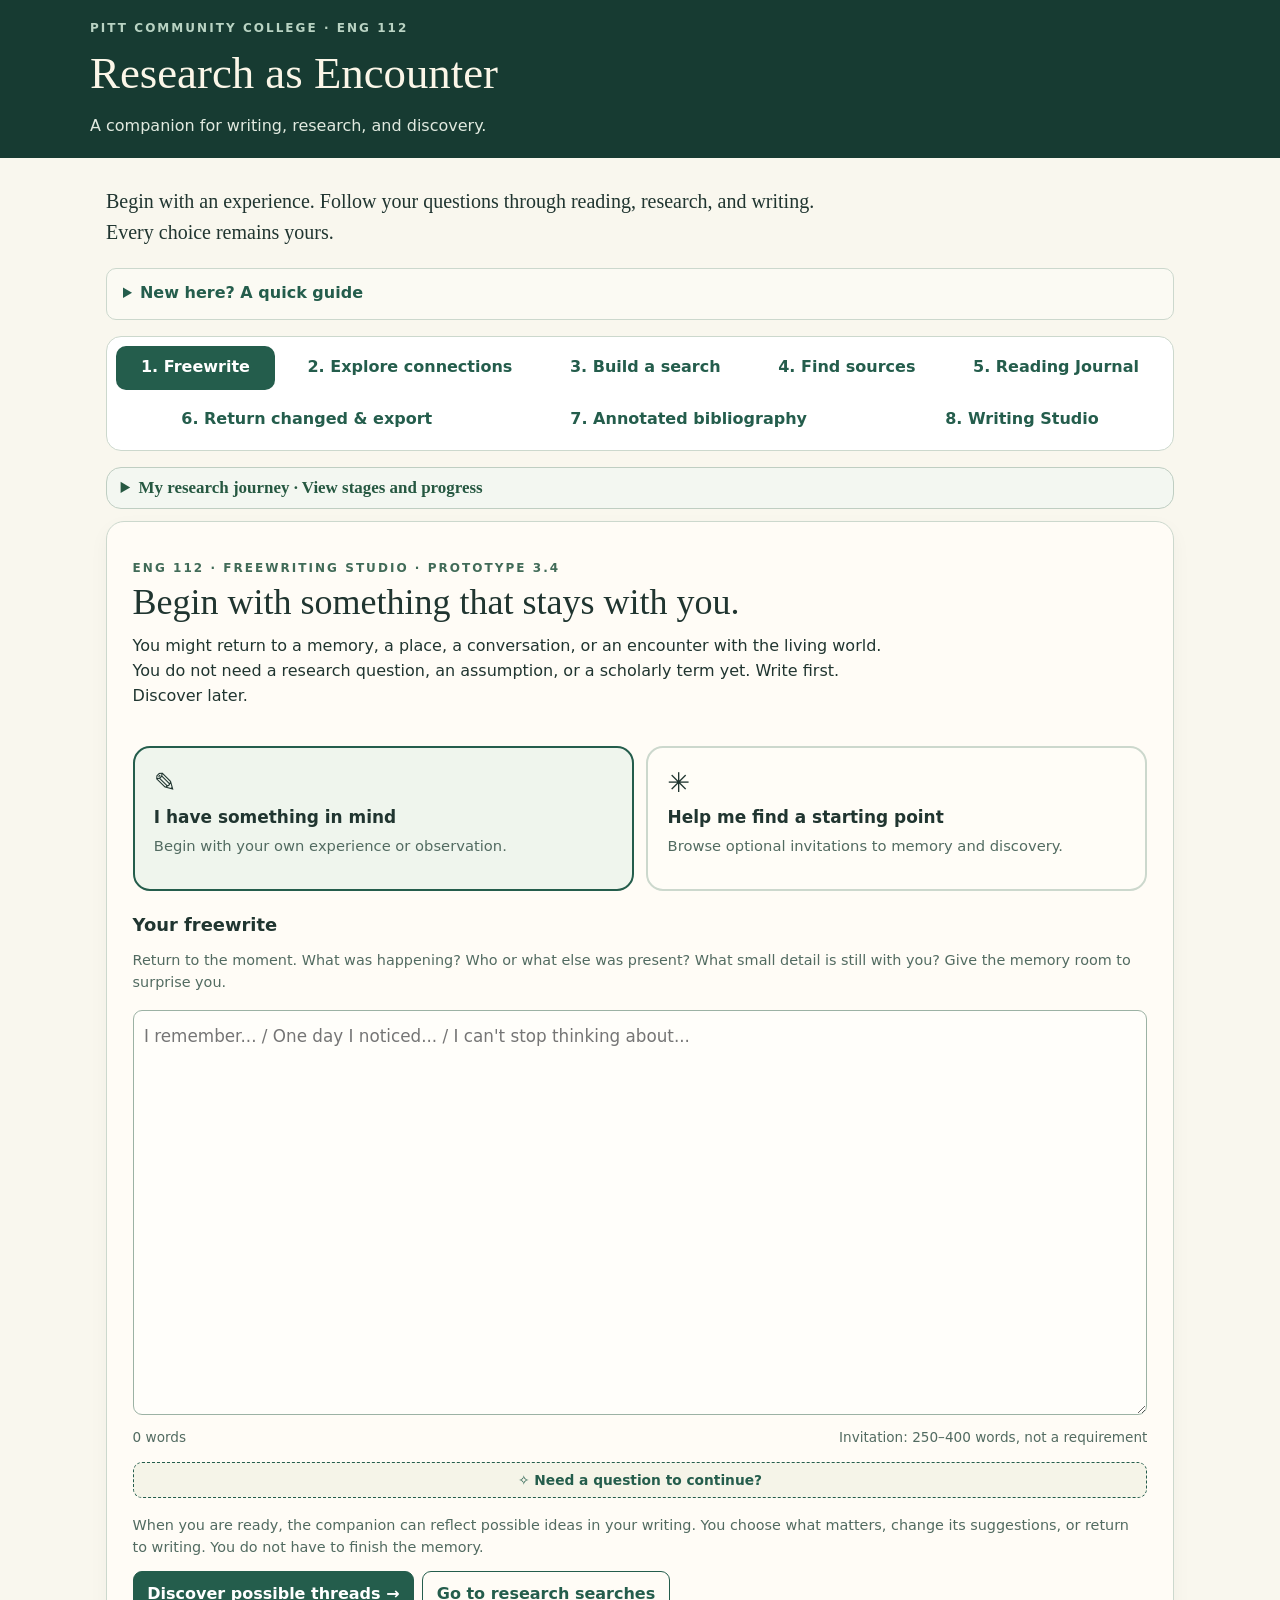
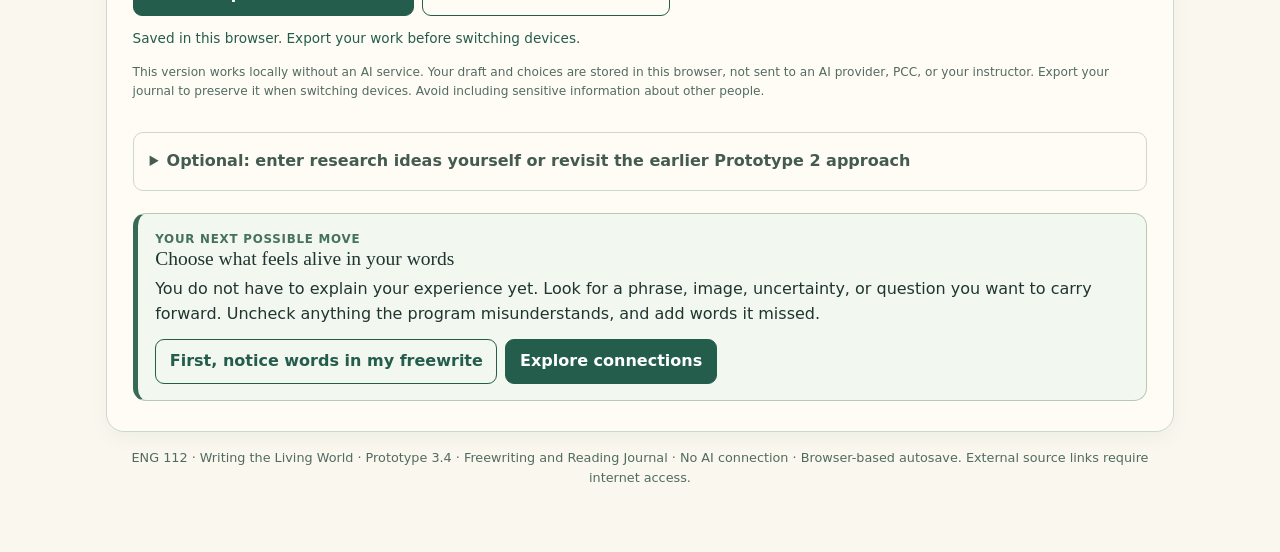
==== index.html @ 6494440d "Repair bold italic formatting, add visible rich-text essay editor, preserve paragraph export and sav" ====
<!doctype html>
<html lang="en"><head><meta charset="utf-8"><meta name="viewport" content="width=device-width, initial-scale=1"><meta name="theme-color" content="#193a34"><title>Research as Encounter | ENG 112</title>
<style>
:root{--ink:#203530;--muted:#526b61;--green:#245d4c;--leaf:#dbeadd;--paper:#f9f7ee;--cream:#fffcf6;--line:#ccd8cd;--gold:#bd8e42;--faint:#eef3eb}*{box-sizing:border-box}body{margin:0;background:var(--paper);color:var(--ink);font:16px/1.55 system-ui,-apple-system,BlinkMacSystemFont,"Segoe UI",sans-serif}button,input,textarea,select{font:inherit}button{cursor:pointer}a{color:#145f54}a:focus-visible,button:focus-visible,input:focus-visible,textarea:focus-visible,select:focus-visible{outline:3px solid #bd8e42;outline-offset:3px}.top{background:#173b32;color:#fbf6e8;padding:1.2rem max(1rem,calc((100vw - 1100px)/2))}.eyebrow{font-size:.75rem;letter-spacing:.17em;text-transform:uppercase;color:#b9d3c3;font-weight:700}.top h1{font-family:Georgia,serif;font-size:clamp(1.8rem,4vw,2.8rem);font-weight:500;margin:.1rem 0}.top p{margin:.3rem 0 0;max-width:780px;color:#e1eae0}.shell{max-width:1100px;margin:auto;padding:1.3rem 1rem 4rem}.intro{font-family:Georgia,serif;font-size:1.25rem;max-width:760px;margin:.5rem 0 1.2rem}.nav{display:flex;flex-wrap:wrap;gap:.45rem;padding:.55rem;border:1px solid var(--line);border-radius:15px;background:white;margin-bottom:1rem}.nav button{padding:.6rem .85rem;border:0;border-radius:10px;background:transparent;color:var(--green);font-weight:700}.nav button[aria-selected="true"]{background:var(--green);color:white}.panel{background:var(--cream);border:1px solid var(--line);border-radius:18px;padding:clamp(1rem,2.8vw,1.6rem);box-shadow:0 7px 20px #1e3d2c0a;margin-bottom:1rem}h2{font-family:Georgia,serif;font-size:1.5rem;font-weight:500;margin:0 0 .5rem}h3{font-size:1.03rem;margin:1.2rem 0 .25rem}p{margin:.4rem 0 .8rem}.hint,.small{color:var(--muted);font-size:.9rem}.tiny{font-size:.76rem;color:var(--muted)}.grid{display:grid;grid-template-columns:repeat(3,minmax(0,1fr));gap:.75rem}.two{display:grid;grid-template-columns:repeat(2,minmax(0,1fr));gap:.8rem}.field{display:flex;flex-direction:column;gap:.25rem}.field label{font-weight:700;font-size:.88rem}.field input,.field textarea,.field select,textarea.query{border:1px solid #9cb2a4;border-radius:9px;background:white;width:100%;padding:.65rem;color:var(--ink);min-width:0}.field textarea{min-height:80px;resize:vertical}.actions{display:flex;gap:.5rem;flex-wrap:wrap;margin-top:.8rem}.primary,.secondary,.chip,.textbutton{border-radius:9px;padding:.57rem .85rem;border:1px solid var(--green);background:var(--green);color:white;font-weight:650}.secondary{color:var(--green);background:transparent}.chip{border-color:#b7c9b9;background:#edf4e9;color:#225847;font-weight:500;padding:.4rem .65rem;text-align:left}.chip:hover,.secondary:hover{background:#dceadf}.textbutton{border:none;background:transparent;color:var(--green);text-decoration:underline;padding:.2rem}.stack{display:grid;gap:.7rem;margin-top:.8rem}.result{padding:.8rem 1rem;background:white;border:1px solid #d3ddd4;border-radius:12px}.result strong{display:block}.result .actions{margin-top:.5rem}.sug{background:var(--faint);padding:1rem;border-radius:13px;border-left:4px solid var(--gold)}.topic{font-size:.77rem;font-weight:800;text-transform:uppercase;color:#4b745c;letter-spacing:.07em}.info{background:#eef4f4;padding:.85rem 1rem;border-radius:10px}.notice{background:#fff5d8;padding:.85rem 1rem;border-radius:10px;color:#5c492a}.nav-bottom{display:flex;gap:.8rem;flex-wrap:wrap;margin-top:1rem}.saved{display:inline-flex;align-items:center;background:#dfeddd;color:#235437;padding:.2rem .5rem;border-radius:7px;font-size:.76rem}.source{border:1px solid var(--line);border-radius:12px;padding:.9rem;background:white}.source .badge{font-size:.7rem;color:#225747;background:#e4eee4;padding:.14rem .4rem;border-radius:6px;font-weight:700}.source h3{margin:.3rem 0 0;font-size:1rem}.source .meta{color:var(--muted);font-size:.83rem}.source p{font-size:.88rem}.controls{display:flex;gap:.5rem;flex-wrap:wrap;align-items:center}.controls select{padding:.45rem;border:1px solid var(--line);border-radius:8px}.querycard{padding:.8rem;background:#f3f5ee;border-radius:12px;margin:.6rem 0}.querycard textarea{min-height:64px;resize:vertical}details{border:1px solid var(--line);padding:.6rem .8rem;border-radius:10px;margin-top:.6rem}summary{cursor:pointer;font-weight:700}.footer{text-align:center;font-size:.8rem;color:var(--muted);margin-top:1rem}.hidden{display:none!important}.status{min-height:1.4rem;color:var(--green);font-size:.85rem;margin-top:.3rem}.librarylink{display:inline-block;margin:.4rem 0 0}.mode-chooser{display:flex;gap:1rem;flex-wrap:wrap;margin:1rem 0}.mode-chooser button{flex:1;min-width:200px;min-height:85px;text-align:left}.mode-chooser button small{display:block;font-weight:400;margin-top:.2rem}@media(max-width:680px){.grid,.two{grid-template-columns:1fr}.nav{display:grid;grid-template-columns:repeat(2,minmax(0,1fr))}.nav button{font-size:.84rem}.top{padding:1rem}.panel{border-radius:13px}.shell{padding:.8rem .7rem 2rem}}@media print{.top{background:white;color:black;padding:0}.top p,.eyebrow{color:#444}.nav,.actions,.mode-chooser,.no-print,button{display:none!important}.panel{border:0;box-shadow:none;break-inside:avoid}.hidden{display:block!important}body{background:white}}

/* Prototype 3.4 Freewriting Studio: visible pause and student-owned language */
.studio-head{padding:.7rem 0 1.1rem}.studio-head h2{font-family:Georgia,serif;font-size:clamp(1.65rem,4vw,2.25rem);line-height:1.22;font-weight:500;margin:.2rem 0 .6rem}.studio-head p{max-width:760px;margin:.2rem 0}.studio-eyebrow{color:#416b58}.studio-choice{display:grid;grid-template-columns:repeat(2,minmax(0,1fr));gap:.8rem;margin:1rem 0 1.25rem}.choice-card{display:flex;flex-direction:column;text-align:left;gap:.3rem;background:#fffdf7;border:2px solid #ccd8cd;border-radius:17px;padding:1.2rem;color:#203530;min-height:145px}.choice-card strong{font-size:1.06rem}.choice-card span:last-child{font-size:.92rem;color:#526b61}.choice-card[aria-pressed="true"]{border-color:#245d4c;background:#eff5ed}.choice-card:hover{border-color:#245d4c}.choice-icon{font-size:1.7rem;line-height:1.2}.studio-write{margin-top:1rem}.studio-write label{font-size:1.12rem;font-weight:700}.studio-write textarea{min-height:260px;line-height:1.75;font-size:1.05rem;background:#fffefa;resize:vertical}.studio-meter{display:flex;justify-content:space-between;gap:1rem;flex-wrap:wrap;font-size:.85rem;color:var(--muted);margin-top:.5rem}.starter-area,.chosen-invitation,.pause-invitation,.nudge-question,.thread-clearing{border:1px solid #b8cec0;background:#f0f5eb;border-radius:15px;padding:1rem;margin:1rem 0}.starter-area{background:#f8f6eb}.starter-heading{display:flex;justify-content:space-between;gap:1rem;flex-wrap:wrap}.starter-note{font-family:Georgia,serif;font-size:1.16rem;margin:.8rem 0;line-height:1.55}.starter-note small{display:block;font-family:system-ui,sans-serif;font-size:.83rem;color:var(--muted);margin-bottom:.35rem}.chosen-invitation{background:#fcf6e8}.chosen-invitation p,.nudge-question p,.pause-invitation p{margin:.35rem 0}.text-button{background:none;border:0;text-decoration:underline;color:var(--green);padding:0;cursor:pointer}.toggle-row{display:inline-flex;align-items:center;gap:.35rem;font-size:.88rem}.thread-clearing{background:#fffefa;border-color:var(--line);margin:2rem 0}.thread-clearing h3{font-family:Georgia,serif;font-weight:500;font-size:1.5rem;margin:.3rem 0}.thread-results{display:grid;grid-template-columns:repeat(2,minmax(0,1fr));gap:.7rem}.thread-option{border:1px solid var(--line);border-radius:12px;padding:.8rem;background:#f8faf6;display:flex;gap:.65rem;align-items:flex-start;cursor:pointer}.thread-option:has(input:checked){border-color:#245d4c;background:#e9f2e8}.thread-option input{margin-top:.35rem;flex-shrink:0}.thread-option strong{display:block}.thread-option small{color:var(--muted);display:block;margin-top:.25rem}.legacy-bridge{margin-top:2rem;padding:1rem;border-top:1px solid var(--line);color:#435b50}.legacy-bridge summary{cursor:pointer}.studio-bottom{margin-top:1rem}.studio-bottom .actions{margin:.7rem 0}.hidden{display:none!important}@media(max-width:600px){.studio-choice,.thread-results{grid-template-columns:1fr}.choice-card{min-height:0}.studio-write textarea{min-height:230px}}

.ws-format-actions{display:flex;gap:.5rem;flex-wrap:wrap;margin:.5rem 0}.ws-essay-preview{background:#fffefa;border:1px solid #b9cbbf;border-radius:9px;padding:1.2rem;font:1rem/2 Georgia,serif;white-space:pre-wrap}.ws-essay-preview p{margin:0;text-indent:.5in}.ws-essay-preview[hidden]{display:none}

/* A true WYSIWYG drafting surface; hidden textarea remains the stable autosave/export store. */
.ws-rich-editor{min-height:360px;max-height:70vh;overflow-y:auto;padding:1rem 1.15rem;background:#fffefa;border:1px solid #9cb2a4;border-radius:9px;font:1rem/2 "Times New Roman",Georgia,serif;white-space:pre-wrap;overflow-wrap:anywhere;outline-offset:2px}
.ws-rich-editor:focus-visible{outline:3px solid #bd8e42}
.ws-rich-editor p,.ws-rich-editor div{margin:0;text-indent:.5in;min-height:1.5em}
.ws-rich-editor:empty:before{content:attr(data-placeholder);color:#6a7c72;font-family:system-ui,sans-serif;font-size:.95rem}
@media(max-width:700px){.ws-rich-editor{min-height:380px;max-height:65vh}}

/* v3.2: distinguish a visible invitation from a demand for attention */
.studio-ask{margin-top:.65rem;font-size:.86rem;padding:.38rem .65rem;border-style:dashed;background:#f5f4e8}
.pause-invitation,.nudge-question{position:fixed;right:clamp(.7rem,2vw,2rem);bottom:calc(.75rem + env(safe-area-inset-bottom));z-index:60;max-height:min(78dvh,580px);overflow:auto;width:min(420px,calc(100vw - 1.4rem));border:2px solid #ba9147;border-left:7px solid #ba9147;box-shadow:0 12px 38px #122b2480;background:#fffaf0;margin:0;padding:1.1rem 1.2rem;animation:invitation-in .3s ease-out}
.pause-invitation strong,.nudge-question strong{font-family:Georgia,serif;font-size:1.2rem;font-weight:600}
.pause-invitation p,.nudge-question p{margin:.25rem 0 .6rem}.pause-invitation .toggle-row{margin-top:.55rem}
.pause-eyebrow{color:#654c27;font-size:.73rem;font-weight:800;letter-spacing:.07em;text-transform:uppercase;margin-bottom:.4rem}
@keyframes invitation-in{from{opacity:0;transform:translateY(15px)}to{opacity:1;transform:translateY(0)}}
.language-clearing{background:#f2f7f0;border:1px solid #b5ccbb;border-radius:12px;padding:1rem;margin:1.3rem 0}
.language-clearing h4,.thread-clearing h4{margin:0 0 .25rem;font-size:1rem}
.phrase-results{display:flex;gap:.5rem;flex-wrap:wrap;margin:.8rem 0}
.phrase-option{display:inline-flex;align-items:center;gap:.4rem;border:1px solid #acbfae;border-radius:99px;background:#fffefa;color:#254a3e;padding:.45rem .75rem;font-size:.87rem;line-height:1.35;cursor:pointer;max-width:100%;overflow-wrap:anywhere}
.phrase-option:has(input:checked){background:#e0eee0;border-color:#40745b;font-weight:650}
.phrase-option input{accent-color:#245d4c;flex-shrink:0}
.highlight-details{margin-top:1rem;background:#fffdf8}
.highlighted-preview{white-space:pre-wrap;overflow-wrap:anywhere;max-height:240px;overflow:auto;line-height:1.8;font-size:.92rem;padding:.9rem .2rem .3rem}
.highlighted-preview mark{background:#ffdf93;color:#21342c;border-radius:.2em;padding:0 .1em;box-decoration-break:clone}
@media (max-width:600px){.pause-invitation,.nudge-question{left:.55rem;right:.55rem;width:auto;bottom:calc(.55rem + env(safe-area-inset-bottom));padding:.9rem}.phrase-results{gap:.4rem}.phrase-option{font-size:.82rem}}
@media (prefers-reduced-motion:reduce){.pause-invitation,.nudge-question{animation:none}}
@media print{.pause-invitation,.nudge-question,.studio-ask{display:none!important}}

/* 3.2 Reading Journal and connected discovery */
.source-new{margin:1rem 0;padding:.85rem 1rem;border:1px solid var(--line);border-radius:12px;background:#fffef9}.source-new summary{cursor:pointer;font-weight:650;color:var(--green)}
.shelf-item{display:flex;gap:.7rem;justify-content:space-between;align-items:center;flex-wrap:wrap;background:#f4f7f0;border:1px solid var(--line);padding:.65rem .9rem;border-radius:10px}
.shelf-item button{flex-shrink:0}.source-meta{font-size:.82rem;color:var(--muted)}
.evidence-card{border:1px solid var(--line);padding:1rem;border-radius:14px;background:#fffef9;overflow-wrap:anywhere}
.evidence-card blockquote{margin:.55rem 0;padding:.5rem .8rem;border-left:3px solid var(--gold);font-family:Georgia,serif;background:#f9f7ef;white-space:pre-wrap}
.evidence-card p{margin:.4rem 0}.evidence-card .actions{margin-top:.65rem}
.evidence-caption{display:block;font-size:.83rem;color:var(--muted)}
.pathway-scroll{border:1px solid var(--line);border-radius:14px;overflow-x:auto;background:#fffdf8;padding:.8rem}
.pathway-svg{display:block;width:100%;min-width:920px;height:auto}
.pathway-svg .node{cursor:pointer}.pathway-svg .node:focus-visible rect{stroke:#b18a35;stroke-width:4}
.pathway-svg text{font-family:system-ui,-apple-system,sans-serif;pointer-events:none}
.pathway-empty{font-size:.95rem;padding:.7rem;color:var(--muted)}
@media(max-width:600px){.shelf-item{display:block}.shelf-item button{margin-top:.6rem}.evidence-card{padding:.85rem}}
</style>
<style>
/* Research as Encounter 3.3: guidance without compulsory steps */
.journey-overview{background:#f3f7f1;border:1px solid #bfcec2;border-radius:15px;padding:1rem;margin:0 0 1.25rem}
.journey-overview h2{font:500 1.25rem Georgia,serif;margin:0 0 .3rem}
.journey-intro{color:var(--muted);font-size:.91rem;margin:.25rem 0 .7rem}
.journey-steps{display:grid;grid-template-columns:repeat(6,minmax(0,1fr));gap:.45rem}
.journey-step{background:#fffefa;color:#244b3d;border:1px solid #b9cabc;border-radius:10px;padding:.65rem .3rem;display:flex;flex-direction:column;gap:.3rem;align-items:center;text-align:center;line-height:1.24;font-size:.78rem}
.journey-step[aria-current="step"]{border:2px solid #3d765d;background:#e5f2e7;font-weight:700}
.journey-step .step-status{color:#53695d;font-size:.7rem;font-weight:400}
.journey-footer{display:flex;justify-content:space-between;flex-wrap:wrap;align-items:center;gap:.5rem;margin-top:.8rem;font-size:.84rem}
.journey-footer button{padding:.42rem .7rem}
.transition-guide{margin:1.35rem 0 .3rem;padding:1rem 1.1rem;border:1px solid #b6c9b9;border-left:5px solid #376b55;border-radius:13px;background:#f2f7f0}
.transition-guide h3{font:500 1.22rem Georgia,serif;margin:0 0 .45rem}
.transition-guide p{margin:.32rem 0 .7rem}
.transition-guide .actions{margin:.75rem 0 0}
.transition-step{color:#46715d;font-size:.74rem;letter-spacing:.065em;text-transform:uppercase;font-weight:750}
.lens-garden{margin:1.1rem 0;padding:1rem;border:1px solid #d0d8ca;background:#fffef9;border-radius:14px}
.lens-garden h3{margin:.2rem 0 .5rem;font:500 1.35rem Georgia,serif}
.lens-grid{display:grid;grid-template-columns:repeat(2,minmax(0,1fr));gap:.65rem;margin:.8rem 0}
.lens-choice{display:block;cursor:pointer;border:1px solid #cbd7cc;border-radius:11px;padding:.75rem;background:#fefdf7}
.lens-choice:has(input:checked){border-color:#447e62;background:#eaf4e8}
.lens-choice input{accent-color:#245d4c;margin-right:.35rem}
.lens-choice strong{font-size:.9rem}
.lens-choice p{color:var(--muted);font-size:.81rem;margin:.4rem 0 0}
.lens-recommended{display:block;font-size:.72rem;color:#30664c;font-weight:700;margin-bottom:.15rem}
.lens-summary{font-size:.87rem;color:#30533e;margin:.55rem 0}
.source-progress{display:inline-block;font-size:.75rem;color:#27523f;background:#e1eee1;border:1px solid #b7cbb7;border-radius:99px;padding:.19rem .55rem;margin-top:.35rem}
.source-progress.pending{background:#fbf1db;border-color:#dbcba2;color:#675022}
.source-progress.connected{background:#e9e5f2;border-color:#c4b5d1;color:#51396b}
.synthesis-studio{border:1px solid #c4d4c6;border-radius:15px;background:#fffefa;padding:1rem;margin:1.25rem 0}
.synthesis-studio h3{font:500 1.35rem Georgia,serif;margin:0 0 .4rem}
.synthesis-columns{display:grid;grid-template-columns:repeat(2,minmax(0,1fr));gap:.8rem;margin:.8rem 0}
.synthesis-column{padding:.8rem;background:#f4f7f0;border-radius:10px;max-height:290px;overflow:auto}
.synthesis-column h4{margin:0 0 .5rem;color:#275743}
.synthesis-column .original{white-space:pre-wrap;overflow-wrap:anywhere;font-size:.9rem}
.synthesis-evidence{border-bottom:1px solid #cfdbd2;padding:.5rem 0;font-size:.88rem;overflow-wrap:anywhere}
.synthesis-evidence:last-child{border:0}
.synthesis-evidence q{display:block;font-family:Georgia,serif;margin:.3rem 0}
.synthesis-invitation{background:#f9f5e9;padding:.7rem .85rem;border-radius:10px;font-size:.91rem}
.synthesis-invitation p{margin:.2rem 0}
.journey-alert{background:#fcf5e4;border:1px solid #dac899;border-radius:9px;padding:.65rem .85rem;font-size:.88rem;margin:.65rem 0}
@media(max-width:700px){.journey-steps{grid-template-columns:repeat(3,minmax(0,1fr))}.lens-grid,.synthesis-columns{grid-template-columns:1fr}.journey-step{font-size:.73rem}}
@media print{.journey-overview,.transition-guide .actions{display:none!important}.synthesis-column{max-height:none}}

.journey-overview summary{cursor:pointer;color:#265841;font:600 1.06rem Georgia,serif;list-style-position:inside}
.journey-overview:not([open]){padding:.62rem .85rem;margin-bottom:.8rem}
.journey-overview[open] summary{margin-bottom:.5rem}
/* Small-screen focus: keep the actual writing invitation close to the first viewport. */
@media(max-width:600px){
 .top{padding:.85rem 1rem}
 .top h1{font-size:1.72rem}
 .top p{font-size:.87rem;line-height:1.42}
 .shell{padding-top:.75rem}
 .intro{font-size:1.08rem;line-height:1.42;margin:0 0 .65rem}
 .nav{padding:.34rem;gap:.3rem;margin-bottom:.55rem}
 .nav button{padding:.48rem .48rem;font-size:.84rem;line-height:1.24}
 .journey-overview:not([open]){padding:.48rem .65rem;margin-bottom:.6rem}
 .studio-head{padding:.3rem 0 .65rem}
 .studio-head h2{font-size:1.56rem}
 .studio-head p{font-size:.93rem;line-height:1.42}
}

<style>
/* Version 3.4: writing spaces and mobile-first document-building guidance */
.writing-space{max-width:100%;overflow-wrap:anywhere}.writing-head{margin:0 0 1rem}.writing-head h2{font-family:Georgia,serif;font-size:clamp(1.65rem,3vw,2.15rem);margin:.3rem 0 .4rem}.writing-head p{margin:.2rem 0 .6rem;color:var(--muted)}
.ws-banner{border:1px solid #bed2bd;border-radius:13px;background:#f0f6ee;padding:1rem;margin:.75rem 0 1rem;color:#25483c}.ws-small{display:block;font-size:.89rem;color:#51685e;margin-top:.4rem}
.ws-toolbar{display:flex;align-items:center;justify-content:space-between;gap:.8rem;flex-wrap:wrap;border:1px solid var(--line);background:#fffdf6;padding:.75rem;border-radius:12px;margin:1rem 0}.ws-toolbar-actions{display:flex;gap:.5rem;flex-wrap:wrap}.ws-save-indicator{font-size:.87rem;color:#375e49}.ws-save-indicator.ws-error{color:#aa3434;font-weight:700}
.ws-tips{border:1px solid var(--line);background:#fbfaf3;padding:.8rem 1rem;border-radius:10px;margin-bottom:1rem}.ws-tips summary{font-weight:650;cursor:pointer;color:var(--green)}.ws-tips p{margin:.5rem 0}
.ws-card{background:#fffefa;border:1px solid #d6ded3;border-radius:14px;padding:clamp(.8rem,2.3vw,1.25rem);margin:1rem 0}.ws-card h3{font-size:1.23rem;margin:.25rem 0 .35rem;font-family:Georgia,serif}.ws-card-top{display:flex;justify-content:space-between;gap:.6rem;flex-wrap:wrap}.ws-kicker{font-size:.75rem;letter-spacing:.06em;text-transform:uppercase;font-weight:750;color:#3d6956}.ws-muted{font-size:.89rem;line-height:1.5;color:#4f685c;margin:.4rem 0 .8rem}.ws-form-grid{display:grid;grid-template-columns:repeat(2,minmax(0,1fr));gap:.85rem}.ws-form-grid>div{min-width:0}.ws-form-note{align-self:end;color:var(--muted);font-size:.86rem}.ws-card label{display:block;font-weight:650;margin:.75rem 0 .25rem}.ws-card input:not([type="checkbox"]):not([type="file"]),.ws-card select,.ws-card textarea{width:100%;max-width:100%;border:1px solid #b9cbbf;border-radius:9px;background:white;color:var(--ink);padding:.65rem .7rem}.ws-card textarea{resize:vertical;line-height:1.62}.ws-card :is(input,select,textarea):focus{outline:2px solid #62937a;outline-offset:1px}.ws-card textarea#ws-essay-body{min-height:330px;font:1rem/1.75 Georgia,serif}.ws-wordline{display:flex;justify-content:space-between;gap:.5rem;flex-wrap:wrap;color:#536c5e;font-size:.82rem;margin:.25rem 0 .75rem}.ws-count-line strong{font-size:1rem;color:#204d3d}.ws-count-line .ws-ready{color:#1d7547}.ws-inline-actions{display:flex;gap:.55rem;flex-wrap:wrap;align-items:center;margin:.8rem 0}.ws-inline-actions button{padding:.55rem .8rem}.ws-inline-actions select{max-width:240px}.ws-lens-callout{border-left:4px solid #8baf94;background:#eff5ed;padding:1rem;border-radius:0 12px 12px 0;margin-top:1rem}.ws-lens-callout p{font-size:.9rem;margin:.35rem 0}.ws-prompt{font:1rem/1.6 Georgia,serif;margin-top:.7rem;background:#fffefa;border:1px solid #c5d7c4;border-radius:8px;padding:.85rem}.ws-annotation-cards{display:grid;gap:1rem}.ws-source-card{border:1px solid #cddacf;padding:1rem;border-radius:12px;background:#fbfcf9}.ws-source-card h4{margin:0 0 .35rem;font:1.15rem Georgia,serif}.ws-source-card .ws-form-grid{margin-top:.35rem}.ws-source-card p{margin:.45rem 0}.ws-roles{display:flex;align-items:center;gap:.6rem;flex-wrap:wrap}.ws-roles label{margin:0}.ws-roles select{width:auto;max-width:100%;flex:1}.ws-source-progress{font-size:.86rem;color:#3d6956;margin:.45rem 0 1rem}.ws-review-list{display:grid;gap:.55rem;margin-top:.9rem}.ws-review-item{background:#f0f6ee;padding:.8rem .9rem;border-radius:10px;border-left:3px solid #74a28b;font-size:.92rem}.ws-review-item.ws-attention{background:#fff8e9;border-left-color:#bc985b}.ws-review-item strong{display:block;margin-bottom:.15rem}.ws-visual-card{border:1px solid #d3dccd;border-radius:10px;padding:.85rem;margin:1rem 0;background:#fcfcf7}.ws-visual-card h4{font:1.13rem Georgia,serif;margin:.1rem 0 .55rem}.ws-image-preview{max-width:min(300px,100%);max-height:190px;object-fit:contain;display:block;margin:.7rem auto;border:1px solid #ccd5ca;border-radius:8px}.ws-image-status{font-size:.83rem;color:#4d655b;margin-top:.5rem}.ws-file-help{font-size:.83rem;color:var(--muted);margin:.4rem 0}.ws-link{border:0;background:none;color:var(--green);text-decoration:underline;padding:0;font-weight:600}.ws-link:focus-visible{outline:2px solid #397557}.ws-annotation-count{font-size:.83rem;color:#596d5c}.ws-card p code{padding:.1rem .25rem;background:#f1f2eb;border-radius:4px}.sr-only{position:absolute!important;width:1px!important;height:1px!important;overflow:hidden!important;clip:rect(0,0,0,0)!important;white-space:nowrap!important}
.nav{display:flex;flex-wrap:wrap}.nav button{flex:1 1 auto}.journey-steps{grid-template-columns:repeat(4,minmax(0,1fr))}
@media(max-width:700px){.ws-form-grid{grid-template-columns:1fr}.ws-toolbar{display:block}.ws-toolbar-actions{margin-top:.6rem}.ws-toolbar-actions button{flex:1 1 45%}.ws-card{margin:.65rem 0;padding:.8rem}.journey-steps{grid-template-columns:repeat(2,minmax(0,1fr))}.ws-card textarea#ws-essay-body{min-height:360px}}
@media print{.ws-toolbar,.ws-tips,.ws-inline-actions,.ws-lens-callout,.ws-review-card,.transition-guide{display:none!important}}

/* Small screens: one swipeable navigation row and two obvious writing shortcuts. */
.ws-mobile-jumps{display:none}
@media(max-width:700px){
 .top p{font-size:.88rem}
 .intro{font-size:1.04rem;line-height:1.42}
 .nav{display:flex;flex-wrap:nowrap;overflow-x:auto;overscroll-behavior-x:contain;scroll-snap-type:x proximity;-webkit-overflow-scrolling:touch;gap:.35rem;padding:.4rem;margin-bottom:.45rem}
 .nav button{flex:0 0 auto;white-space:nowrap;min-width:max-content;padding:.5rem .7rem;scroll-snap-align:start}
 .ws-mobile-jumps{display:flex;gap:.45rem;align-items:center;flex-wrap:wrap;margin:.15rem 0 .55rem}
 .ws-mobile-jumps .ws-jump-label{color:var(--muted);font-size:.78rem;width:100%}
 .ws-mobile-jumps button{flex:1 1 auto;font-size:.79rem;padding:.42rem .5rem}
 .ws-intro-more{margin-bottom:.55rem}
}

</style>
</style></head><body>
<header class="top"><div class="eyebrow">Pitt Community College · ENG 112</div><h1>Research as Encounter</h1><p>A companion for writing, research, and discovery.</p></header>
<main class="shell">
<p class="intro">Begin with an experience. Follow your questions through reading, research, and writing. Every choice remains yours.</p>
<details class="ws-tips ws-intro-more"><summary>New here? A quick guide</summary><p>Start in Freewrite or go directly to the stage you need. The Reading Journal holds passages and your responses; the Annotated Bibliography and Writing Studio help shape them into editable Word documents. Nothing is submitted automatically. Your work saves in this browser, so <strong>download project backups regularly</strong>, especially before changing devices.</p></details>
<div class="nav" role="tablist" aria-label="Research companion sections">
<button id="tab-begin" role="tab" aria-controls="page-begin" aria-selected="true" data-tab="begin">1. Freewrite</button><button id="tab-explore" role="tab" aria-controls="page-explore" aria-selected="false" data-tab="explore">2. Explore connections</button><button id="tab-search" role="tab" aria-controls="page-search" aria-selected="false" data-tab="search">3. Build a search</button><button id="tab-read" role="tab" aria-controls="page-read" aria-selected="false" data-tab="read">4. Find sources</button><button id="tab-journal" role="tab" aria-controls="page-journal" aria-selected="false" data-tab="journal">5. Reading Journal</button><button id="tab-return" role="tab" aria-controls="page-return" aria-selected="false" data-tab="return">6. Return changed &amp; export</button><button id="tab-biblio" role="tab" aria-controls="page-biblio" aria-selected="false" data-tab="biblio">7. Annotated bibliography</button><button id="tab-writing" role="tab" aria-controls="page-writing" aria-selected="false" data-tab="writing">8. Writing Studio</button>
</div>
<div class="ws-mobile-jumps no-print"><span class="ws-jump-label">Jump ahead when you are ready:</span><button type="button" class="secondary" data-go="biblio">Annotated bibliography</button><button type="button" class="secondary" data-go="writing">Final essay</button></div>
<section class="panel" id="page-begin" role="tabpanel" aria-labelledby="tab-begin">
<div class="studio-head"><div class="eyebrow studio-eyebrow">ENG 112 · Freewriting Studio · Prototype 3.4</div><h2>Begin with something that stays with you.</h2><p>You might return to a memory, a place, a conversation, or an encounter with the living world. You do not need a research question, an assumption, or a scholarly term yet. Write first. Discover later.</p></div>
<div class="studio-choice" role="group" aria-label="Choose how to begin writing"><button type="button" id="start-own" class="choice-card" aria-pressed="true"><span class="choice-icon" aria-hidden="true">✎</span><strong>I have something in mind</strong><span>Begin with your own experience or observation.</span></button><button type="button" id="start-help" class="choice-card" aria-pressed="false"><span class="choice-icon" aria-hidden="true">✳</span><strong>Help me find a starting point</strong><span>Browse optional invitations to memory and discovery.</span></button></div>
<div id="starter-area" class="starter-area hidden"><div class="starter-heading"><strong>Choose an invitation, or keep looking.</strong><span class="hint">No obligation to follow any of these.</span></div><div class="starter-note" id="starter-card" aria-live="polite"></div><div class="actions"><button type="button" class="secondary" id="starter-next">Another invitation ↻</button><button type="button" class="secondary" id="starter-use">Keep this nearby as I write</button><button type="button" class="secondary" id="starter-close">I'll follow my own idea</button></div></div>
<div class="field studio-write"><label for="encounter">Your freewrite</label><p class="hint">Return to the moment. What was happening? Who or what else was present? What small detail is still with you? Give the memory room to surprise you.</p><textarea id="encounter" rows="13" placeholder="I remember... / One day I noticed... / I can't stop thinking about..." aria-describedby="studio-meter studio-privacy"></textarea><div class="studio-meter" id="studio-meter" aria-live="polite"><span id="word-counter">0 words</span><span id="writing-goal">Invitation: 250–400 words, not a requirement</span></div><button type="button" id="ask-question-now" class="secondary studio-ask">✧ Need a question to continue?</button></div>
<div id="chosen-invitation" class="chosen-invitation hidden"><strong>Optional writing invitation</strong><p id="chosen-invitation-text"></p><button type="button" id="clear-invitation" class="text-button">Dismiss this invitation</button></div>
<aside id="pause-invitation" class="pause-invitation hidden" role="note" aria-live="polite"><div><div class="pause-eyebrow">✧ A quiet writing invitation</div><strong>Want a question to keep going?</strong><p>You can keep thinking. Nothing is sent anywhere unless you choose.</p></div><div class="actions"><button type="button" id="offer-nudge" class="primary">Give me a question</button><button type="button" id="snooze-nudge" class="secondary">Not now</button></div><label class="toggle-row"><input type="checkbox" id="disable-nudges"> Turn off pause invitations</label></aside>
<aside id="nudge-question" class="nudge-question hidden" role="note" aria-live="polite"><div class="pause-eyebrow">✧ One way to go deeper</div><strong>One possible next question</strong><p id="nudge-copy"></p><div class="actions"><button type="button" id="different-nudge" class="secondary">Another question</button><button type="button" id="dismiss-nudge" class="primary">Return to writing</button></div></aside>
<div class="studio-bottom"><p class="hint">When you are ready, the companion can reflect possible ideas in your writing. You choose what matters, change its suggestions, or return to writing. You do not have to finish the memory.</p><div class="actions"><button class="primary" id="discover-threads">Discover possible threads →</button><button class="secondary" id="go-search">Go to research searches</button></div><p class="status" id="save-status" aria-live="polite"></p><p class="tiny" id="studio-privacy">This version works locally without an AI service. Your draft and choices are stored in this browser, not sent to an AI provider, PCC, or your instructor. Export your journal to preserve it when switching devices. Avoid including sensitive information about other people.</p></div>
<div id="thread-clearing" class="thread-clearing hidden"><div class="clearing-top"><div><span class="eyebrow studio-eyebrow">Discovery Clearing · First look</span><h3>What might your words be reaching toward?</h3><p>These are <em>possible</em> connections from a small, instructor-curated vocabulary. They are not an AI reading of your experience. Keep, reject, or name your own. Your freewrite is still yours.</p></div></div><div id="language-clearing" class="language-clearing"><h4>Words and images worth noticing</h4><p class="hint">These are phrases the program noticed in your own writing, not an interpretation of what they mean. Choose what matters, uncheck what doesn't, or add what we missed.</p><div id="phrase-results" class="phrase-results" role="group" aria-label="Choose significant phrases from your writing"></div><div class="field"><label for="custom-phrase">A word or phrase we missed</label><input id="custom-phrase" placeholder="A phrase, image, question, or word that matters to you"></div><div class="actions"><button type="button" id="add-custom-phrase" class="secondary">Add my words</button></div><details class="highlight-details" open><summary>See those words highlighted in my freewrite</summary><div id="highlighted-preview" class="highlighted-preview" aria-label="Reading copy with your selected phrases marked"></div><p class="tiny">This is a reading copy. The original writing above is unchanged.</p></details></div><h4>Possible research directions</h4><p class="hint">Now choose or rename the ideas you might want to follow. Your words can remain ordinary words; they don't need to sound academic.</p><div id="thread-results" class="thread-results" aria-live="polite"></div><div class="field"><label for="custom-thread">A thread we missed</label><input id="custom-thread" placeholder="Use your own words, such as 'being watched' or 'belonging'"></div><div class="actions"><button type="button" id="add-custom-thread" class="secondary">Add my idea</button><button type="button" id="follow-selected" class="primary">Follow my chosen ideas →</button><button type="button" id="return-freewrite" class="secondary">Return to my writing</button></div><p class="hint" id="thread-status" aria-live="polite"></p></div>
<details class="legacy-bridge"><summary>Optional: enter research ideas yourself or revisit the earlier Prototype 2 approach</summary><p class="hint">You can still name three concepts manually or write about an assumption. This is optional and never required before you freewrite.</p><div class="field"><label for="assumption">An assumption or uncertainty, if one emerges</label><textarea id="assumption" rows="2" placeholder="At first I thought... / Now I wonder..."></textarea></div><div class="grid"><div class="field"><label for="idea1">Idea 1</label><input id="idea1" placeholder="An idea in your own language"></div><div class="field"><label for="idea2">Idea 2</label><input id="idea2" placeholder="A second idea"></div><div class="field"><label for="idea3">Idea 3</label><input id="idea3" placeholder="A third idea"></div></div><div class="actions"><button class="secondary" id="go-explore">Explore these ideas →</button><button class="secondary" id="example">Load grandmother's garden example</button></div></details>
</section>
<section class="panel hidden" id="page-explore" role="tabpanel" aria-labelledby="tab-explore">
<h2>Explore connections</h2><p>These are <strong>possible directions</strong>, not claims proven by sources. Click <em>Follow this connection</em> to pursue a new thread. You can save anything that interests you.</p>
<div id="explore-summary" class="info"></div><div class="notice" style="margin-top:.6rem">These suggestions are inquiry prompts, not research findings. Check them against your own experience and scholarly evidence.</div><details><summary>How does this program find connections?</summary><p>It does not read entire books or search PCC library databases. The program uses an instructor-curated concept index, the book descriptions supplied by the instructor, and your current encounter, uncertainty, and idea words. It does not read the full books, use live AI, or search the PCC databases. A question is a proposal for investigation, not a factual finding. Book tags are suggested research vocabulary, not official catalog subject headings. A new inquiry resets the current concept trail without deleting your saved journal.</p></details><h3>Connected concepts</h3><p class="small">Each suggestion shows why it surfaced. Follow a connection to develop it without losing your original encounter.</p><div id="connection-list" class="stack" aria-live="polite"></div><h3>Questions shaped by your encounter</h3><p class="small">Three lenses: investigate the encounter, explore a possible connection, and reconsider an assumption. Each question includes a reason.</p><div id="question-list" class="stack"></div>
<div class="actions"><button class="secondary" data-tab="search">Turn ideas into searches →</button><button class="secondary" data-tab="read">Find relevant books →</button></div>
</section>
<section class="panel hidden" id="page-search" role="tabpanel" aria-labelledby="tab-search">
<h2>Build a research search</h2><p>Academic database searching is a conversation with uncertainty. Try a search, look at the results, and revise your vocabulary. The three original ideas are separate concepts joined with AND; use OR only for alternatives or synonyms.</p>
<div class="two"><div class="field"><label for="termA">Main concept</label><input id="termA"></div><div class="field"><label for="termB">Second concept</label><input id="termB"></div><div class="field"><label for="altA">Alternative for main concept (OR, a synonym)</label><input id="altA" placeholder="optional synonym"></div><div class="field"><label for="altB">Alternative for second concept (OR, a synonym)</label><input id="altB" placeholder="optional synonym"></div></div>
<div class="field" style="margin-top:.65rem"><label for="termC">Third concept (optional, connected with AND)</label><input id="termC" placeholder="A distinct idea, not a synonym"></div><div class="two"><div class="field"><label for="joinOp">Relationship between groups</label><select id="joinOp"><option>AND</option><option>OR</option><option>NOT</option></select></div><div class="field"><label for="exclude">Exclude this term (optional, use carefully)</label><input id="exclude" placeholder="optional"></div></div>
<div class="actions"><button class="primary" id="generate-search">Generate editable searches</button><button class="secondary" id="load-followed">Use my followed connection</button><button class="secondary" id="load-original">Use my original ideas</button></div>
<div id="search-list" aria-live="polite"></div><p class="hint"><a href="https://libguides.pittcc.edu/nature/eng112/writing" target="_blank" rel="noopener noreferrer">Open the ENG 112 PCC Library guide ↗</a> (internet and PCC login may be required).</p>
<details><summary>Search operators: AND, OR, NOT, quotes, parentheses</summary><p><strong>AND</strong> narrows by requiring both concepts. <strong>OR</strong> broadens by allowing alternatives. <strong>NOT</strong> excludes but can hide important results. Quotes search an exact phrase where the database supports it, and parentheses keep alternatives grouped. Database behavior varies.</p><p>Example: <code>("grandmothers" OR "intergenerational knowledge") AND gardening</code></p></details>
<details><summary>Too many or too few results?</summary><p><strong>Too many:</strong> add one specific concept using AND, or use a phrase in quotation marks. <strong>Too few:</strong> remove one concept, add synonyms with OR, or try broader terms. Check article abstracts for better vocabulary. The program does not query PCC databases or verify subject headings.</p></details>
</section>
<section class="panel hidden" id="page-read" role="tabpanel" aria-labelledby="tab-read">
<h2>Find sources: the Reading Grove</h2><p>Books, essays, films, and recorded conversations can all enter your inquiry. Read or watch the source itself, then bring one specific passage or moment to your Reading Journal. These are starting points, not evidence that a source agrees with you.</p><div class="info"><strong>Access matters:</strong> Course Reserve books are requested at the circulation desk, General Collection books are on the library shelves, and PCC e-books require library access. A recommendation is not a live availability check.</div>
<div class="info"><strong>Start with our primary course text:</strong> <em>Diary of a Young Naturalist</em> by Dara McAnulty. It is part of ENG 112 coursework, not an additional PCC catalog holding. Every inquiry can return to McAnulty's attention to lived encounters, sensory difference, and the more-than-human world.</div>
<div class="field" style="margin-top:.8rem"><label for="book-filter">Explore a topic or title</label><input id="book-filter" placeholder="Try ecofeminism, crows, trees, perception..."></div><div class="actions"><button id="refresh-books" class="primary">Find matching readings</button><button id="show-all" class="secondary">Browse all 24 PCC books</button></div><div class="stack" id="book-list" aria-live="polite"></div>
<h3>Films, talks, and essays</h3><p class="hint">Explore assigned and suggested conversations. Links go to official or publisher pages when possible; some films require course or streaming access. The application does not embed copyrighted footage.</p><div class="stack" id="media-list" aria-live="polite"></div><div class="actions"><button id="go-journal" class="primary">Open my Reading Journal →</button></div>
</section>
<section class="panel hidden" id="page-journal" role="tabpanel" aria-labelledby="tab-journal">
<h2>The Reading Journal</h2><p>Finding a source begins the conversation. Now <strong>read, watch, or listen</strong> and return with specific evidence. Save a passage, scene, or idea, then ask how it meets, challenges, or changes your own experience.</p>
<div class="info"><strong>A note about citations:</strong> For books, record page numbers and edition where relevant. For films and videos, record a timestamp such as <code>00:24:30</code>. For web essays, record a section or paragraph if there are no pages. Quote only words you have verified in the source. A scene description is not a quotation.</div>
<h3>My saved source shelf</h3><div id="source-shelf" class="stack" aria-live="polite"></div>
<div class="field"><label for="journal-source">Choose the source you're actually reading or watching</label><select id="journal-source"><option value="">Select a saved source…</option></select></div>
<div id="journal-source-hint" class="hint">Save a suggested source from the Reading Grove, or add your own below.</div>
<details class="source-new" id="custom-source-details"><summary>Add a book, article, interview, video, or other source I found</summary>
<div class="grid"><div class="field"><label for="custom-title">Title</label><input id="custom-title" placeholder="Exact title"></div><div class="field"><label for="custom-creator">Author, director, or speaker</label><input id="custom-creator" placeholder="Who created it?"></div></div>
<div class="grid"><div class="field"><label for="custom-kind">Source type</label><select id="custom-kind"><option value="book">Book / ebook</option><option value="article">Article / online essay</option><option value="film">Film</option><option value="video">Video / talk</option><option value="interview">Interview</option><option value="other">Other</option></select></div><div class="field"><label for="custom-url">Link (optional)</label><input id="custom-url" placeholder="https://…" inputmode="url"></div></div>
<div class="actions"><button class="secondary" id="add-custom-source">Add this source to my shelf</button></div><p class="status" id="custom-source-status" aria-live="polite"></p></details>
<h3>Save a passage or a moment</h3>
<div class="grid"><div class="field"><label for="note-kind">What are you recording?</label><select id="note-kind"><option value="quote">Exact quotation</option><option value="paraphrase">Paraphrase in my own words</option><option value="scene">Film / video scene or observation</option><option value="idea">Reading insight or question</option></select></div><div class="field"><label for="note-locator">Page, timestamp, paragraph, or section</label><input id="note-locator" placeholder="p. 42 / 00:17:30 / para. 6"></div></div>
<div class="field"><label for="note-excerpt">The passage, scene, or idea you noticed</label><textarea id="note-excerpt" rows="3" placeholder="Copy the words accurately, or describe a specific moment in your own language."></textarea></div>
<div class="field"><label for="note-author-idea">What is the source saying or showing? (Your own words)</label><textarea id="note-author-idea" rows="2" placeholder="I understand this author's point as… / In this scene I noticed…"></textarea></div>
<div class="grid"><div class="field"><label for="note-relationship">What kind of conversation does it open?</label><select id="note-relationship"><option value="illuminates">Helps me notice something</option><option value="complicates">Complicates my assumption</option><option value="challenges">Challenges my understanding</option><option value="extends">Extends my question</option><option value="questions">Opens a new question</option></select></div><div class="field"><label for="note-link">Connect this note to your own trail</label><select id="note-link"><option value="">My original encounter</option></select></div></div>
<div class="field"><label for="note-connection">What does this do to <em>your</em> thinking?</label><textarea id="note-connection" rows="3" placeholder="This matters to my encounter because… / This makes me question…"></textarea></div>
<div class="actions"><button id="save-source-note" class="primary">Save this evidence and reflection</button><button id="clear-note" class="secondary">Clear entry</button></div><p id="note-status" class="status" aria-live="polite"></p>
<h3>My collected evidence</h3><p class="hint">A source can offer several passages, even contradictory ones. Return to your notes, revise them, or remove anything that no longer helps.</p><div id="note-list" class="stack" aria-live="polite"></div>
<div class="actions"><button id="journal-to-return" class="primary">See my Discovery Map →</button></div>
</section>
<section class="panel hidden" id="page-return" role="tabpanel" aria-labelledby="tab-return">
<h2>Return changed</h2><p>What is different now that you have spent time with sources? Your memory, research questions, and the passages you chose are voices that can be braided, not placed into isolated paragraphs.</p>
<h3>My Research Discovery Map</h3><p class="hint">This early map shows relationships you are exploring, not established facts. Click any node to revisit that part of your work. Connect quotations and scenes to particular ideas in the Reading Journal.</p><div id="pathway-map" class="pathway-scroll" aria-live="polite"></div><p class="hint">The map changes as you save ideas, searches, quotations, and reflections. You are free to disagree with any apparent connection.</p>
<div class="field"><label for="found">What did a passage, scene, or new question complicate?</label><textarea id="found" rows="3" placeholder="A source introduced... / I now wonder whether..."></textarea></div>
<div class="field"><label for="shift">How has your thinking changed?</label><textarea id="shift" rows="3" placeholder="I thought... / Now I'm considering..."></textarea></div>
<h3>My developing three-story movement</h3><div class="stack"><div class="field"><label for="what">WHAT: What did I encounter or notice?</label><textarea id="what" rows="2"></textarea></div><div class="field"><label for="soWhat">SO WHAT: What new understanding is emerging?</label><textarea id="soWhat" rows="2"></textarea></div><div class="field"><label for="nowWhat">NOW WHAT: Why might this matter to me, others, or the living world?</label><textarea id="nowWhat" rows="2"></textarea></div></div>
<div class="sug"><strong>Keep the questions alive.</strong> A living thesis can acknowledge what research cannot yet establish. Label personal experience, interpretation, and documented evidence honestly.</div>
<h3>Your saved inquiry trail</h3><div id="journal-view"></div><div class="actions no-print"><button class="primary" id="download-txt">Download research journal (.txt)</button><button class="secondary" id="download-json">Backup / transfer (.json)</button><button class="secondary" id="import-json">Restore a .json backup</button><input type="file" id="import-file" accept="application/json,.json" class="hidden"><button class="secondary" id="print">Print or save as PDF</button><button class="secondary" id="reset">Clear my work</button></div>
<p class="notice">Nothing here is submitted to your instructor. Download or print your notes before leaving this device. Do not enter private information about other people.</p>
</section>
<section class="panel hidden writing-space" id="page-biblio" role="tabpanel" aria-labelledby="tab-biblio">
  <div class="writing-head"><div class="eyebrow">Writing Studio · Part One</div><h2>Annotated Bibliography: Mapping the Research Conversation</h2>
  <p>Imagine you are teaching your classmates what each source contributes. Explain it in your own words, evaluate it, and show how it joins your research question. Write one part at a time.</p></div>
  <div class="ws-banner" role="note"><strong>What this project asks:</strong> Five <em>outside</em> sources, at least three from PCC Library databases, with 150–200 words for each annotation. Course texts such as McAnulty, Abram, and Grandin do not count toward the five. <span class="ws-small">AI may assist with search terms and concept clarification, not write annotations or submitted prose.</span></div>
  <div class="ws-toolbar no-print"><span class="ws-save-indicator" id="ws-bib-save" role="status" aria-live="polite">Changes save in this browser.</span><div class="ws-toolbar-actions"><button type="button" class="secondary" data-ws-backup>Back up all work (.json)</button><button type="button" class="primary" id="ws-bib-export">Download editable Word (.docx)</button></div></div>
  <details class="ws-tips"><summary>What goes in this document?</summary><p>Page 1: title page. Page 2: Research Path Overview (200–300 words), working three-story thesis, and 5–8 search keywords. Page 3 onward: five alphabetized annotated sources. Finish with the State of the Research Path (150–200 words), revised question, and AI Use Disclosure. <strong>No separate abstract or References page</strong> for this assignment.</p></details>
  <div class="ws-card"><div class="ws-card-top"><span class="ws-kicker">01 · Title page</span><span class="ws-muted">Shared with your final essay</span></div><h3>Who is writing?</h3><p class="ws-muted">These details appear on both documents. You may change them at any time.</p>
   <div class="ws-form-grid"><div><label for="ws-name">Your name</label><input id="ws-name" data-ws-field placeholder="First and last name"></div><div><label for="ws-section">Course section</label><select id="ws-section" data-ws-field><option value="ENG 112-02FX">ENG 112-02FX</option><option value="ENG 112-01FX">ENG 112-01FX</option><option value="ENG 112-10SY">ENG 112-10SY</option><option value="ENG 112">ENG 112 (other section)</option></select></div><div><label for="ws-date">Submission date</label><input id="ws-date" data-ws-field placeholder="December 8, 2026"></div><div class="ws-form-note">Word export includes Department of English, Pitt Community College and Professor Temple. Please check your Moodle assignment before submitting.</div></div>
  </div>
  <div class="ws-card"><span class="ws-kicker">02 · Page two</span><h3>Research Path Overview</h3><p class="ws-muted">200–300 words. Introduce your lived experience, question, primary lens, what research needs to test, and an assumption you are willing to reconsider. Include your developing three-story thesis within the overview.</p><textarea id="ws-overview" data-ws-field rows="9" placeholder="My inquiry begins with..."></textarea><div class="ws-wordline"><span id="ws-overview-count">0 words</span><span>Your working thesis may change as you read.</span></div>
  <label for="ws-keywords">Five to eight research keywords or phrases</label><textarea id="ws-keywords" data-ws-field rows="2" placeholder="place attachment, memory, reciprocity, ..."></textarea></div>
  <div class="ws-card"><span class="ws-kicker">03 · Page three onward</span><h3>Teach your reader about five sources</h3><p class="ws-muted">Write complete APA references and your own 150–200-word annotations. Sources should play different roles, not simply agree. At least three annotations should connect directly with another source.</p>
   <div class="ws-source-progress" id="ws-bib-progress" aria-live="polite"></div><div id="ws-annotation-cards" class="ws-annotation-cards"></div>
  </div>
  <div class="ws-card"><span class="ws-kicker">04 · After the five sources</span><h3>State of the Research Path</h3><p class="ws-muted">150–200 words. What changed your question? Where do sources agree or disagree? Which three outside sources might enter your final essay? What still needs investigating?</p><textarea id="ws-path-state" data-ws-field rows="7" placeholder="After exploring these sources, I now understand..."></textarea><div class="ws-wordline"><span id="ws-path-count">0 words</span><span>End with your revised research question.</span></div></div>
  <div class="ws-card"><span class="ws-kicker">05 · Disclosure</span><h3>AI Use Disclosure</h3><p class="ws-muted">Identify any AI tool, its purpose and prompts, how you verified the results, and what you accepted or rejected. If you did not use AI, write: “I did not use generative AI for this assignment.”</p><textarea id="ws-bib-disclosure" data-ws-field rows="3" placeholder="I did not use generative AI for this assignment."></textarea></div>
  <div class="ws-card ws-review-card"><h3>Check my annotated bibliography</h3><p class="ws-muted">A supportive checklist, not a grade or a substitute for your own source verification.</p><button type="button" class="secondary" id="ws-bib-review-btn">Show a few things to check</button><div id="ws-bib-review" class="ws-review-list" aria-live="polite"></div></div>
  <aside class="transition-guide"><div class="transition-step">Your next possible move</div><h3>Carry your strongest sources into the essay</h3><p>Keep all five annotations in your research record. Select the three outside sources most useful to your developing question, then start drafting where your experience feels alive. You do not need to begin with the first paragraph.</p><div class="actions"><button class="primary" type="button" data-go="writing">Open the final essay studio →</button><button class="secondary" type="button" data-go="journal">Return to my Reading Journal</button></div></aside>
</section>

<section class="panel hidden writing-space" id="page-writing" role="tabpanel" aria-labelledby="tab-writing">
 <div class="writing-head"><div class="eyebrow">Writing Studio · Part Two</div><h2>Draft an essay that follows your discoveries</h2><p>Start wherever the writing feels alive. Draft a scene, a question, or a conversation between voices. You are the writer; the program only offers questions and practical checks.</p></div>
 <div class="ws-banner"><strong>Final essay:</strong> 1,200–1,500 words in the essay body, with a required abstract, Dara McAnulty, an additional course voice, three outside sources, two community interviews, three original visuals, References, and an AI Use Disclosure. <span class="ws-small">Your own writing is never rewritten automatically. This version offers local, non-AI guidance.</span></div>
 <div class="ws-toolbar no-print"><span class="ws-save-indicator" id="ws-draft-save" role="status" aria-live="polite">Changes save in this browser.</span><div class="ws-toolbar-actions"><button type="button" class="secondary" data-ws-backup>Back up all work (.json)</button><button type="button" class="primary" id="ws-essay-export">Download editable Word (.docx)</button></div></div>
 <details class="ws-tips"><summary>See the final document structure and drafting advice</summary><p><strong>Page one:</strong> APA title page. <strong>Page two:</strong> your required abstract. <strong>Page three:</strong> repeat your essay title, centered and bold, then the main essay. Start References on a new page, followed by your AI Use Disclosure. Automatic page numbers run from the title page.</p><p>Draft the main essay first, perhaps beginning with your strongest scene or thematic section. Write the abstract and settle the title afterward. You may use markers such as [VERIFY PAGE] during drafting, but remove them before submission.</p></details>
 <div class="ws-card"><span class="ws-kicker">01 · Title page</span><h3>Give your essay a working title</h3><label for="ws-essay-title">Essay title</label><input id="ws-essay-title" data-ws-field placeholder="What the Creek Carries: Memory, Water, and Responsibility"><p class="ws-muted">This document uses the name, section, and date from your annotated-bibliography title-page box. <button type="button" class="ws-link" data-go="biblio">Edit those details</button>.</p></div>
 <div class="ws-card"><span class="ws-kicker">02 · Required for this course</span><h3>Abstract</h3><p class="ws-muted">Write this after the essay develops. Briefly identify the central encounter, question, research voices, and emerging discovery. Aim for approximately 100–150 words, following your Moodle directions. This paragraph is not indented.</p><textarea id="ws-abstract" data-ws-field rows="6" placeholder="Return here after drafting the essay..."></textarea><div class="ws-wordline"><span id="ws-abstract-count">0 words</span><span>The abstract is required in ENG 112, even though APA does not normally require it in student papers.</span></div></div>
 <div class="ws-card ws-body-card"><span class="ws-kicker">03 · Main essay</span><h3>Your braided creative nonfiction essay</h3><p class="ws-muted">Write or paste your complete essay here. Press Return once for each new paragraph. Do not use spaces or Tab to indent: the preview and Word export apply a half-inch first-line indent automatically. Select text and use Bold or Italic to see the result immediately while drafting. The word count includes only the essay body.</p>
 <div class="ws-format-actions no-print" role="toolbar" aria-label="Draft text formatting"><button type="button" id="ws-bold" class="secondary" aria-label="Bold selected text"><strong>Bold</strong></button><button type="button" id="ws-italic" class="secondary" aria-label="Italicize selected text"><em>Italic</em></button><button type="button" id="ws-preview-toggle" class="secondary" aria-pressed="false">Show formatted preview</button></div><textarea id="ws-essay-body" data-ws-field rows="19" spellcheck="true" class="hidden" aria-hidden="true" tabindex="-1"></textarea><div id="ws-essay-rich" class="ws-rich-editor" contenteditable="true" role="textbox" aria-multiline="true" aria-label="Main essay draft, with formatted paragraphs" spellcheck="true" data-placeholder="Begin in the place, moment, relationship, or question that still stays with you..."></div>
 <div id="ws-essay-preview" class="ws-essay-preview" aria-label="Formatted essay preview" hidden></div><div class="ws-wordline ws-count-line"><strong id="ws-essay-count">0 of 1,200–1,500 words</strong><span id="ws-word-notice">A beginning is enough for now.</span></div>
 <div class="ws-inline-actions no-print"><button type="button" class="secondary" id="ws-snapshot">Save a version of this draft</button><label for="ws-version-select" class="sr-only">Saved draft versions</label><select id="ws-version-select"><option value="">Saved versions…</option></select><button type="button" class="secondary" id="ws-restore-version">Restore chosen version</button></div>
 <p class="ws-muted">Autosave protects the latest version on this device. Save named versions at milestones and download your project backup before switching devices.</p>
 <div class="ws-lens-callout"><strong>One paragraph, several possibilities</strong><p>Select a passage in the essay above, then ask for a question. The software offers prompts, not rewritten sentences or made-up research.</p><div class="ws-inline-actions no-print"><button type="button" class="secondary" data-ws-question="experience">Return to the scene</button><button type="button" class="secondary" data-ws-question="sources">Braid a source</button><button type="button" class="secondary" data-ws-question="tension">Explore uncertainty</button><button type="button" class="secondary" data-ws-question="meaning">Ask why it matters</button></div><div id="ws-prompt" class="ws-prompt" role="status" aria-live="polite">Choose the kind of question that might help your next revision.</div></div>
 </div>
 <div class="ws-card"><span class="ws-kicker">04 · Original visual evidence</span><h3>Three original visuals</h3><p class="ws-muted">Upload your own photograph, drawing, diagram, or map. Give each a figure title, a note, and the paragraph it should follow. Smaller copies are stored in this browser for backup and embedded in your Word export. Keep your full-quality original files too.</p><div id="ws-visual-cards"></div><p class="ws-muted">Do not use stock or AI-generated images as original field documentation. If a visual is not ready, your exported draft will show a clearly marked insertion reminder.</p></div>
 <div class="ws-card"><span class="ws-kicker">05 · Sources to cite</span><h3>References</h3><p class="ws-muted">Paste one complete APA 7 reference per paragraph, with a <strong>blank line between entries</strong>. The export will alphabetize them and apply hanging indents and double spacing. Surround words that need italic type with single asterisks, for example <code>*Diary of a Young Naturalist*</code>, and check all metadata against the original.</p><textarea id="ws-references" data-ws-field rows="9" placeholder="McAnulty, D. (2020). *Diary of a young naturalist*. Publisher.\n\nReading, A. (2022). Rewilding memory. *Memory, Mind & Media, 1*, e9. https://doi.org/10.1017/mem.2022.2"></textarea><p class="ws-muted">Personal interviews are cited in the essay as personal communications, not listed in References.</p></div>
 <div class="ws-card"><span class="ws-kicker">06 · Disclosure</span><h3>AI Use Disclosure</h3><textarea id="ws-essay-disclosure" data-ws-field rows="3" placeholder="I did not use generative AI for this assignment."></textarea><p class="ws-muted">If you used an AI tool within your course policy, identify the tool, purpose, representative prompts, verification, and your own decisions.</p></div>
 <div class="ws-card ws-review-card"><h3>Review possibilities, not verdicts</h3><p class="ws-muted">The program checks clear requirements and offers a few questions about your essay. It cannot read your sources, determine originality, or verify every citation. You decide what to revise.</p><div class="ws-inline-actions"><button type="button" class="primary" id="ws-review-btn">Review my draft</button><button type="button" class="secondary" data-go="journal">Return to the Reading Journal</button></div><div class="ws-review-list" id="ws-essay-review" aria-live="polite"></div></div>
 <aside class="transition-guide"><div class="transition-step">When you are ready to leave this space</div><h3>Take ownership of the final document</h3><p>Download your editable Word document, open it in Word or Apple Pages, confirm page breaks, visuals and APA details, then submit through Moodle. Download a full JSON backup separately so you can return to this research trail.</p><div class="actions"><button type="button" class="primary" id="ws-final-export">Download editable essay (.docx) →</button><button type="button" class="secondary" data-ws-backup>Save a full project backup</button></div></aside>
</section>

<div class="footer">ENG 112 · Writing the Living World · Prototype 3.4 · Freewriting and Reading Journal · No AI connection · Browser-based autosave. External source links require internet access.</div>
</main>
<script>
const DATA = {"books":[{"id":"pc1","title":"The Visible and the Invisible: Followed by Working Notes","author":"Maurice Merleau-Ponty","call":"B2430.M379 V513 1968","kind":"reserve","url":"","tags":["perception","phenomenology","embodiment","uncertainty","attention","human perception","limits of knowing","the visible and invisible","embodied knowledge","human animal boundaries"],"about":"An unfinished philosophical exploration of how we perceive and inhabit a world that exceeds what we can plainly see or say. Merleau-Ponty's reflections invite readers to question the boundary between the observer and the living world.","index_note":"Instructor-curated subject suggestions derived from the supplied book description and established subject context; not a full-text index or official PCC catalog heading."},{"id":"pc2","title":"The Environmental Imagination: Thoreau, Nature Writing, and the Formation of American Culture","author":"Lawrence Buell","call":"PS3057.N3 B84 1995","kind":"reserve","url":"","tags":["nature writing","thoreau","ecocriticism","literature","place","environmental ethics","walden","environmental imagination","transcendentalism","literary representation","human nature dualism"],"about":"Buell traces how American writers, especially Thoreau, helped shape cultural ideas of nature, place, and environmental responsibility. This study gives students a critical lens for asking how writing influences what people notice and value.","index_note":"Instructor-curated subject suggestions derived from the supplied book description and established subject context; not a full-text index or official PCC catalog heading."},{"id":"pc3","title":"The Life of Plants: A Metaphysics of Mixture","author":"Emanuele Coccia","call":"B105.P535 C6313 2019","kind":"reserve","url":"","tags":["plants","breath","air","interdependence","plant agency","ecology","shared atmosphere","ecological interdependence","human plant relationships"],"about":"Coccia considers plants as active participants in a shared atmosphere, rather than passive scenery. His philosophical account of breath, growth, and mixture challenges the notion that living beings exist separately from their surroundings.","index_note":"Instructor-curated subject suggestions derived from the supplied book description and established subject context; not a full-text index or official PCC catalog heading."},{"id":"pc4","title":"The Spell of the Sensuous: Perception and Language in a More-than-Human World","author":"David Abram","call":"BD581 .A25 1996","kind":"reserve","url":"","tags":["perception","senses","language","embodiment","more-than-human","place","attention","phenomenology","human animal encounter","sensory perception","animal awareness","language and place","posthumanism"],"about":"Abram explores how the senses and language connect human experience to animals, landscapes, weather, and the wider Earth. Drawing on phenomenology and encounters with place, he invites readers to understand perception as a relationship rather than a detached observation.","index_note":"Instructor-curated subject suggestions derived from the supplied book description and established subject context; not a full-text index or official PCC catalog heading."},{"id":"pc5","title":"The Nature Fix: Why Nature Makes Us Happier, Healthier, and More Creative","author":"Florence Williams","call":"BF353.5.N37 W55 2018","kind":"reserve","url":"","tags":["wellbeing","nature","attention","stress","creativity","sensory perception","nature and wellbeing","stress response","fear","sensory regulation"],"about":"Williams investigates research on how contact with outdoor environments can influence attention, stress, mood, and creativity. The book offers scientific and personal perspectives for students exploring what changes when we spend time outside.","index_note":"Instructor-curated subject suggestions derived from the supplied book description and established subject context; not a full-text index or official PCC catalog heading."},{"id":"pc6","title":"Being Ecological","author":"Timothy Morton","call":"QH541.13 .M67 2025","kind":"reserve","url":"","tags":["ecology","interdependence","environmental ethics","belonging","philosophy","posthumanism","anthropocentrism","ecological belonging","human exceptionalism"],"about":"Morton makes ecological philosophy accessible by questioning the idea that humans stand apart from an environment called 'nature.' The book encourages readers to see ecological belonging as an everyday condition, not merely a personal identity or lifestyle choice.","index_note":"Instructor-curated subject suggestions derived from the supplied book description and established subject context; not a full-text index or official PCC catalog heading."},{"id":"pc7","title":"Becoming Animal: An Earthly Cosmology","author":"David Abram","call":"GN33 .A32 2011","kind":"reserve","url":"","tags":["animals","more-than-human","perception","senses","encounter","reciprocity","attention","posthumanism","human-animal encounters","animal agency","fear","animal perception","turkey","wildlife encounter","anthropocentrism"],"about":"Through vivid encounters and philosophical reflection, Abram considers what it means to experience the Earth as a living, expressive presence. This book encourages nature writers to move beyond description and attend to exchange, sensation, and more-than-human agency.","index_note":"Instructor-curated subject suggestions derived from the supplied book description and established subject context; not a full-text index or official PCC catalog heading."},{"id":"pc8","title":"Finding the Mother Tree: Discovering the Wisdom of the Forest","author":"Suzanne Simard","call":"SD411.52 .S56 A3 2022","kind":"reserve","url":"","tags":["trees","forests","fungi","mycorrhizae","interdependence","science","memory","plant communication","forest relationships","mycorrhizal networks","ecological interdependence","family memory","care"],"about":"Forest ecologist Suzanne Simard intertwines her life story with research on relationships among trees, fungi, and forest ecosystems. Students can explore how scientific discovery, memory, and care for place become part of one narrative.","index_note":"Instructor-curated subject suggestions derived from the supplied book description and established subject context; not a full-text index or official PCC catalog heading."},{"id":"pc9","title":"The Serviceberry: Abundance and Reciprocity in the Natural World","author":"Robin Wall Kimmerer","call":"E98 .B7 K56 2024","kind":"reserve","url":"","tags":["reciprocity","plants","gifts","sharing","indigenous knowledge","care","economics","gift economy","care labor","kinship","land ethics","family traditions"],"about":"Kimmerer begins with the serviceberry's gifts to explore reciprocity, abundance, and economies based on relationship rather than accumulation. This short book asks what humans might learn from the ways living communities give and receive.","index_note":"Instructor-curated subject suggestions derived from the supplied book description and established subject context; not a full-text index or official PCC catalog heading."},{"id":"pc10","title":"Climate Change","author":"Edmond Mathez and Jason Smerdon","call":"QC 981 .8 .C5 M378 2018","kind":"reserve","url":"","tags":["climate","atmosphere","oceans","science","warming","environment","climate systems","global warming","physical climate science","ecological change"],"about":"Mathez and Smerdon explain the science of Earth's climate, including the atmosphere, oceans, energy balance, and evidence of warming. It supplies a foundation for students who want to connect environmental writing with the physical processes behind climate change.","index_note":"Instructor-curated subject suggestions derived from the supplied book description and established subject context; not a full-text index or official PCC catalog heading."},{"id":"pc11","title":"The Climate Book","author":"Greta Thunberg","call":"QC 903 .T59 2023","kind":"reserve","url":"https://pitt.ncccevergreen.org/eg/opac/record/628302","tags":["climate","activism","science","environmental justice","ethics","young people","climate activism","youth voice","climate justice","scientific communication","public argument"],"about":"Edited by Greta Thunberg, this collaborative volume brings together scientific explanations and perspectives on climate disruption and possible responses. Students can examine how evidence, testimony, and ethical appeals work together in environmental communication.","index_note":"Instructor-curated subject suggestions derived from the supplied book description and established subject context; not a full-text index or official PCC catalog heading."},{"id":"pc12","title":"Visual Thinking: The Hidden Gifts of People Who Think in Pictures, Patterns, and Abstractions","author":"Temple Grandin","call":"BF 241 .G683 2022","kind":"reserve","url":"https://pitt.ncccevergreen.org/eg/opac/record/623260","tags":["neurodivergence","autism","visual thinking","pattern","perception","creativity","pattern thinking","visual cognition","alternative ways of knowing","autistic perception"],"about":"Grandin explores different forms of thinking, especially visual and pattern-based cognition, and the contributions of people whose minds work differently. The book invites students to consider how perception shapes discovery, creativity, and our interpretations of other living beings.","index_note":"Instructor-curated subject suggestions derived from the supplied book description and established subject context; not a full-text index or official PCC catalog heading."},{"id":"pc13","title":"Representative American Speeches, 2018–2019","author":"Various contributors","call":"PS 668 .B3 2018-19","kind":"general","url":"https://pitt.ncccevergreen.org/eg/opac/record/578158","tags":["rhetoric","speeches","climate advocacy","environmental justice","public argument","public discourse","persuasion","activism","environmental communication"],"about":"This anthology collects notable American speeches from 2018 and 2019, providing examples of public argument, persuasion, and civic language. Students can study how speakers shape an audience's understanding of urgent social issues and compare those strategies with environmental advocacy.","index_note":"Instructor-curated subject suggestions derived from the supplied book description and established subject context; not a full-text index or official PCC catalog heading."},{"id":"pc14","title":"Animals in Translation: Using the Mysteries of Autism to Decode Animal Behavior","author":"Temple Grandin and Catherine Johnson","call":"QL 751 .G73 2005","kind":"general","url":"https://pitt.ncccevergreen.org/eg/opac/record/268552","tags":["animals","animal cognition","autism","sensory perception","interspecies","communication","turkeys","fear","animal fear","threat detection","antipredator behavior","anthropocentrism","animal minds","animal perception","animal behavior","human animal relationships","posthumanism","turkey"],"about":"Grandin and Catherine Johnson examine animal behavior through the lens of sensory experience, drawing connections to Grandin's understanding of autism. The book prompts questions about what animals notice and how human assumptions can distort our interpretations of them.","index_note":"Instructor-curated subject suggestions derived from the supplied book description and established subject context; not a full-text index or official PCC catalog heading."},{"id":"pc15","title":"Asperger Syndrome","author":"Various contributors (Gale/Cengage Learning)","call":"RC 553 .A88 A787 2011","kind":"general","url":"https://pitt.ncccevergreen.org/eg/opac/record/396196","tags":["autism","neurodivergence","history","diagnostic language","perception","historical diagnostic terminology","autism history","neurodiversity","social models of disability"],"about":"This 2011 reference volume introduces discussions and differing perspectives about Asperger syndrome, a diagnostic term used more widely at the time of publication. Read it as historical context while recognizing that contemporary autism terminology and diagnostic frameworks have changed.","index_note":"Instructor-curated subject suggestions derived from the supplied book description and established subject context; not a full-text index or official PCC catalog heading."},{"id":"pc16","title":"What Would Animals Say If We Asked the Right Questions?","author":"Vinciane Despret; translated by Brett Buchanan","call":"","kind":"ebook","url":"https://login.proxy138.nclive.org/login?url=https://ebookcentral-proquest-com.proxy138.nclive.org/lib/pittcc-ebooks/detail.action?docID=4392047","tags":["animals","questions","animal behavior","cognition","communication","ethics","animal agency","posthumanism","human-animal encounters","fear","animal perspective","anthropocentrism","animal cognition","research questions","human animal encounter","turkey"],"about":"Despret asks unexpected questions about animals to challenge the certainty with which humans explain nonhuman behavior. Her playful and rigorous approach shows how the questions researchers ask can determine what animals are allowed to reveal.","index_note":"Instructor-curated subject suggestions derived from the supplied book description and established subject context; not a full-text index or official PCC catalog heading."},{"id":"pc17","title":"Braiding Sweetgrass: Indigenous Wisdom, Scientific Knowledge and the Teachings of Plants","author":"Robin Wall Kimmerer","call":"","kind":"ebook","url":"https://login.proxy138.nclive.org/login?url=https://ebookcentral.proquest.com/lib/pittcc-ebooks/detail.action?docID=1212658","tags":["reciprocity","indigenous knowledge","plants","gardening","ecological knowledge","care","gratitude","intergenerational knowledge","plant teachings","indigenous ecological knowledge","family","women","gender"],"about":"Kimmerer brings Indigenous teachings, botany, storytelling, and lived experience into conversation to explore reciprocal relationships with plants and land. The essays offer models for writing that joins scientific knowledge with gratitude, attention, and responsibility.","index_note":"Instructor-curated subject suggestions derived from the supplied book description and established subject context; not a full-text index or official PCC catalog heading."},{"id":"pc18","title":"Feminism and the Mastery of Nature","author":"Val Plumwood","call":"","kind":"ebook","url":"https://ebookcentral-proquest-com.proxy138.nclive.org/lib/pittcc-ebooks/detail.action?docID=168813&query=","tags":["gender","women","ecofeminism","power","labor","nature","ethics","care","gendered labor","gardening","power relations","human nature dualism","care work","grandmother"],"about":"Plumwood examines how hierarchical thinking places humans above nature and has also supported other forms of domination. Her ecofeminist argument helps students question the language and assumptions through which power shapes environmental relationships.","index_note":"Instructor-curated subject suggestions derived from the supplied book description and established subject context; not a full-text index or official PCC catalog heading."},{"id":"pc19","title":"The Best American Science and Nature Writing 2016","author":"Amy Stewart; Tim Folger","call":"","kind":"ebook","url":"https://login.proxy138.nclive.org/login?url=https://ebookcentral.proquest.com/lib/pittcc-ebooks/detail.action?docID=4187794","tags":["science writing","nature writing","essay","climate","environmental journalism","science communication","creative nonfiction","narrative evidence"],"about":"This annual anthology gathers exemplary journalism and essays about scientific discoveries, environmental concerns, and the natural world. Its varied voices offer students models of how evidence, narrative craft, and public-interest writing can work together.","index_note":"Instructor-curated subject suggestions derived from the supplied book description and established subject context; not a full-text index or official PCC catalog heading."},{"id":"pc20","title":"Fauna and Flora, Earth and Sky","author":"Trudy Dittmar","call":"","kind":"ebook","url":"https://login.proxy138.nclive.org/login?url=https://ebookcentral.proquest.com/lib/pittcc-ebooks/detail.action?docID=837037","tags":["memory","nature writing","creative nonfiction","animals","plants","place","sky","memory and place","family stories","ecological memory","sensory experience"],"about":"Dittmar blends personal recollection, observation, natural history, and reflection on landscapes, animals, plants, and the sky. The book offers a model for creative nonfiction that braids intimate experience with questions about nature and meaning.","index_note":"Instructor-curated subject suggestions derived from the supplied book description and established subject context; not a full-text index or official PCC catalog heading."},{"id":"pc21","title":"The Maine Woods: A Fully Annotated Edition","author":"Henry David Thoreau; edited by Jeffrey S. Cramer","call":"","kind":"ebook","url":"https://login.proxy138.nclive.org/login?url=https://ebookcentral.proquest.com/lib/pittcc-ebooks/detail.action?docID=3420638","tags":["thoreau","place","forest","wilderness","observation","travel writing","walden","settler perspectives","literary nature writing"],"about":"Thoreau recounts journeys through Maine's forests, mountains, and waterways, observing the landscapes and confronting the limits of his knowledge. The annotated edition helps students examine close observation, wilderness writing, and the cultural perspectives embedded in travel narratives.","index_note":"Instructor-curated subject suggestions derived from the supplied book description and established subject context; not a full-text index or official PCC catalog heading."},{"id":"pc22","title":"Nature Writing","author":"Don Scheese","call":"","kind":"ebook","url":"https://login.proxy138.nclive.org/login?url=https://ebookcentral.proquest.com/lib/pittcc-ebooks/detail.action?docID=1517692","tags":["nature writing","ecocriticism","literature","history","place","environmental writing history","transcendentalism","nature essay"],"about":"Scheese surveys the traditions and development of nature writing, from earlier literary roots to modern American environmental literature. This critical overview can help students see their own place-based writing within a longer history of the genre.","index_note":"Instructor-curated subject suggestions derived from the supplied book description and established subject context; not a full-text index or official PCC catalog heading."},{"id":"pc23","title":"The New Nature Writing: Rethinking the Literature of Place","author":"Jos Smith","call":"","kind":"ebook","url":"https://login.proxy138.nclive.org/login?url=https://ebookcentral.proquest.com/lib/pittcc-ebooks/detail.action?docID=6160301","tags":["place","ecocriticism","nature writing","landscape","belonging","place writing","landscape politics","literary experimentation"],"about":"Smith studies contemporary writing about place, particularly in Britain and Ireland, and considers how new literary approaches respond to ecological change. Students can use the book to think about experimentation, belonging, and the politics of representing landscapes.","index_note":"Instructor-curated subject suggestions derived from the supplied book description and established subject context; not a full-text index or official PCC catalog heading."},{"id":"pc24","title":"The Long, Long Life of Trees","author":"Fiona Stafford","call":"","kind":"ebook","url":"https://login.proxy138.nclive.org/login?url=https://ebookcentral.proquest.com/lib/pittcc-ebooks/detail.action?docID=4612469","tags":["trees","memory","history","plants","place","ecology","tree memory","tree cultural history","plant relationships","forests","long-lived organisms"],"about":"Stafford explores the natural histories, cultural meanings, and enduring presence of familiar tree species. Her lyrical approach shows students how scientific detail and human stories can deepen attention to the trees around them.","index_note":"Instructor-curated subject suggestions derived from the supplied book description and established subject context; not a full-text index or official PCC catalog heading."}],"anchors":[{"id":"a1","title":"Diary of a Young Naturalist","author":"Dara McAnulty","kind":"main","url":"","call":"","tags":["Dara McAnulty","Diary of a Young Naturalist","neurodivergence","autism","autistic perception","sensory attention","nature writing","nature diary","attention","family","memory","birds","turkeys","animal encounters","wildlife","fear","human-animal relationship","more-than-human","reciprocity","bird encounters","wild turkey","fear and perception","nature journal","family and belonging"],"about":"Primary ENG 112 course text. McAnulty intertwines autistic sensory attention, family, emotion, and encounters with birds, plants, and other lives. Use it to reflect on how personal observations can open more careful questions about the living world. This is a course text, not an additional verified PCC library holding."},{"id":"a2","title":"Nature","author":"Ralph Waldo Emerson","kind":"free","url":"https://www.gutenberg.org/ebooks/29433","call":"","tags":["transcendentalism","nature","perception","spirituality","solitude","place","attention","nature philosophy","self-reliance"],"about":"Free public-domain work inviting reflection on how people perceive and find meaning in the natural world."},{"id":"a3","title":"Walden","author":"Henry David Thoreau","kind":"free","url":"https://www.gutenberg.org/ebooks/205","call":"","tags":["transcendentalism","nature","place","solitude","simplicity","observation","pond","water","attention","nature philosophy","self-reliance"],"about":"Free public-domain work exploring a sustained experiment in living attentively at Walden Pond."}],"clusters":[{"id":"family","label":"Family, ancestry & memory","keys":["grandma","grandmother","grandparent","family","ancestor","mom","mother","dad","father","memory","childhood","heritage","home","tradition","grandpa","generations"],"terms":["intergenerational knowledge","family stories","ecological memory","oral history","cultural transmission","place attachment"],"questions":["What knowledge about land, animals, or plants travels through families?","How might a remembered encounter change when considered alongside community history?"]},{"id":"gender","label":"Gender, care & labor","keys":["gender","women","woman","men","man","feminism","labor","work","care","motherhood","grandma"],"terms":["ecofeminism","gendered labor","care work","environmental justice","power and nature","domestic labor"],"questions":["Whose environmental labor is noticed, and whose is overlooked?","How do gender expectations influence relationships with land and care?"]},{"id":"garden","label":"Gardens, plants & food","keys":["garden","gardening","plants","plant","flower","flowers","seed","seeds","food","vegetables","tomato","soil","farming","farm","harvest","tree"],"terms":["seed saving","foodways","home gardens","plant knowledge","soil stewardship","community gardens"],"questions":["What does a garden preserve beyond food?","How might gardening be a practice of reciprocity rather than only cultivation?"]},{"id":"animal","label":"Animal lives & cognition","keys":["crow","bird","birds","owl","dog","cat","animal","animals","fox","insect","bee","bees","ants","raven","wildlife","recognition","behavior","turkey","turkeys","wild turkey","fear","gobble","gobbling","flock","flocks"],"terms":["animal cognition","individual recognition","interspecies communication","animal behavior","corvid cognition","more-than-human agency","wild turkey behavior","animal awareness","antipredator behavior"],"questions":["What can an encounter suggest, and what would evidence be needed to establish?","How might animal senses complicate human interpretations of behavior?"]},{"id":"forest","label":"Trees, fungi & forests","keys":["tree","trees","forest","woods","fungi","fungus","mushroom","mycorrhiza","roots","oak","pine","woodland"],"terms":["mycorrhizal networks","forest ecology","fungal symbiosis","chemical signaling","ecological interdependence","forest stewardship"],"questions":["How do different organisms influence one another in a forest?","How might the language of communication shape our interpretations of forest science?"]},{"id":"river","label":"Water, place & belonging","keys":["river","water","pond","lake","ocean","creek","stream","rain","flood","shore","swamp","wetland","place","home"],"terms":["watershed","place attachment","ecological memory","water stewardship","environmental change","sense of place"],"questions":["How does a body of water become part of personal or community memory?","What responsibilities might follow from belonging to a watershed?"]},{"id":"reciprocity","label":"Reciprocity & responsibility","keys":["reciprocity","gift","gratitude","giving","receiving","responsibility","relationship","care","exchange","sharing","mutual","kinship"],"terms":["reciprocal relationships","gift economy","ethics of care","land stewardship","relational accountability","ecological kinship"],"questions":["What would reciprocal care look like in this particular relationship?","What might the living world give, and what might a person owe in return?"]},{"id":"sensory","label":"Senses & neurodivergent perception","keys":["autism","autistic","neurodivergence","neurodiverse","sensory","senses","perception","hearing","sound","smell","touch","visual","pattern","attention","mind"],"terms":["sensory processing","embodied perception","visual thinking","neurodiversity","situated knowledge","patterns of attention"],"questions":["How might different sensory experiences make different aspects of a place noticeable?","Whose ways of knowing are treated as authoritative?"]},{"id":"climate","label":"Climate & environmental justice","keys":["climate","warming","weather","storm","heat","drought","pollution","activism","justice","future","fossil"],"terms":["climate adaptation","environmental justice","climate anxiety","biodiversity loss","environmental communication","climate resilience"],"questions":["Who is most affected by a particular environmental change?","How can narrative and scientific evidence work together responsibly?"]},{"id":"writing","label":"Reading, writing & interpretation","keys":["writing","story","stories","essay","literature","reading","poetry","language","thoreau","emerson","mcanulty","nature writing","journaling"],"terms":["ecocriticism","creative nonfiction","environmental imagination","close observation","narrative inquiry","transcendentalism"],"questions":["How does the language we use shape what we notice in the living world?","How can an essay braid memory, sources, and reflection without flattening disagreement?"]},{"id":"space","label":"Cities, movement & ordinary places","keys":["parking","lot","sidewalk","city","town","street","bike","bicycle","bus","school","campus","neighborhood","yard"],"terms":["urban ecology","human-wildlife encounters","everyday nature","built environment","habitat fragmentation","place-based observation"],"questions":["What lives alongside us in places we think of as purely human?","How might movement through an ordinary place change what we notice?"]},{"id":"posthuman","label":"Posthumanism & animal agency","keys":["posthuman","posthumanism","anthropocentrism","human exceptionalism","anthropomorphic","nonhuman agency","mechanical","mindless","instinct","agency"],"terms":["anthropocentrism","animal agency","human exceptionalism","critical animal studies","more-than-human perspectives","ethology"],"questions":["How might posthumanism challenge a human-centered interpretation of another animal?"]},{"id":"fear","label":"Fear, behavior & attention","keys":["fear","scared","afraid","threat","danger","predator","anxiety","startled","flee","flight","turkey","turkeys"],"terms":["antipredator behavior","threat perception","vigilance","animal behavior","risk assessment","ecology of fear"],"questions":["How might fear change what an animal notices or how it moves through a place?"]}],"concept_index":[{"id":"wildlife","title":"Wild animal encounters","triggers":["turkey","turkeys","crow","crows","owl","owls","bird","birds","animal","animals","wildlife","deer","fox","dog","snake","squirrel","insect","beetle"],"concepts":["ethology","animal cognition","human–wildlife encounters","animal agency","behavioral ecology","interspecies attention"],"research":["wild turkey behavior","animal cognition","human wildlife interactions"],"books":["pc14","pc16","pc7","a1"],"why":"Your account centers on encountering another animal whose experience may differ from yours."},{"id":"fear","title":"Fear and risk","triggers":["fear","afraid","scared","frightened","danger","threat","predator","anxiety","vigilance"],"concepts":["antipredator behavior","vigilance","threat perception","risk assessment","ecology of fear"],"research":["antipredator behavior","risk perception","vigilance"],"books":["pc14","pc16","pc7"],"why":"Fear can be investigated as behavior, perception, or an ethical question about vulnerability."},{"id":"posthuman","title":"Beyond human-centered assumptions","triggers":["posthuman","posthumanism","anthropocentrism","mechanical","mindless","instinct","human superiority","human exceptionalism","agency"],"concepts":["anthropocentrism","animal agency","human exceptionalism","critical animal studies","more-than-human perspectives"],"research":["anthropocentrism","animal agency","posthumanism"],"books":["pc16","pc7","pc6","pc4"],"why":"Your ideas call into question whether human categories fully explain other beings."},{"id":"family","title":"Family memory and inherited knowledge","triggers":["grandma","grandmother","grandpa","grandfather","family","ancestor","mother","father","aunt","childhood","memory","generations","elder"],"concepts":["intergenerational knowledge","oral history","ecological memory","family foodways","cultural transmission"],"research":["intergenerational knowledge","family traditions","oral history"],"books":["pc17","pc20","pc9","a1"],"why":"A family memory can be investigated as the passing of knowledge, habits, and relationships to place."},{"id":"gender","title":"Gender, care, and power","triggers":["gender","women","woman","feminist","feminism","motherhood","masculinity","labor","work","domestic","care"],"concepts":["ecofeminism","gendered labor","care work","domestic labor","environmental justice"],"research":["ecofeminism","gender roles","care labor"],"books":["pc18","pc17","pc9"],"why":"This lens asks who performs caring work and whose knowledge receives recognition."},{"id":"garden","title":"Gardens, soil, and cultivation","triggers":["garden","gardening","soil","seed","seeds","plants","vegetable","vegetables","flowers","food","farming","farm"],"concepts":["seed saving","food sovereignty","plant knowledge","soil stewardship","home gardens"],"research":["home gardening","seed saving","plant knowledge"],"books":["pc17","pc18","pc3","pc9"],"why":"A garden is an ecological relationship and a possible site of cultural knowledge or labor."},{"id":"forest","title":"Forests and interdependence","triggers":["tree","trees","forest","woods","fungus","fungi","mushroom","mycorrhiza","roots"],"concepts":["mycorrhizal networks","forest ecology","fungal symbiosis","plant signaling","ecological interdependence"],"research":["forest ecology","mycorrhizal networks","plant signaling"],"books":["pc8","pc24","pc3","pc17"],"why":"Forest relationships can be explored through science, memory, and ecological philosophy."},{"id":"water","title":"Water and place","triggers":["river","creek","pond","lake","ocean","water","rain","flood","stream","wetland"],"concepts":["watershed","place attachment","water stewardship","riparian ecology","environmental memory"],"research":["watershed ecology","place attachment","water stewardship"],"books":["pc21","pc4","pc23"],"why":"A relationship with water connects physical environments to personal and community experiences."},{"id":"senses","title":"Sensory and neurodivergent perception","triggers":["sensory","autism","autistic","neurodivergent","neurodiversity","vision","hearing","sound","smell","perception","pattern","attention"],"concepts":["sensory processing","embodied cognition","visual thinking","neurodivergent experience","situated knowledge"],"research":["sensory perception","neurodiversity","visual cognition"],"books":["a1","pc12","pc14","pc4"],"why":"Different ways of sensing may change what becomes noticeable and knowable."},{"id":"reciprocity","title":"Reciprocity and responsibility","triggers":["reciprocity","reciprocal","gift","giving","grateful","gratitude","responsibility","relationship","obligation","care","kinship"],"concepts":["relational accountability","gift economy","ethics of care","land stewardship","ecological kinship"],"research":["reciprocity","gift economy","environmental ethics"],"books":["pc9","pc17","pc6"],"why":"This connects encounter to the ethical question of what relationships ask of us."},{"id":"climate","title":"Climate and justice","triggers":["climate","warming","drought","storm","pollution","carbon","activism","climate change"],"concepts":["climate justice","ecological grief","environmental communication","climate adaptation","biodiversity"],"research":["climate justice","climate adaptation","environmental communication"],"books":["pc10","pc11","pc13"],"why":"Climate questions connect material evidence with unequal impacts and public response."},{"id":"writing","title":"Literature and representation","triggers":["writing","story","stories","reading","thoreau","emerson","walden","literature","poem","poetry","essay","nature writing"],"concepts":["ecocriticism","transcendentalism","narrative inquiry","environmental imagination","close observation"],"research":["ecocriticism","nature writing","transcendentalism"],"books":["pc2","pc22","pc23","a2","a3"],"why":"Writing shapes whose perspectives and which landscapes readers learn to notice."},{"id":"urban","title":"Everyday and urban ecology","triggers":["parking","sidewalk","street","town","city","campus","path","hiking","trail","yard","neighborhood"],"concepts":["human–wildlife encounters","urban ecology","habitat fragmentation","everyday nature","place-based observation"],"research":["human wildlife interactions","urban ecology","place attachment"],"books":["pc7","pc4","pc23"],"why":"The setting may influence who encounters whom and how species respond to human presence."}]};
const $ = id => document.getElementById(id);
const FIELDS=['encounter','assumption','idea1','idea2','idea3','termA','termB','termC','altA','altB','joinOp','exclude','book-filter','found','shift','what','soWhat','nowWhat','journal-source','note-kind','note-locator','note-excerpt','note-author-idea','note-relationship','note-link','note-connection','custom-title','custom-creator','custom-kind','custom-url'];
const STORAGE='eng112-research-encounter-v2';
let state={fields:{},followed:[],savedQuestions:[],savedSearches:[],savedBooks:[],savedMedia:[],customSources:[],readingNotes:[],showAll:false,studio:{mode:'own',disableNudges:false}};
const norm=s=>String(s||'').normalize('NFKD').toLowerCase().replace(/[^a-z0-9\s-]/g,' ').replace(/\s+/g,' ').trim();
const unique=a=>[...new Set(a.filter(Boolean))];
function terms(){return unique(['idea1','idea2','idea3'].map(x=>$(x).value.trim()).filter(Boolean));}
function tokens(s){return norm(s).split(' ').filter(x=>x.length>2);}
function esc(s){return String(s).replace(/[&<>"']/g,c=>({'&':'&amp;','<':'&lt;','>':'&gt;','"':'&quot;',"'":'&#39;'}[c]));}
function button(text,fn,cls='secondary'){let el=document.createElement('button');el.type='button';el.className=cls;el.textContent=text;el.addEventListener('click',fn);return el;}
function elt(tag,cls='',text=''){let e=document.createElement(tag);if(cls)e.className=cls;if(text)e.textContent=text;return e;}
function persist(){FIELDS.forEach(id=>state.fields[id]=$(id).value);try{localStorage.setItem(STORAGE,JSON.stringify(state));$('save-status').textContent='Saved in this browser. Export your work before switching devices.';}catch(e){$('save-status').textContent='Browser saving is unavailable. Please download your journal.';}}
function restore(){try{let v=JSON.parse(localStorage.getItem(STORAGE)||'null');if(v&&typeof v==='object'){state={...state,...v};}}catch(e){} FIELDS.forEach(id=>{if(typeof state.fields?.[id]==='string')$(id).value=state.fields[id];});}
function tab(name){['begin','explore','search','read','journal','return','biblio','writing'].forEach(x=>{$('page-'+x).classList.toggle('hidden',x!==name);$('tab-'+x).setAttribute('aria-selected',String(x===name));}); if(name==='explore')renderExplore();if(name==='read'){renderBooks();renderMedia();}if(name==='journal')renderReadingJournal();if(name==='search')prepareSearch();if(name==='return'){renderJournal();renderPathwayMap();}window.scrollTo({top:0,behavior:'instant'});}
// V2: score whole concepts with exact-token matching, never substring overlaps such as "man" in "human".
const STOP=new Set(['about','along','there','where','which','these','those','with','that','this','have','from','their','some','other','often','think','thought','remember','would','could','should','like','into','then','what','more','than','human','when','were','they']);
function normTokens(s){return norm(s).split(/\s+/).filter(t=>t&&t.length>2&&!STOP.has(t));}
function triggerScore(t,source){let a=norm(t),v=norm(source);if(!a||!v)return 0;if(v.split(' ').includes(a))return 6;if(a.includes(' ')&&(' '+v+' ').includes(' '+a+' '))return 7;return 0;}
function rawContext(){return [ ...terms(), $('encounter').value, $('assumption').value].join(' ');}
function conceptMatches(includeFollowed=false){let input=rawContext(), seeds=terms().join(' ');let scored=DATA.concept_index.map(c=>{let hits=c.triggers.filter(t=>triggerScore(t,input)>0);let seedHits=c.triggers.filter(t=>triggerScore(t,seeds)>0);let follows=includeFollowed&&state.followed.some(t=>c.concepts.includes(t));return {...c,hits,score:seedHits.length*5+hits.length*2+(follows?3:0)}}).filter(c=>c.score>=4).sort((a,b)=>b.score-a.score||a.title.localeCompare(b.title));return scored;}
function matches(){return conceptMatches(true).slice(0,5);}
function describeConcept(c){return c.why+' Triggered by: '+(c.hits.slice(0,4).join(', ')||'a concept you followed')+'.';}
function suggestConcepts(){let c=conceptMatches(true).slice(0,5);let used=new Set([...terms(),...state.followed].map(norm));let out=[];for(let m of c)for(let t of m.concepts){if(!used.has(norm(t))&&!out.some(o=>norm(o.term)===norm(t)))out.push({term:t,reason:m.why,cluster:m.id});}if(!out.length){for(let t of ['place-based observation','lived experience','historical context','ecological relationships'])out.push({term:t,reason:'This is a broad inquiry lens, not a match to a specific keyword.',cluster:'general'});}return out.slice(0,12);}
function questionObjects(){let raw=terms();if(!raw.length)return [{kind:'Start here',q:'What encounter, memory, or question would you like to investigate?',why:'Start with an experience, then enter at least one idea.'}];
 const cms=conceptMatches(), ids=new Set(cms.map(x=>x.id));const animal=ids.has('wildlife');const fear=ids.has('fear');const post=ids.has('posthuman');const family=ids.has('family'),garden=ids.has('garden'),gender=ids.has('gender');const forest=ids.has('forest'),water=ids.has('water'),senses=ids.has('senses');
 const topic=animal?(raw.find(t=>/turkey|crow|owl|bird|animal|deer|fox|dog|snake|insect/i.test(t))||'the animal in my encounter'):(garden?'the garden I remember':forest?'the trees or forest I encountered':water?'the water or place I encountered':raw[0]);
 const Q=[]; const add=(kind,q,why)=>{if(!Q.some(z=>z.q===q))Q.push({kind,q,why});};
 if(animal){
 add('Investigate',`What can studies of ${topic.toLowerCase()} behavior and perception tell us about what the animal may have noticed during this encounter?`,'Your encounter involves an animal. Behavioral ecology can test some possibilities without claiming to know exactly what it experienced.');
 if(fear)add('Explore a connection',`How might fear, vigilance, or threat detection help explain the behavior of ${topic.toLowerCase()} near a person?`,'You paired an animal encounter with fear; the related research terms are antipredator behavior and risk assessment.');
 else add('Explore a connection',`How might the setting of your encounter have influenced the animal’s responses to humans?`,'Environment and context matter for interpreting observed behavior.');
 if(post)add('Complicate an assumption',`How might posthumanism challenge the idea that ${topic.toLowerCase()} behaves mechanically or without meaningful awareness?`,'You explicitly included posthumanism or questioned human-centered categories; this is a philosophical inquiry, not a claim of what the animal thinks.');
 else add('Complicate an assumption',`Which assumptions about ${topic.toLowerCase()} might reveal more about human expectations than about the animal?`,'This returns to the limits of interpreting another species.');
 }else if(family&&garden){
 add('Investigate','What gardening knowledge, practices, or memories passed between generations in this family encounter?','Family memory and gardening intersect around intergenerational ecological knowledge.');
 if(gender)add('Explore a connection','How have gender expectations shaped whose gardening knowledge and labor are valued?','Gender, family, and gardening overlap with ecofeminism and histories of domestic labor.');
 else add('Explore a connection','How do gardens carry ecological knowledge across family generations?','Gardening can pass on practical knowledge and cultural traditions.');
 add('Complicate an assumption','Whose work or knowledge might be missing from the way I remember this garden?','A remembered scene can contain unacknowledged labor or different perspectives.');
 }else if(forest){
 add('Investigate','What ecological relationships among trees, fungi, and soil can research document in this place?','Forest ecology can help distinguish observable relationships from imaginative interpretations.');
 add('Explore a connection','How do scientific accounts of forest interdependence complicate the idea of trees as isolated organisms?','Simard and others investigate relationships within forest ecosystems.');
 add('Complicate an assumption','Which claims about forest communication are supported by research, and which remain uncertain?','Claims about tree communication require careful attention to evidence and scholarly disagreement.');
 }else if(water){
 add('Investigate','What ecological or historical changes have shaped the waterway or place I encountered?','Water systems can be studied scientifically and historically.');
 add('Explore a connection','How do memory and place attachment influence responsibility toward a river or waterway?','The inquiry connects lived memory with environmental stewardship.');
 add('Complicate an assumption','Whose relationship with this water or place might differ from my own?','A place has multiple inhabitants and human histories.');
 }else if(senses){
 add('Investigate','What does research suggest about variation in sensory perception of outdoor environments?','Sensory attention can be studied without treating one mode of experience as universal.');
 add('Explore a connection','How might different sensory or neurodivergent ways of attending reveal features others overlook?','Grandin and McAnulty offer different approaches to attention and noticing.');
 add('Complicate an assumption','Whose ways of perceiving a place have I treated as normal or authoritative?','This questions the limits of a single observer’s perspective.');
 }else{
 let one=raw[0],two=raw[1]||'this encounter';
 add('Investigate',`What can scholarly research tell me about ${one} in the setting of my encounter?`,'Your starting terms help identify a topic, but a specific disciplinary research question still needs refining.');
 add('Explore a connection',`What might change if I considered ${one} alongside ${two} through history, ecology, or cultural experience?`,'This is a proposed bridge between your words, not a verified connection.');
 add('Complicate an assumption',`What am I assuming about ${one}, and what kind of evidence could challenge that assumption?`,'This invites testing rather than confirmation.');
 }
 // A chosen connection can extend inquiry, but never replace encounter-led questions.
 if(state.followed.length){let chosen=state.followed.at(-1);add('Follow your chosen thread',`How might ${chosen} complicate my understanding of ${topic.toLowerCase()}?`,'You selected this term to follow. Check whether this question is genuinely useful before saving it.');}
 return Q.slice(0,4);
}
function questions(){return questionObjects().map(x=>x.q);}
function saveArray(key,value){if(!Array.isArray(state[key]))state[key]=[];if(!state[key].includes(value))state[key].push(value);persist();}
function renderExplore(){let base=terms(),ms=conceptMatches();$('explore-summary').textContent=base.length?'Your current ideas: '+base.join(' · ')+(state.followed.length?' | Following: '+state.followed.join(' · '):''):'Begin with an encounter and one or more ideas. The program can suggest research paths but cannot verify claims.';
 const list=$('connection-list');list.replaceChildren();suggestConcepts().forEach(x=>{let d=elt('div','result');d.appendChild(elt('strong','',x.term));d.appendChild(elt('p','small','Why this appeared: '+x.reason));let a=elt('div','actions');a.appendChild(button('Follow this connection',()=>{if(!state.followed.includes(x.term))state.followed.push(x.term);persist();renderExplore();}));d.appendChild(a);list.appendChild(d);});
 const qs=$('question-list');qs.replaceChildren();questionObjects().forEach(obj=>{let row=elt('div','result');row.appendChild(elt('span','topic',obj.kind));row.appendChild(elt('p','',obj.q));row.appendChild(elt('p','small','Why this appeared: '+obj.why));row.appendChild(button(state.savedQuestions.includes(obj.q)?'✓ Saved question':'Save this question',()=>{saveArray('savedQuestions',obj.q);renderExplore();}));qs.appendChild(row);});
}

function quote(t){let s=String(t||'').replace(/["“”()]/g,' ').replace(/\s+/g,' ').trim();if(!s)return '';return /\s/.test(s)||/^(AND|OR|NOT)$/i.test(s)?'"'+s+'"':s;}
function group(a,b){let x=[a,b].map(quote).filter(Boolean);return x.length===2?'('+x.join(' OR ')+')':x[0]||'';}
function genQueries(){let a=$('termA').value.trim(),b=$('termB').value.trim(),c=$('termC').value.trim(),A=group(a,$('altA').value),B=group(b,$('altB').value),op=$('joinOp').value||'AND',exclude=quote($('exclude').value),items=[];if(A&&B)items.push(A+' '+op+' '+B+(c?' AND '+quote(c):''));else if(A||B)items.push((A||B)+(c?' AND '+quote(c):''));if(a&&b)items.push(quote(a)+' AND '+quote(b)+(c?' AND '+quote(c):''));let keys=conceptMatches().slice(0,3);if(keys.length){let first=keys[0].research.slice(0,2),second=(keys[1]||keys[0]).research.slice(0,2);let recommended=group(first[0],first[1]);let secondgroup=group(second[0],second[1]);if(keys.length>1&&recommended&&secondgroup)items.unshift(recommended+' AND '+secondgroup);else if(recommended)items.unshift(recommended);}let out=unique(items.filter(Boolean));if(exclude)out=out.map(q=>'('+q+') NOT '+exclude);return out.slice(0,4);}

function prepareSearch(){if(!$('termA').value.trim()&&terms().length)$('termA').value=terms()[0];if(!$('termB').value.trim())$('termB').value=state.followed.at(-1)||terms()[1]||'';if(!$('termC').value.trim())$('termC').value=terms()[2]||'';if(!$('altB').value.trim()&&state.followed.length&&norm($('termB').value)!==norm(state.followed.at(-1)))$('altB').value=state.followed.at(-1);}
function renderSearch(){let dest=$('search-list');dest.replaceChildren();let qs=genQueries();if(!qs.length){dest.appendChild(elt('p','notice','Enter at least one research concept to build a search.'));return;}dest.appendChild(elt('h3','','Try, revise, and copy these searches'));qs.forEach((q,i)=>{let d=elt('div','querycard');let label=elt('label','small','Search '+(i+1)+' (editable)');label.htmlFor='query-'+i;let area=elt('textarea','query');area.id='query-'+i;area.value=q;area.setAttribute('aria-label','Editable search '+(i+1));d.append(label,area);let a=elt('div','actions');a.appendChild(button('Copy',()=>copy(area.value)));a.appendChild(button('Save to journal',()=>{saveArray('savedSearches',area.value);message(d,'Saved search to your journal.');}));d.append(a);dest.append(d);});}
async function copy(txt){try{await navigator.clipboard.writeText(txt);alert('Copied. Paste it into a PCC Library database.');}catch(e){let t=document.createElement('textarea');t.value=txt;document.body.appendChild(t);t.select();try{document.execCommand('copy');alert('Copied.');}catch(x){alert('Select the search text and copy it manually.');}t.remove();}}
function message(parent,str){let n=parent.querySelector('.status');if(!n){n=elt('p','status');parent.appendChild(n)}n.textContent=str;}
function bookScore(b,words){let ts=normTokens(words.join(' '));let tags=b.tags||[];let match=tags.reduce((n,tag)=>{let z=normTokens(tag);return n+(z.some(t=>ts.includes(t))?2:0)+(ts.some(t=>norm(tag)===t)?4:0);},0);let summary=normTokens([b.title,b.author,b.about].join(' '));return match+ts.filter(t=>summary.includes(t)).length;}
function rankedBooks(){let filter=($('book-filter').value||'').trim();let cms=conceptMatches(true).slice(0,5);let raw=unique([...terms(),...state.followed,filter]);let all=[...DATA.books,...DATA.anchors];return all.map(b=>{let matched=cms.filter(c=>c.books.includes(b.id));let direct=bookScore(b,raw);let score=matched.reduce((s,c)=>s+10/(1+cms.indexOf(c)),0)+Math.min(direct,14);let reason=matched.length?matched.slice(0,2).map(c=>c.why).join(' '):(direct>0?'Its description or curated index overlaps with the words in your current inquiry.':'Not an automatic match; browse it if the subject interests you.');return {...b,score,reason};}).sort((a,b)=>b.score-a.score||a.title.localeCompare(b.title));}
function renderBooks(){let scored=rankedBooks(), picked=state.showAll?scored.filter(b=>['reserve','general','ebook'].includes(b.kind)):scored.filter(b=>b.score>0).slice(0,8);if(!state.showAll&&!picked.some(b=>b.kind==='main')){let main=scored.find(b=>b.kind==='main');if(main)picked=[main,...picked].slice(0,9);}let list=$('book-list');list.replaceChildren();if(!picked.length){list.appendChild(elt('div','notice','No matching books in this curated index. Try a broader term or browse all PCC titles. Lack of a match does not mean no scholarly material exists.'));return;}
 picked.forEach(b=>{let d=elt('article','source');let labels={reserve:'PCC Course Reserve',general:'PCC General Collection',ebook:'PCC e-book',main:'Primary ENG 112 course text',course:'Course text, PCC holding not confirmed',free:'Free foundational text'};d.appendChild(elt('span','badge',labels[b.kind]||b.kind));d.appendChild(elt('h3','',b.title));d.appendChild(elt('div','meta',b.author+(b.call?' | Call no. '+b.call:'')));d.appendChild(elt('p','',b.about));let why=elt('p','small','Why consider this book? '+(b.kind==='main'?'This is the primary course text, offering a model of sensory attention, observation, and changing assumptions. ':'' )+b.reason);d.appendChild(why);let foot=elt('div','actions');if(b.url){let a=elt('a','secondary','Open source / catalog ↗');a.href=b.url;a.target='_blank';a.rel='noopener noreferrer';foot.appendChild(a);}else foot.appendChild(elt('span','small',b.kind==='reserve'?'Request at the circulation desk.':b.kind==='main'?'Use your course copy.':'Find with the PCC Library catalog.'));foot.appendChild(button(state.savedBooks.includes(b.id)?'✓ Saved':'Save to my shelf',()=>{saveArray('savedBooks',b.id);renderBooks();}));foot.appendChild(button('Take reading notes',()=>{saveArray('savedBooks',b.id);openReadingJournal(b.id);}));d.appendChild(foot);list.appendChild(d);});}

function renderJournal(){let list=$('journal-view');list.replaceChildren();let parts=[['Concepts followed',state.followed],['Research questions',state.savedQuestions],['Searches to try',state.savedSearches],['Sources saved for reading / viewing',[...state.savedBooks,...(state.savedMedia||[]),...(state.customSources||[]).map(x=>x.id)].map(id=>lookupSource(id)?.title).filter(Boolean)],['Evidence notes with source locations',(state.readingNotes||[]).map(n=>(lookupSource(n.sourceId)?.title||'Source')+' · '+(n.locator||'location missing')+' · '+(n.excerpt||'').slice(0,65))]];for(let [head,items] of parts){let box=elt('div','result');box.appendChild(elt('strong','',head+' ('+items.length+')'));if(!items.length)box.appendChild(elt('span','small','Nothing saved yet.'));else{let ul=document.createElement('ul');items.forEach(x=>{let li=document.createElement('li');li.textContent=x;ul.appendChild(li);});box.appendChild(ul)}list.appendChild(box);}}
function journalText(){persist();let f=id=>($(id).value||'').trim()||'[not entered]';let all=[...DATA.books,...DATA.anchors,...MEDIA,...(state.customSources||[])];return ['RESEARCH AS ENCOUNTER — ENG 112','Student research journal · Prototype 3.4','Generated locally: '+new Date().toLocaleString(),'','FREEWRITING STUDIO — ENCOUNTER AND MEMORY',f('encounter'),'','ASSUMPTION / UNCERTAINTY',f('assumption'),'','ORIGINAL IDEAS',terms().join(' · ')||'[none]','','PHRASES I CHOSE FROM MY OWN WRITING',...(state.studio?.selectedPhrases||[]).map(x=>'• '+x),'','CONCEPTS FOLLOWED',...state.followed.map(x=>'• '+x),'','QUESTIONS SAVED',...state.savedQuestions.map(x=>'• '+x),'','DATABASE SEARCHES TO TRY',...state.savedSearches.map(x=>'• '+x),'','READINGS TO INVESTIGATE',...state.savedBooks.map(id=>{let b=all.find(x=>x.id===id);return b?'• '+b.title+' — '+b.author+' ['+b.kind+'] '+(b.call||'')+' '+(b.url||''):'';}),'','FILMS, ESSAYS, AND TALKS SAVED',...(state.savedMedia||[]).map(id=>{let b=lookupSource(id);return b?'• '+b.title+' — '+b.author+' ['+b.kind+'] '+(b.url||''):'';}),'','MY READING JOURNAL',...(state.readingNotes||[]).flatMap(n=>{let b=lookupSource(n.sourceId);return ['— '+(b?.title||'Unknown source')+' · '+(b?.author||'')+' · '+(n.locator||'no locator'), 'Type: '+n.kind+' | Connection: '+n.relationship,'Passage or observation: '+n.excerpt,'Source meaning in my words: '+n.authorIdea,'Connected to: '+(n.link||'my encounter'),'My response: '+n.connection,''];}),'','NEW DISCOVERY / COMPLICATION',f('found'),'','WHAT CHANGED',f('shift'),'','THREE-STORY MOVEMENT','WHAT: '+f('what'),'SO WHAT: '+f('soWhat'),'NOW WHAT: '+f('nowWhat'),'','Remember: suggestions are not evidence. Verify all sources and citations independently.','Nothing was submitted to your instructor.'].join('\n');}
function download(content,name,type){let blob=new Blob([content],{type});let url=URL.createObjectURL(blob);let a=document.createElement('a');a.href=url;a.download=name;document.body.appendChild(a);a.click();a.remove();setTimeout(()=>URL.revokeObjectURL(url),1000);}
function importBackup(file){if(!file)return;let reader=new FileReader();reader.onload=()=>{try{let obj=JSON.parse(reader.result);if(!obj||typeof obj!=='object'||!obj.fields||!Array.isArray(obj.followed)||!Array.isArray(obj.savedBooks))throw Error('Not a valid research companion backup');if(JSON.stringify(obj).length>1000000)throw Error('Backup file is too large');state={fields:{},followed:[],savedQuestions:[],savedSearches:[],savedBooks:[],savedMedia:[],customSources:[],readingNotes:[],showAll:false,...obj};FIELDS.forEach(id=>{$(id).value=typeof state.fields[id]==='string'?state.fields[id]:''});['followed','savedQuestions','savedSearches','savedBooks','savedMedia'].forEach(k=>{state[k]=Array.isArray(state[k])?state[k].filter(v=>typeof v==='string').slice(0,500):[]});state.customSources=Array.isArray(state.customSources)?state.customSources.filter(x=>x&&typeof x.id==='string'&&typeof x.title==='string').slice(0,200):[];state.readingNotes=Array.isArray(state.readingNotes)?state.readingNotes.filter(x=>x&&typeof x.id==='string'&&typeof x.sourceId==='string').slice(0,500):[];persist();tab('return');alert('Backup restored.');}catch(e){alert('Could not restore this file: '+e.message);}};reader.readAsText(file);}


// Version 3.2: curated multimedia sources and source-grounded reading notes.
// Source URLs lead to publicly documented landing pages. No copyrighted excerpts are embedded.
const MEDIA=[
 {id:'m-river',title:'I Am the River, The River Is Me',author:'Corinne van Egeraat and Petr Lom',kind:'film',year:'2024',url:'https://iamtheriver.org/',tags:['river','water','indigenous','rights of nature','personhood','kinship','reciprocity','law','environmental justice'],about:'Documentary about the Whanganui River, its Māori communities, legal personhood, and relationships between river and people.',reason:'What changes when a river is understood as a living relative and legal person?',access:'Official film website; screening or viewing access may vary.'},
 {id:'m-grandinf',title:'Temple Grandin',author:'Directed by Mick Jackson · HBO Films',kind:'film',year:'2010',url:'https://www.hbomax.com/movie/670fcfdd-b70b-4826-8966-66370ee59e7d',tags:['autism','neurodiversity','disability','animals','perception','cattle','sensory','thinking'],about:'Biographical film depicting Temple Grandin’s experience, visual thinking, and work with animals.',reason:'How can different perceptual experiences change what we notice about animal lives?',access:'Streaming availability, subscription, or course screening required.'},
 {id:'m-abram1',title:'Between the Human Animal and the Animate Earth',author:'David Abram',kind:'video',year:'2021',url:'https://www.youtube.com/watch?v=DszI5PfkWMw',tags:['perception','human animal','animate earth','language','embodiment','ecocriticism','posthumanism'],about:'Recorded conversation with David Abram about sensory experience and the living world.',reason:'What does it mean to meet an animate world instead of standing apart from it?',access:'YouTube video; check captions and playback.'},
 {id:'m-abram2',title:'Ecological Consciousness and the More than Human World',author:'David Abram',kind:'video',year:'2026',url:'https://www.youtube.com/watch?v=Jx_oW6XXKbE',tags:['reciprocity','ecological consciousness','perception','indigenous wisdom','language','sensory'],about:'Recorded conversation about ecological perception, reciprocity, language, and being embedded in the living Earth.',reason:'How might attention and language change our sense of responsibility to other beings?',access:'YouTube video; check captions and playback.'},
 {id:'m-abram3',title:'David Abram: On the More-Than-Human World',author:'David Abram in conversation with Matt Segall · CIIS',kind:'audio',year:'2022',url:'https://www.ciis.edu/podcast/david-abram-more-human-world',tags:['senses','more-than-human','animism','ecology','perception','language','tree','place'],about:'Recorded conversation with an accessible transcript exploring sensory perception, imagination, and animate Earth.',reason:'Which moment changes your understanding of what counts as communication?',access:'Free podcast page with transcript; listening access may vary.'},
 {id:'m-redmond',title:'What Hangs on Trees: Legacy and Memory in the Southern Landscape',author:'Glenis Redmond · Orion Magazine',kind:'essay',year:'2012',url:'https://orionmagazine.org/article/what-hangs-on-trees/',tags:['trees','memory','history','southern landscape','race','place','belonging','legacy','family','environmental justice'],about:'Literary essay exploring trees, inherited memory, history, and the landscape of the American South.',reason:'How can the same tree or landscape carry differently experienced histories?',access:'Publisher essay page; online access may vary.'}
];
const RELATIONSHIPS={illuminates:'Helps me notice',complicates:'Complicates',challenges:'Challenges',extends:'Extends',questions:'Raises a new question about'};
const N_KINDS={quote:'Exact quotation',paraphrase:'Paraphrase',scene:'Scene or visual observation',idea:'Reading insight'};
function lookupSource(id){return [...DATA.books,...DATA.anchors,...MEDIA,...(state.customSources||[])].find(b=>b.id===id);}
function validHttpUrl(u){if(!u)return true;try{let x=new URL(u);return x.protocol==='https:'||x.protocol==='http:';}catch(e){return false;}}
function renderMedia(){let list=$('media-list');list.replaceChildren();let q=norm([$('book-filter').value,...terms(),...state.followed,...(state.studio?.selectedPhrases||[])].join(' '));let tokensQ=unique(q.split(/\s+/).filter(t=>t.length>3));let picked=MEDIA.map(m=>({m,score:tokensQ.filter(t=>norm([m.title,m.author,m.about,...m.tags].join(' ')).includes(t)).length})).sort((a,b)=>b.score-a.score);
 picked.forEach(({m})=>{let d=elt('article','source'),lab={film:'Film',video:'Recorded talk',audio:'Audio / transcript',essay:'Online essay'};d.append(elt('span','badge',lab[m.kind]||m.kind),elt('h3','',m.title),elt('div','meta',m.author+' · '+m.year));d.append(elt('p','',m.about),elt('p','small','Question to carry into this source: '+m.reason),elt('p','source-meta',m.access));let a=elt('div','actions'),l=elt('a','secondary','Open source information ↗');l.href=m.url;l.target='_blank';l.rel='noopener noreferrer';a.append(l);a.append(button((state.savedMedia||[]).includes(m.id)?'✓ Saved':'Save to my shelf',()=>{saveArray('savedMedia',m.id);renderMedia();}));a.append(button('Take viewing / reading notes',()=>{saveArray('savedMedia',m.id);openReadingJournal(m.id);}));d.append(a);list.append(d);});
}
function openReadingJournal(sourceId){tab('journal');if(sourceId){$('journal-source').value=sourceId;persist();updateSourceHint();}}
function renderReadingJournal(){if(!Array.isArray(state.savedMedia))state.savedMedia=[];if(!Array.isArray(state.customSources))state.customSources=[];if(!Array.isArray(state.readingNotes))state.readingNotes=[];
 let ids=[...new Set([...state.savedBooks,...state.savedMedia,...state.customSources.map(x=>x.id)])],shelf=$('source-shelf');shelf.replaceChildren();if(!ids.length)shelf.append(elt('p','hint','No saved sources yet. Visit Find sources, or add a source you found yourself.'));
 ids.forEach(id=>{let b=lookupSource(id);if(!b)return;let row=elt('div','shelf-item');let info=elt('div');info.append(elt('strong','',b.title),elt('div','source-meta',b.author+' · '+(b.kind||'source')));row.append(info,button('Take notes',()=>{let sel=$('journal-source');sel.value=b.id;sel.scrollIntoView({behavior:'smooth',block:'center'});updateSourceHint();persist();}));shelf.append(row);});
 const source=$('journal-source'),chosen=source.value||state.fields?.['journal-source']||'';source.replaceChildren();let opt=document.createElement('option');opt.value='';opt.textContent='Select a saved source…';source.append(opt);ids.forEach(id=>{let b=lookupSource(id);if(!b)return;let o=document.createElement('option');o.value=id;o.textContent=b.title+' — '+b.author;source.append(o);});if(ids.includes(chosen))source.value=chosen;updateSourceHint();
 let anchor=$('note-link'),chosenAnchor=anchor.value||state.fields?.['note-link']||'';anchor.replaceChildren();let a0=document.createElement('option');a0.value='';a0.textContent='My original encounter';anchor.append(a0);
 const ideas=[...(state.studio?.selectedPhrases||[]),...terms(),...state.followed,...state.savedQuestions.slice(0,5),...state.savedSearches.slice(0,3)];unique(ideas).slice(0,35).forEach(p=>{let o=document.createElement('option');o.value=p;o.textContent=p.slice(0,86);anchor.append(o);});if(ideas.includes(chosenAnchor))anchor.value=chosenAnchor;
 renderEvidence();}
function updateSourceHint(){let id=$('journal-source').value,b=lookupSource(id),hint=$('journal-source-hint');if(!b){hint.textContent='Choose a source you have read or watched. To add another source, use the form below.';return;}hint.textContent=(b.kind==='film'||b.kind==='video'||b.kind==='audio'?'Record a timestamp (for example, 00:18:24).':'Record a page, section, or paragraph location.')+' '+(b.access||'Verify the source directly before copying words.');}
function addCustomSource(){let title=$('custom-title').value.trim(),creator=$('custom-creator').value.trim(),kind=$('custom-kind').value, url=$('custom-url').value.trim(),st=$('custom-source-status');if(!title){st.textContent='Enter a source title first.';return;}if(url&&!validHttpUrl(url)){st.textContent='Use an http:// or https:// URL, or leave the link blank.';return;}let b={id:'my-'+Date.now().toString(36)+'-'+Math.random().toString(36).slice(2,7),title,author:creator||'Creator not yet recorded',kind,url,about:'Source added by the student. Verify publication information, date, and access.',reason:'You chose to investigate this source.',access:'Student-supplied source: details not independently checked.'};state.customSources.push(b);persist();renderReadingJournal();$('journal-source').value=b.id;updateSourceHint();persist();['custom-title','custom-creator','custom-url'].forEach(id=>$(id).value='');st.textContent='Source added to your shelf. You can now take notes.';}
function clearNoteForm(){['note-locator','note-excerpt','note-author-idea','note-connection'].forEach(id=>{$(id).value='';state.fields[id]='';});$('note-kind').value='quote';$('note-relationship').value='illuminates';$('note-link').value='';delete state.editNoteId;persist();$('note-status').textContent='Ready for a new note.';}
function saveSourceNote(){let sourceId=$('journal-source').value,b=lookupSource(sourceId),excerpt=$('note-excerpt').value.trim(),locator=$('note-locator').value.trim(),authorIdea=$('note-author-idea').value.trim(),connection=$('note-connection').value.trim(),status=$('note-status');if(!b){status.textContent='Choose a source first, or add one you found.';return;}if(!excerpt){status.textContent='Record a passage, scene, or idea before saving.';return;}if(!locator){status.textContent='Add a page, timestamp, paragraph, or section. If the source has none, write “unpaginated”.';return;}if(!authorIdea){status.textContent='In your own words, say what the author or film is showing before saving.';return;}let n={id:state.editNoteId||('note-'+Date.now().toString(36)+'-'+Math.random().toString(36).slice(2,5)),sourceId,kind:$('note-kind').value,locator,excerpt,authorIdea,relationship:$('note-relationship').value,link:$('note-link').value,connection,updated:new Date().toISOString()};if(!Array.isArray(state.readingNotes))state.readingNotes=[];let i=state.readingNotes.findIndex(x=>x.id===n.id);if(i>=0)state.readingNotes[i]=n;else state.readingNotes.push(n);clearNoteForm();renderReadingJournal();$('note-status').textContent='Your evidence and reflection have been saved in this browser.';}
function editSourceNote(id){let n=state.readingNotes.find(x=>x.id===id);if(!n)return;['note-kind','note-locator','note-excerpt','note-author-idea','note-relationship','note-connection'].forEach(k=>$(k).value=(n[({ 'note-kind':'kind','note-locator':'locator','note-excerpt':'excerpt','note-author-idea':'authorIdea','note-relationship':'relationship','note-connection':'connection'})[k]]||''));$('journal-source').value=n.sourceId;$('note-link').value=n.link||'';state.editNoteId=id;updateSourceHint();persist();$('note-status').textContent='Editing this entry. Save to keep your changes.';$('note-excerpt').scrollIntoView({behavior:'smooth',block:'center'});}
function removeSourceNote(id){if(!confirm('Delete this evidence note? This cannot be undone unless you have a backup.'))return;state.readingNotes=state.readingNotes.filter(n=>n.id!==id);persist();renderEvidence();}
function renderEvidence(){const list=$('note-list');list.replaceChildren();let notes=state.readingNotes||[];if(!notes.length){list.append(elt('p','hint','Your source passages and viewing notes will appear here. Try saving two moments that complicate one another.'));return;}
 notes.forEach(n=>{let b=lookupSource(n.sourceId),card=elt('article','evidence-card');card.append(elt('strong','',b?.title||'Unknown source'),elt('span','evidence-caption',(b?.author||'')+' · '+(N_KINDS[n.kind]||n.kind)+' · '+n.locator));let quote=elt(n.kind==='quote'?'blockquote':'div',n.kind==='quote'?'':'info',n.excerpt);card.append(quote,elt('p','','Source meaning (my words): '+n.authorIdea));if(n.link)card.append(elt('p','small','Connected to my language or inquiry: '+n.link));if(n.connection)card.append(elt('p','','My response: '+n.connection));card.append(elt('p','small',(RELATIONSHIPS[n.relationship]||'Relates to')+' my thinking.'));let actions=elt('div','actions');actions.append(button('Edit note',()=>editSourceNote(n.id)));actions.append(button('Remove note',()=>removeSourceNote(n.id),'secondary'));card.append(actions);list.append(card);});}
function makeSvgEl(tag,attrs={},textValue=''){let e=document.createElementNS('http://www.w3.org/2000/svg',tag);Object.entries(attrs).forEach(([k,v])=>e.setAttribute(k,String(v)));if(textValue)e.textContent=textValue;return e;}
function renderPathwayMap(){let host=$('pathway-map');host.replaceChildren();let phrases=(state.studio?.selectedPhrases||[]).slice(0,2),ideas=unique([...phrases,...terms(),...state.followed]).slice(0,4),searches=state.savedSearches.slice(0,3),notes=(state.readingNotes||[]).slice(0,4),shift=$('shift').value.trim();let encounter=$('encounter').value.trim();if(!encounter&&!ideas.length&&!notes.length){host.append(elt('div','pathway-empty','Begin with a freewrite, follow an idea, and collect evidence. This map will grow as you work.'));return;}
 let svg=makeSvgEl('svg',{viewBox:'0 0 1260 480',role:'img','aria-label':'Research pathway: personal encounter to chosen ideas, searches, notes, and changing understanding',class:'pathway-svg'});let data=[[{label:'My encounter',sub:encounter.slice(0,62)||'Still developing',to:'begin'}],(ideas.length?ideas:['Ideas still emerging']).map(v=>({label:'Thread',sub:v,to:'explore'})),(searches.length?searches:['Search to be developed']).map(v=>({label:'Search',sub:v,to:'search'})),(notes.length?notes.map(n=>({label:lookupSource(n.sourceId)?.title||'Reading note',sub:(n.kind==='quote'?'Quote: ':'Moment: ')+n.excerpt.slice(0,43),to:'journal',loc:n.locator,link:n.link})):([{label:'Evidence to collect',sub:'Return with a passage or scene',to:'journal'}])),[{label:'My changing idea',sub:shift.slice(0,62)||'An emerging interpretation…',to:'return'}]];
 let xs=[20,270,520,770,1020],width=218,height=80;let centers=data.map((col,ci)=>col.map((_,j)=>({x:xs[ci],y:Math.max(20,200-((col.length-1)*96/2)+j*96)})));
 function path(a,b,color){let from=centers[a.col][a.j],to=centers[b.col][b.j],startX=from.x+width,endX=to.x,y1=from.y+height/2,y2=to.y+height/2;svg.append(makeSvgEl('path',{d:'M '+startX+' '+y1+' C '+(startX+30)+' '+y1+', '+(endX-30)+' '+y2+', '+endX+' '+y2,fill:'none',stroke:color||'#a0bcac','stroke-width':'2','stroke-opacity':'.75'}));}
 for(let ci=0;ci<4;ci++){for(let i=0;i<data[ci].length;i++){if(ci===0){data[ci+1].forEach((_,j)=>path({col:ci,j:i},{col:ci+1,j},'#adc1ac'));}else if(ci===1){data[ci+1].forEach((_,j)=>{if(!j||i<2)path({col:ci,j:i},{col:ci+1,j},'#b4cbd0');});}else if(ci===2){data[ci+1].forEach((note,j)=>{let linked=note.link && data[1].some(x=>x.sub===note.link);if(i===Math.min(j,data[ci].length-1)||!j)path({col:ci,j:i},{col:ci+1,j},linked?'#bc9ab8':'#c9b5a1');});}else{path({col:ci,j:i},{col:ci+1,j:0},'#b9a7c6');}}}
 // Stronger purple crossings are connections the writer explicitly chose when saving evidence.
 data[3].forEach((note,j)=>{if(!note.link)return;for(let col of [1,2]){let i=data[col].findIndex(x=>x.sub===note.link);if(i>=0)path({col,j:i},{col:3,j},'#865b98');}});
 let colors=['#e6efe3','#ecf1e3','#e7eff2','#f5eddf','#efe6f1'];data.forEach((col,ci)=>col.forEach((n,j)=>{let p=centers[ci][j],g=makeSvgEl('g',{class:'node',tabindex:'0',role:'button','aria-label':n.label+' '+n.sub,'data-step':n.to});g.append(makeSvgEl('rect',{x:p.x,y:p.y,width,height,rx:12,fill:colors[ci],stroke:'#718e7e','stroke-width':1}));let cap=n.label.length>28?n.label.slice(0,26)+'…':n.label;g.append(makeSvgEl('text',{x:p.x+11,y:p.y+24,'font-size':14,'font-weight':700,fill:'#204237'},cap));let line=n.sub.slice(0,32),line2=n.sub.length>32?n.sub.slice(32,60):'';g.append(makeSvgEl('text',{x:p.x+11,y:p.y+47,'font-size':11,fill:'#4b645c'},line));if(line2)g.append(makeSvgEl('text',{x:p.x+11,y:p.y+63,'font-size':11,fill:'#4b645c'},line2));g.addEventListener('click',()=>tab(n.to));g.addEventListener('keydown',e=>{if(e.key==='Enter'||e.key===' '){e.preventDefault();tab(n.to);}});svg.append(g);}));host.append(svg);
 let footer=elt('p','hint','The lines represent possible paths, not verified agreements. To make a specific connection, choose a phrase or question when saving a Reading Journal note.');host.append(footer);
}

// V3 studio: non-AI prompts, local-only, no network calls or automatic text generation.
const STARTERS=[
 ['Memory and place','What is a place you remember differently now than you did when you first encountered it?','Return to a particular moment. What detail still lives in your memory?'],
 ['More-than-human encounters','When have you felt watched, noticed, or responded to by something other than a person?','What did you notice, and what about that exchange remains uncertain?'],
 ['Belonging','When have you felt deeply at home, or suddenly felt like a stranger?','What people, weather, sounds, or objects shaped that feeling?'],
 ['Ordinary things','Remember an ordinary moment that suddenly became strange, unfamiliar, or newly alive.','What interrupted the way you usually understood it?'],
 ['Learning without words','What has a person, animal, tree, field, garden, or place taught you without explaining itself?','What could you have misunderstood?'],
 ['Power and attention','When did you notice that someone else saw a place or encounter very differently from you?','Whose perspective had you overlooked?'],
 ['An unfinished question','What have you seen or experienced that you still cannot explain?','Describe the moment without rushing to solve it.']
];
let starterPos=0, pauseTimer=null, nudgeCount=0, nudgesThisPause=false, currentNudge='';
const wc=t=>(t.match(/\S+/g)||[]).length;
function studioMeter(){let n=wc($('encounter').value);$('word-counter').textContent=n+' '+(n===1?'word':'words');$('writing-goal').textContent=n>=250?'There is room here to explore; keep writing if you wish.':'Invitation: 250–400 words, not a requirement';}
function showStarter(){let a=STARTERS[starterPos%STARTERS.length];$('starter-card').replaceChildren();let small=elt('small','',a[0]);let q=elt('div','',a[1]);let follow=elt('p','hint',a[2]);$('starter-card').append(small,q,follow);}
function studioMode(mode){state.studio={...(state.studio||{}),mode};$('start-own').setAttribute('aria-pressed',String(mode==='own'));$('start-help').setAttribute('aria-pressed',String(mode==='help'));$('starter-area').classList.toggle('hidden',mode!=='help');if(mode==='help')showStarter();persist();}
function pauseClean(){if(pauseTimer!==null)clearTimeout(pauseTimer);pauseTimer=null;$('pause-invitation').classList.add('hidden');}
function writingActivity(){studioMeter();pauseClean();$('nudge-question').classList.add('hidden');nudgesThisPause=false;if(state.studio?.disableNudges||wc($('encounter').value)<8)return;pauseTimer=setTimeout(()=>{if(!state.studio?.disableNudges && !document.hidden && !$('page-begin').classList.contains('hidden') && !nudgesThisPause){$('pause-invitation').classList.remove('hidden');nudgesThisPause=true;}},20000);}
const V3_NUDGES=[
 ['Remember','What was happening just before the moment you are describing?'],
 ['Sense','What sound, movement, texture, or smell returns when you revisit this moment?'],
 ['Other presence','Who or what else was present, and what might you not have noticed about them?'],
 ['Uncertainty','What is one detail you cannot fully explain or are still unsure about?'],
 ['Shift','What feels different about this moment now that you have begun writing it?']
];
function oneNudge(){const t=$('encounter').value;let prompts=[];
 const noticed=[
 [/\b(?:being watched|watching me|watched me|watched by|being studied)\b/i,'You wondered who was watching whom. What changes if you imagine the encounter from the other point of view?'],
 [/\b(?:tribe|clan|categories|naming)\b/i,'You reached for words to describe a group. What do those words help you notice, and what might they leave out?'],
 [/\b(?:invisible doorway|another world|as if)\b/i,'You describe a moment that seems to cross a boundary. What did that image allow you to imagine?'],
 [/\b(?:fleeing|following|leading|escaping)\b/i,'You offered more than one possible explanation for what happened. What could you actually know, and what remains open?'],
 [/\b(?:feathers|feet|insects|seeds|sound|smell|texture)\b/i,'One small sensory detail stands out. What might you notice if you returned to that detail and stayed with it longer?']
 ];for(const [re,q] of noticed)if(re.test(t))prompts.push(q);
 const hits=DATA.concept_index.map(c=>({c,n:c.triggers.filter(z=>triggerScore(z,t)>0).length})).filter(x=>x.n).sort((a,b)=>b.n-a.n);
 if(hits.length){let c=hits[0].c;let intro={'wildlife':'You describe another living creature. What might it have noticed that you could not?','family':'You mention family or memory. Whose version of this moment might differ from yours?','garden':'You mention plants or cultivation. What knowledge or care might be hidden in this scene?','forest':'You describe trees or woods. What relationships were present beyond what you could see?','water':'Water appears in your writing. How did its movement, sound, or history shape the moment?','senses':'You mention perception or sensation. How did your body help you understand, or misunderstand, the scene?','reciprocity':'You mention care or reciprocity. What did you receive, offer, or owe in this exchange?','urban':'You describe an everyday place. What usually goes unnoticed there?','fear':'You mention fear or risk. Whose fear was it, and how did it change your attention?','climate':'You mention environmental change. What did you witness, and what remains uncertain?','gender':'You mention care, gender, or labor. Whose work is visible, and whose is missing?'}[c.id];if(intro)prompts.push(intro);}
 prompts.push(...V3_NUDGES.map(x=>x[1]));let q=prompts[nudgeCount%prompts.length];nudgeCount++;return q;}
// Student-owned words. This is local pattern recognition, not semantic AI.
const V31_SALIENCE=[
  [/(?:\binvisible doorway\b|\banother world\b|\bas if(?:\s+[A-Za-z'-]+){1,12})/gi,10,'metaphor'],
  [/\b(?:being watched|watching me|watched me|watched by|watching them|watching us|noticed me|noticed us|being studied)\b/gi,10,'attention'],
  [/\b(?:tribe(?: or clan)?|clan|community|kinship|belonging|outsider|stranger|categories|human seeming)\b/gi,9,'naming'],
  [/\b(?:fleeing|following|leading|followed|lead turkey|moving together|crossing|escaping|chasing|tracking)\b/gi,7,'movement'],
  [/\b(?:tiny feet|ruffle of feathers|thrusting forward heads|low to the ground|fall rust|yellow wilt|dried seed|insects|soil|seeds|feathers|sounds?)\b/gi,8,'senses'],
  [/\b(?:creek|trail|woodland|trees and grasses|garden|forest|river|home|neighborhood|shoreline|field)\b/gi,5,'place'],
  [/\b(?:I (?:assumed|was assuming|wondered|didn't know|noticed|remembered|felt like)[^.!?\n]{4,85})/gi,5,'reflection'],
  [/\b(?:what if|why (?:do|don't|did|would|are)|or were)[^.!?\n]{4,105}/gi,9,'questions'],
  [/\b(?:the sound of|the smell of|the color of|the feeling of)[^.!?\n]{3,64}/gi,7,'senses']
];
const V31_COMMON=new Set('about again after also always another around because before being could every first from going great having into itself little might never other perhaps place really something there these those though through under until very walking watching where which while would writing your they them their then this that were with have what when just some came come made make felt felt like came back more noticed remember being thing things even only much away over each'.split(' '));
function meaningfulPhrases(source){
 const found=[];const clean=v=>v.trim().replace(/^[\s.,;:!?"“”'‘’]+|[\s.,;:!?"“”'‘’]+$/g,'').replace(/\s+/g,' ');
 const add=(v,score,kind)=>{v=clean(v);if(v.length<4||v.length>115)return;let key=norm(v);if(!key||found.some(q=>q.key===key))return;found.push({text:v,score:score+Math.min(3,Math.max(0,v.split(/\s+/).length-1)),key,kind});};
 for(const [re,score,kind] of V31_SALIENCE){re.lastIndex=0;for(const match of source.matchAll(re)){let v=clean(match[0]);if(v.length>95)v=v.split(/\s+/).slice(0,13).join(' ');add(v,score,kind)}}
 for(const sentence of source.match(/[^.!?\n]{8,125}\?/g)||[])add(sentence,9,'questions');
 for(const match of source.matchAll(/\b(?:[A-Za-z]{4,}\s+){1,3}(?:feet|bodies|heads|feathers|seeds|pods|plants|light|sky|water|air|soil|hands|eyes|sounds?|colors?|insects?|wind|birds?|voices?|doorway|world|silence)\b/gi))add(match[0],8,'senses');
 const words=(source.match(/[A-Za-z][A-Za-z'-]{3,}/g)||[]),count=new Map();for(const w of words){let k=w.toLowerCase();if(!V31_COMMON.has(k))count.set(k,(count.get(k)||0)+1)}
 for(const [w,n] of [...count.entries()].sort((a,b)=>b[1]-a[1]).slice(0,7)){if(n>=2)add(source.match(new RegExp('\\b'+w+'\\b','i'))?.[0]||w,3+n,'repeated')}
 found.sort((a,b)=>b.score-a.score||a.text.length-b.text.length);
 // A balanced reading: leave room for sensory detail and metaphor, not only topic keywords.
 const quotas={metaphor:2,attention:1,naming:2,movement:2,senses:4,place:1,reflection:1,questions:2,repeated:1};const used={};const result=[];
 for(const item of found){let usedCount=used[item.kind]||0;if(usedCount>=(quotas[item.kind]||1))continue;
   if(result.some(q=>q.key.includes(item.key)&&q.score>=item.score))continue;
   if(result.some(q=>item.key.includes(q.key)&&q.kind===item.kind&&q.score>=item.score))continue;
   result.push(item);used[item.kind]=usedCount+1;if(result.length>=13)break}
 return result;
}
function chosenPhrases(){return [...$('phrase-results').querySelectorAll('input[type=checkbox]:checked')].map(e=>e.value)}
function saveChosenPhrases(){state.studio={...(state.studio||{}),selectedPhrases:chosenPhrases(),phrasesReviewed:true};persist();paintHighlights();}
function paintHighlights(){let target=$('highlighted-preview'),txt=$('encounter').value;target.replaceChildren();if(!txt){target.textContent='Write something first to see its language reflected here.';return;}
 const intervals=[];for(const p of chosenPhrases()){if(!p)continue;let hay=txt.toLocaleLowerCase(),needle=p.toLocaleLowerCase(),pos=0;while((pos=hay.indexOf(needle,pos))>=0){intervals.push([pos,pos+p.length]);pos+=p.length}}
 intervals.sort((a,b)=>a[0]-b[0]||b[1]-a[1]);let cursor=0;for(const [start,end] of intervals){if(start<cursor)continue;target.append(document.createTextNode(txt.slice(cursor,start)));let tag=document.createElement('mark');tag.textContent=txt.slice(start,end);target.append(tag);cursor=end}target.append(document.createTextNode(txt.slice(cursor)));
}
function addPhrase(v){let val=v.trim().replace(/\s+/g,' ').slice(0,115);if(!val)return false;let list=$('phrase-results');if([...list.querySelectorAll('input')].some(e=>norm(e.value)===norm(val)))return false;
 let label=elt('label','phrase-option');let check=document.createElement('input');check.type='checkbox';check.value=val;check.checked=true;check.addEventListener('change',saveChosenPhrases);label.append(check,document.createTextNode(' “'+val+'”'));list.append(label);saveChosenPhrases();return true;
}
function renderPhrases(){let saved=Array.isArray(state.studio?.selectedPhrases)?state.studio.selectedPhrases:[];const auto=meaningfulPhrases($('encounter').value),list=$('phrase-results');list.replaceChildren();const selections=[...new Set([...auto.map(o=>o.text),...saved])];
 for(const p of selections.slice(0,16)){let label=elt('label','phrase-option'),cb=document.createElement('input');cb.type='checkbox';cb.value=p;cb.checked=state.studio?.phrasesReviewed?saved.some(v=>norm(v)===norm(p)):true;cb.addEventListener('change',saveChosenPhrases);label.append(cb,document.createTextNode(' “'+p+'”'));list.append(label)}
 if(!selections.length)list.append(elt('p','hint','No phrases recognized yet. Add a phrase that matters to you below.'));
 saveChosenPhrases();
}
function studioThreads(){let input=$('encounter').value.trim();if(!input){$('thread-clearing').classList.add('hidden');$('encounter').focus();$('save-status').textContent='Start with a sentence or memory, then discover possible threads.';return;}
 let ranked=DATA.concept_index.map(c=>({c,hits:c.triggers.filter(t=>triggerScore(t,input)>0)})).filter(x=>x.hits.length).sort((a,b)=>b.hits.length-a.hits.length);
 renderPhrases();let out=$('thread-results');out.replaceChildren();let opts=[];
 const sourceLanguage=[
 [/\b(?:tribe|clan|naming|called|categories)\b/i,'language and classification','You questioned how the words we use shape what we notice.'],
 [/\b(?:being watched|watching me|watched me|watched by|being studied)\b/i,'mutual attention','You wondered whether the encounter might have more than one observer.'],
 [/\b(?:fleeing|following|leader|leading|escape|chasing)\b/i,'animal movement and uncertainty','You left several possible explanations open rather than claiming to know.'],
 [/\b(?:invisible doorway|another world|as if)\b/i,'thresholds and imagined worlds','Your imagery hints at a difference between worlds of perception.'],
 [/\b(?:tiny feet|low to the ground|small insects|ground level|height of everything|hight of everything)\b/i,'scale and perspective','You considered how the world might appear from a different height or body.']
 ];
 for(const [pattern,term,reason] of sourceLanguage)if(pattern.test(input))opts.push({term,reason});
 ranked.slice(0,5).forEach((x,i)=>{let accessible={wildlife:'animal perception',fear:'fear and vigilance',posthuman:'animal agency',family:'family memory',gender:'care and unseen labor',garden:'gardening knowledge',forest:'forest relationships',water:'water and place',senses:'embodied perception',reciprocity:'reciprocity and care',climate:'environmental change',writing:'storytelling and attention',urban:'place-based observation'};let term=accessible[x.c.id]||x.c.concepts[0];if(x.c.id==='garden'&&!/\b(?:garden|gardening|cultivat|farming|farm|vegetable|planting)\b/i.test(input))term='plants, seeds, and soil';let reason='Possibly connected to words such as '+x.hits.slice(0,3).join(', ')+'.';if(!opts.some(o=>norm(o.term)===norm(term)))opts.push({term,reason});});
 for(let t of terms()){if(!opts.some(x=>norm(x.term)===norm(t)))opts.unshift({term:t,reason:'You named this idea yourself.'});}
 if(!opts.length){for(let t of ['place and memory','attention and perception','relationships and responsibility'])opts.push({term:t,reason:'An open direction to consider, not a conclusion about your writing.'});}
 opts.slice(0,9).forEach((o,i)=>{let label=elt('label','thread-option');let cb=document.createElement('input');cb.type='checkbox';cb.value=o.term;cb.checked=terms().some(x=>norm(x)===norm(o.term))||i<2;let wrap=elt('span');wrap.append(elt('strong','',o.term),elt('small','',o.reason));label.append(cb,wrap);out.append(label);});
 $('thread-clearing').classList.remove('hidden');$('thread-status').textContent='These are starting directions, not conclusions. Your selected phrases will also be saved in your research journal.';persist();$('thread-clearing').scrollIntoView({behavior:'smooth',block:'start'});
}
function addThread(){let t=$('custom-thread').value.trim();if(!t)return;let already=[...$('thread-results').querySelectorAll('input')].some(e=>norm(e.value)===norm(t));if(already){$('thread-status').textContent='That idea is already here; select it to follow.';return;}let lab=elt('label','thread-option');let check=document.createElement('input');check.type='checkbox';check.value=t;check.checked=true;let sp=elt('span');sp.append(elt('strong','',t),elt('small','','Your own language'));lab.append(check,sp);$('thread-results').append(lab);$('custom-thread').value='';$('thread-status').textContent='Added. You can now follow this idea.';}
function followThreads(){saveChosenPhrases();let picked=[...$('thread-results').querySelectorAll('input:checked')].map(e=>e.value);if(!picked.length){$('thread-status').textContent='Choose at least one idea, or add your own before following a path.';return;}let selection=picked.slice(0,3);['idea1','idea2','idea3'].forEach((id,i)=>$(id).value=selection[i]||'');state.followed=[];persist();tab('explore');}
$('start-own').onclick=()=>{studioMode('own');$('encounter').focus();};
$('start-help').onclick=()=>studioMode('help');
$('starter-next').onclick=()=>{starterPos++;showStarter();};
$('starter-use').onclick=()=>{let a=STARTERS[starterPos%STARTERS.length];$('chosen-invitation-text').textContent=a[1]+' '+a[2];$('chosen-invitation').classList.remove('hidden');$('encounter').focus();};
$('starter-close').onclick=()=>studioMode('own');
$('clear-invitation').onclick=()=>$('chosen-invitation').classList.add('hidden');
$('encounter').addEventListener('input',writingActivity);
function showQuestion(){pauseClean();$('nudge-copy').textContent=oneNudge();$('nudge-question').classList.remove('hidden');}
$('offer-nudge').onclick=showQuestion;
$('ask-question-now').onclick=showQuestion;
$('different-nudge').onclick=()=>$('nudge-copy').textContent=oneNudge();
$('dismiss-nudge').onclick=()=>{$('nudge-question').classList.add('hidden');$('encounter').focus();};
$('snooze-nudge').onclick=()=>{$('pause-invitation').classList.add('hidden');};
$('disable-nudges').onchange=e=>{state.studio={...(state.studio||{}),disableNudges:e.target.checked};if(e.target.checked)pauseClean();persist();};
$('discover-threads').onclick=studioThreads;
$('add-custom-phrase').onclick=()=>{let text=$('custom-phrase').value;if(addPhrase(text))$('custom-phrase').value='';};
$('custom-phrase').addEventListener('keydown',e=>{if(e.key==='Enter'){e.preventDefault();$('add-custom-phrase').click();}});
$('add-custom-thread').onclick=addThread;
$('follow-selected').onclick=followThreads;
$('return-freewrite').onclick=()=>{$('thread-clearing').classList.add('hidden');$('encounter').focus();};

for(let id of FIELDS){$(id).addEventListener('input',persist);$(id).addEventListener('change',persist);}
for(let id of ['idea1','idea2','idea3']){$(id).addEventListener('input',()=>{if(state.followed.length){state.followed=[];persist();}});} 
for(let b of document.querySelectorAll('[data-tab]'))b.addEventListener('click',()=>tab(b.dataset.tab));
$('example').onclick=()=>{state.followed=[];$('idea1').value='Grandma';$('idea2').value='Gender';$('idea3').value='Gardening';$('encounter').value='My grandmother taught me to garden. I wonder whose knowledge is preserved through this work, and whose labor is noticed.';persist();tab('explore');};
$('go-explore').onclick=()=>{persist();tab('explore');};$('go-search').onclick=()=>{persist();tab('search');renderSearch();};
$('generate-search').onclick=()=>{persist();renderSearch();};$('load-followed').onclick=()=>{$('termB').value=state.followed.at(-1)||terms()[1]||'';persist();renderSearch();};$('load-original').onclick=()=>{$('termA').value=terms()[0]||'';$('termB').value=terms()[1]||'';$('altA').value='';$('altB').value='';$('termC').value=terms()[2]||'';persist();renderSearch();};
$('refresh-books').onclick=()=>{state.showAll=false;persist();renderBooks();renderMedia();};$('show-all').onclick=()=>{state.showAll=true;persist();renderBooks();renderMedia();};
$('go-journal').onclick=()=>openReadingJournal();$('journal-to-return').onclick=()=>tab('return');$('journal-source').onchange=()=>{updateSourceHint();persist();};$('add-custom-source').onclick=addCustomSource;$('save-source-note').onclick=saveSourceNote;$('clear-note').onclick=clearNoteForm;$('shift').addEventListener('input',renderPathwayMap);
$('download-txt').onclick=()=>download(journalText(),'ENG112_research_encounter_journal.txt','text/plain;charset=utf-8');
$('download-json').onclick=()=>{persist();download(JSON.stringify({version:3.2,...state},null,2),'ENG112_research_encounter_backup.json','application/json');};
$('import-json').onclick=()=>$('import-file').click();$('import-file').onchange=e=>importBackup(e.target.files[0]);
$('print').onclick=()=>window.print();$('reset').onclick=()=>{if(confirm('Clear all of your work in this browser? Export first if you want to keep it.')){try{localStorage.removeItem(STORAGE);}catch(e){}location.reload();}};
restore();state.studio=state.studio||{mode:'own',disableNudges:false};$('disable-nudges').checked=!!state.studio.disableNudges;studioMode(state.studio.mode==='help'?'help':'own');studioMeter();tab('begin');
</script>
<script>
/* Research as Encounter 3.3: guided, revisitable research journey.
   Runs only in this browser. No tracking, network requests, or student text submission. */
(function(){
  'use strict';
  const STEPS = [
    ['begin','Freewrite'],['explore','Discover'],['search','Search'],
    ['read','Find sources'],['journal','Read & note'],['return','Return changed'],
    ['biblio','Annotate'],['writing','Draft & revise']
  ];
  const LENSES = [
    {id:'ecocriticism',label:'Ecocriticism',help:'How do stories and cultural ideas shape relationships with the living world?',words:['nature','animals','landscape','forest','river','environment','tree','turkey','bird']},
    {id:'environmental-justice',label:'Environmental justice',help:'Who experiences environmental harm or protection, and whose voices influence decisions?',words:['power','pollution','farm','land','water','rights','community','inequality','justice']},
    {id:'neurodiversity',label:'Disability studies and neurodiversity',help:'How do ideas of normalcy shape which ways of sensing, thinking, and communicating are valued?',words:['autism','neurodiversity','disability','sensory','thinking','mind','perception','difference']},
    {id:'phenomenology',label:'Phenomenology and embodied perception',help:'What can bodily sensation, movement, attention, and lived experience reveal?',words:['watched','felt','saw','heard','touch','foot','feet','body','notic','sense','sound']},
    {id:'ecofeminism',label:'Ecofeminism',help:'How do gender, care, labor, and power intersect with relationships to nature?',words:['gender','mother','grandmother','garden','woman','women','care','labor','power']},
    {id:'queer-ecology',label:'Queer ecology and ecoqueering',help:'Which expectations about what is natural, normal, or fixed might the encounter unsettle?',words:['norm','identity','queer','categories','classification','belonging','different']},
    {id:'material-posthumanism',label:'Material ecocriticism and posthumanism',help:'What happens when matter, animals, places, and objects are understood as participants rather than background?',words:['object','matter','thing','rock','soil','doorway','agency','animal','trees','turkeys','river']},
    {id:'place-displacement',label:'Place, home, and displacement',help:'How do home, land, memory, movement, and belonging shape this experience?',words:['home','place','moved','moving','trail','memory','belong','leaving','displaced','creek']}
  ];
  const NEXT = {
    begin:{next:'explore',step:'From writing to discovering',title:'Choose what feels alive in your words',body:'You do not have to explain your experience yet. Look for a phrase, image, uncertainty, or question you want to carry forward. Uncheck anything the program misunderstands, and add words it missed.',action:'Explore connections'},
    explore:{next:'search',step:'From discovering to searching',title:'Give your questions useful research language',body:'Choose a promising question or lens. Scholars may use words different from yours; use the search builder to try synonyms and combinations. A suggested connection is not yet evidence.',action:'Build my research search'},
    search:{next:'read',step:'From searching to encountering sources',title:'Find people already thinking about your question',body:'Try a search in the PCC Library databases and examine the results. Revise the words if needed. Save a promising book, article, film, or talk, then actually open and spend time with it.',action:'Browse sources'},
    read:{next:'journal',step:'From finding to reading',title:'Open a source, then return with evidence',body:'A saved title is a possibility, not a source you have read. Read, watch, or listen first. Bring back an exact passage, a scene, or a carefully paraphrased idea with its page, timestamp, or section. Add your response in your own words.',action:'Open my Reading Journal'},
    journal:{next:'return',step:'From collecting to connecting',title:'Bring your sources into conversation',body:'Look at what you actually recorded, not only the titles you saved. What does one voice illuminate, complicate, or dispute? Try a second source that adds another perspective before shaping your thesis.',action:'Revisit my encounter and map'},
    return:{next:'biblio',step:'From reflection into source teaching',title:'Begin your annotated bibliography',body:'Bring your strongest notes into five outside-source annotations. Explain what each source actually says, why it belongs, and how different sources converse. You may revisit your original writing whenever you wish.',action:'Build my annotated bibliography'}
  };
  const el=(tag,cls,text)=>{const n=document.createElement(tag);if(cls)n.className=cls;if(text!==undefined)n.textContent=text;return n;};
  const byId=id=>document.getElementById(id);
  const listening=(node,event,fn)=>node&&node.addEventListener(event,fn);
  function savedIds(){return [...new Set([...(Array.isArray(state.savedBooks)?state.savedBooks:[]),...(Array.isArray(state.savedMedia)?state.savedMedia:[]),...(Array.isArray(state.customSources)?state.customSources.map(x=>x.id):[])])];}
  function notes(){return Array.isArray(state.readingNotes)?state.readingNotes:[];}
  function uniqueSources(){return new Set(notes().map(n=>n.sourceId).filter(Boolean)).size;}
  function labelForSource(id){const ns=notes().filter(n=>n.sourceId===id);if(!ns.length)return ['Saved to explore','pending'];if(ns.some(n=>String(n.link||'').trim()||String(n.connection||'').trim()))return ['Connected to my inquiry','connected'];return ['Evidence collected',''];}
  function stages(){
    const f=state.fields||{};
    return [
      !!(f.encounter||byId('encounter')?.value||'').trim(),
      !!(state.followed?.length||state.studio?.selectedPhrases?.length||state.lenses?.length),
      !!state.savedSearches?.length,
      savedIds().length>0,
      notes().length>0,
      !!(['found','shift','what','soWhat','nowWhat'].some(k=>String(f[k]||byId(k)?.value||'').trim())),
      !!(state.writing?.sources||[]).some(v=>String(v?.annotation||'').trim()),
      !!String(state.writing?.fields?.['ws-essay-body']||'').trim()
    ];
  }
  function currentStep(){const x=STEPS.find(([id])=>!byId('page-'+id)?.classList.contains('hidden'));return x?x[0]:'begin';}
  function buildJourney(){
    const nav=document.querySelector('.nav');if(!nav||byId('journey-overview'))return;
    const area=el('details','journey-overview');area.id='journey-overview';area.setAttribute('aria-label','My research journey');
    area.append(el('summary','', 'My research journey · View stages and progress'),el('p','journey-intro','These stages are paths, not gates. Follow what interests you and return whenever your question changes.'));
    const steps=el('div','journey-steps');steps.id='journey-steps';
    STEPS.forEach(([id,name],i)=>{const b=el('button','journey-step');b.type='button';b.dataset.step=id;b.setAttribute('aria-label','Go to '+name);b.append(el('span','',name),el('span','step-status','Not started'));listening(b,'click',()=>tab(id));steps.append(b);});area.append(steps);
    const foot=el('div','journey-footer');foot.append(el('span','', 'Your work stays in this browser, not in GitHub or your instructor’s account.'));
    const backup=el('button','secondary','Back up my work (.json)');backup.type='button';listening(backup,'click',()=>byId('download-json')?.click());foot.append(backup);area.append(foot);nav.after(area);
  }
  function buildTransitions(){
    for(const [id] of STEPS){const section=byId('page-'+id);if(!section||section.querySelector('.transition-guide'))continue;
      const info=NEXT[id];const guide=el('aside','transition-guide');guide.setAttribute('aria-label','Suggested next step');
      guide.append(el('div','transition-step','Your next possible move'),el('h3','',info.title),el('p','',info.body));
      const buttons=el('div','actions');const primary=el('button','primary',info.action);primary.type='button';listening(primary,'click',()=>tab(info.next));buttons.append(primary);
      if(id==='begin'){const discover=el('button','secondary','First, notice words in my freewrite');discover.type='button';listening(discover,'click',()=>{byId('discover-threads')?.click();byId('thread-clearing')?.scrollIntoView({block:'start',behavior:'smooth'});});buttons.insertBefore(discover,primary);}
      guide.append(buttons);section.append(guide);
    }
  }
  function lensMatches(lens){const raw=((byId('encounter')?.value||'')+' '+(state.studio?.selectedPhrases||[]).join(' ')+' '+(state.followed||[]).join(' ')).toLowerCase();return lens.words.some(x=>raw.includes(x));}
  function buildLensGarden(){const explore=byId('page-explore');if(!explore||byId('lens-garden'))return;
    const box=el('section','lens-garden');box.id='lens-garden';box.append(el('span','transition-step','A scholarly invitation'),el('h3','', 'Eight lenses, eight possible ways to look'));
    box.append(el('p','hint','A critical lens is a way of asking questions, not a label for your identity or a verdict about what your experience means. Some may fit; some may not. You decide.'));
    const grid=el('div','lens-grid');grid.id='lens-grid';LENSES.forEach(l=>{
      const label=el('label','lens-choice');const row=el('span');const input=el('input');input.type='checkbox';input.value=l.id;input.dataset.lens=l.id;row.append(input,el('strong','',l.label));label.append(row,el('p','',l.help));
      const hint=el('span','lens-recommended','Possible connection to your words');hint.dataset.matches=l.id;hint.hidden=true;label.prepend(hint);
      listening(input,'change',()=>{state.lenses=Array.isArray(state.lenses)?state.lenses:[];state.lenses=input.checked?[...new Set([...state.lenses,l.id])]:state.lenses.filter(x=>x!==l.id);persist();updateJourney();updateLensSummary();});grid.append(label);
    });box.append(grid);
    const summary=el('p','lens-summary');summary.id='lens-summary';summary.setAttribute('aria-live','polite');box.append(summary);
    const action=el('button','secondary','Take my chosen lens into a search');action.type='button';listening(action,'click',()=>{
      const lens=LENSES.find(x=>state.lenses?.includes(x.id));tab('search');if(lens&&!byId('termB').value.trim()){byId('termB').value=lens.label;persist();}
      byId('termB').focus();
    });box.append(action);
    const summaryNode=byId('explore-summary');if(summaryNode)summaryNode.after(box);else explore.prepend(box);
  }
  function updateLensSummary(){const chosen=new Set(state.lenses||[]);document.querySelectorAll('[data-lens]').forEach(n=>n.checked=chosen.has(n.value));document.querySelectorAll('[data-matches]').forEach(n=>n.hidden=!lensMatches(LENSES.find(l=>l.id===n.dataset.matches)));
    const n=byId('lens-summary');if(n)n.textContent=chosen.size?'Following '+chosen.size+' possible '+(chosen.size===1?'lens':'lenses')+'. You may revise this choice whenever your question changes.':'No lens chosen yet. You can explore without selecting one.';
  }
  function progressBadge(id){const [label,kind]=labelForSource(id);const badge=el('span','source-progress '+kind,label);badge.setAttribute('aria-label','Source stage: '+label);return badge;}
  function updateSourceProgress(){const rows=byId('source-shelf')?.querySelectorAll('.shelf-item')||[];const ids=savedIds();rows.forEach((row,i)=>{
      const info=row.querySelector('div');if(!info)return;info.querySelectorAll('.source-progress').forEach(e=>e.remove());if(ids[i])info.append(progressBadge(ids[i]));
    });
    const region=byId('source-stage-summary');if(region){const from=notes();const connected=new Set(from.filter(n=>String(n.link||'').trim()||String(n.connection||'').trim()).map(n=>n.sourceId));region.textContent=savedIds().length+' sources saved · '+uniqueSources()+' sources with evidence · '+connected.size+' connected to your inquiry';}
  }
  function buildSourceStage(){const journal=byId('page-journal'),shelf=byId('source-shelf');if(!journal||!shelf||byId('source-stage-summary'))return;
    const line=el('p','hint','Your shelf shows a research journey, not an assessment of how much you have read.');const summary=el('p','source-meta');summary.id='source-stage-summary';shelf.before(line,summary);
    const nudge=el('aside','journey-alert');nudge.id='second-voice-nudge';nudge.setAttribute('aria-live','polite');byId('note-list')?.after(nudge);
  }
  function updateSecondVoice(){const n=byId('second-voice-nudge');if(!n)return;const num=uniqueSources();if(!num)n.textContent='Start with one source. Read or watch a relevant part and bring back a passage or moment with a location.';
    else if(num===1)n.textContent='You have evidence from one source. Who might add a different perspective? Read or watch a second voice and record what you find, even if it disagrees.';
    else n.textContent='You have evidence from '+num+' different sources. What might they agree about, where do they differ, and what does your own experience contribute?';
  }
  function buildSynthesis(){const page=byId('page-return'),map=byId('pathway-map');if(!page||!map||byId('synthesis-studio'))return;
    const box=el('section','synthesis-studio');box.id='synthesis-studio';box.append(el('span','transition-step','Before the thesis'),el('h3','', 'Hear your experience beside the sources'));
    const lensesLine=el('p','hint');lensesLine.id='synthesis-lenses';box.append(lensesLine);
    box.append(el('p','hint','A map is only a starting point. Sit with the words you originally wrote and the evidence you actually gathered. You can disagree with any suggested connection.'));
    const cols=el('div','synthesis-columns');const own=el('div','synthesis-column');own.append(el('h4','', 'Your own opening words'));const passage=el('div','original');passage.id='original-for-synthesis';own.append(passage);
    const sources=el('div','synthesis-column');sources.append(el('h4','', 'Voices you have encountered'));const notesHost=el('div');notesHost.id='evidence-for-synthesis';sources.append(notesHost);cols.append(own,sources);box.append(cols);
    const prompt=el('div','synthesis-invitation');prompt.append(el('strong','', 'Try braiding before you conclude'),el('p','', 'What does a source help you notice? What does another challenge? What can only your lived experience contribute? You can return to reading rather than forcing an answer.'));box.append(prompt);
    const actions=el('div','actions');const b=el('button','secondary','Read or gather another perspective');b.type='button';listening(b,'click',()=>tab('journal'));actions.append(b);box.append(actions);
    map.parentNode.insertBefore(box,map.nextSibling);
  }
  function updateSynthesis(){const own=byId('original-for-synthesis'),host=byId('evidence-for-synthesis');if(!own||!host)return;
    own.textContent=byId('encounter')?.value?.trim()||'Your first freewrite will appear here. You may return to it at any time.';const selected=(state.lenses||[]).map(id=>LENSES.find(l=>l.id===id)?.label).filter(Boolean);const lensesLine=byId('synthesis-lenses');if(lensesLine)lensesLine.textContent=selected.length?'Perspectives you chose to investigate: '+selected.join(' · ')+'. These are possibilities, not conclusions.':'You can revisit the Discovery Clearing to choose a critical lens, or continue without one.';host.replaceChildren();const list=notes();if(!list.length){host.append(el('p','hint','No passage or scene recorded yet. Visit the Reading Journal after you read or watch something.'));return;}
    list.slice(0,6).forEach(n=>{const card=el('div','synthesis-evidence'),b=lookupSource(n.sourceId);card.append(el('strong','',(b?.title||'Source')+' · '+(n.locator||'location missing')),el('q','',n.excerpt||''));if(n.authorIdea)card.append(el('p','', 'In my own words: '+n.authorIdea));if(n.connection)card.append(el('p','', 'My response: '+n.connection));host.append(card);});
    if(list.length>6)host.append(el('p','hint','+'+(list.length-6)+' more entries in the Reading Journal and your exported portfolio.'));
  }
  function updateJourney(){const done=stages(),now=currentStep();document.querySelectorAll('.journey-step').forEach((button,i)=>{
      if(button.dataset.step===now)button.setAttribute('aria-current','step');else button.removeAttribute('aria-current');
      const label=button.querySelector('.step-status');if(label)label.textContent=done[i]?'Work saved':'Explore when ready';
    });updateSecondVoice();updateSourceProgress();if(now==='return')updateSynthesis();if(now==='explore')updateLensSummary();
  }
  function addRewildingMemory(){if(typeof MEDIA==='undefined'||MEDIA.some(m=>m.id==='m-rewilding-memory'))return;
    MEDIA.push({id:'m-rewilding-memory',title:'Rewilding Memory',author:'Anna Reading',kind:'article',year:'2022',url:'https://doi.org/10.1017/mem.2022.2',tags:['autism','neurodiversity','animism','memory','ecocriticism','more-than-human','place','perception','material ecocriticism','phenomenology'],about:'Open-access research article examining selected autistic life writing and art to consider how memory may be made with landscapes, objects, and material environments. The author explicitly cautions against generalizing to all autistic people.',reason:'What if memory is formed with a place, object, or living being, rather than merely being about it?',access:'Open access, Creative Commons Attribution. Memory, Mind & Media 1 (2022), e9. DOI: 10.1017/mem.2022.2. Verify quotations and page numbers in the article.'});
  }
  function wrapRenders(){
    const originalTab=tab;tab=function(name){originalTab(name);updateJourney();};
    const originalJournal=renderReadingJournal;renderReadingJournal=function(){originalJournal();updateSourceProgress();updateSecondVoice();};
    const originalEvidence=renderEvidence;renderEvidence=function(){originalEvidence();updateSourceProgress();updateSecondVoice();};
    const originalRestore=importBackup;importBackup=function(file){originalRestore(file);};
    const originalPersist=persist;persist=function(){originalPersist();const t=byId('journey-steps');if(t)updateJourney();};
    const originalMap=renderPathwayMap;renderPathwayMap=function(){originalMap();updateSynthesis();};
    const originalJournalText=journalText;journalText=function(){const full=originalJournalText();const chosen=(state.lenses||[]).map(id=>LENSES.find(l=>l.id===id)?.label).filter(Boolean);return full.replace('CONCEPTS FOLLOWED','CRITICAL LENSES I CHOSE\n'+(chosen.map(n=>'• '+n).join('\n')||'[none yet]')+'\n\nCONCEPTS FOLLOWED');};
  }
  function init(){
    if(typeof state==='undefined'||typeof tab!=='function')return;
    state.lenses=Array.isArray(state.lenses)?state.lenses.filter(x=>LENSES.some(l=>l.id===x)):[];
    addRewildingMemory();buildJourney();buildTransitions();buildLensGarden();buildSourceStage();buildSynthesis();wrapRenders();updateLensSummary();updateJourney();
    listening(byId('encounter'),'input',()=>updateJourney());
    ['found','shift','what','soWhat','nowWhat'].forEach(k=>listening(byId(k),'input',()=>updateJourney()));
    // A restored backup changes many fields and arrays. The existing restore path navigates to Return Changed, rerendering this view.
  }
  try{init();}catch(error){console.error('Journey guidance could not initialize:',error);}
})();

</script>
<script>
/* Research as Encounter 3.4: student-owned document studio. All operations are local. */
(function(){
 'use strict';
 const get=id=>document.getElementById(id);
 const ids=['ws-name','ws-section','ws-date','ws-overview','ws-keywords','ws-path-state','ws-bib-disclosure','ws-essay-title','ws-abstract','ws-essay-body','ws-references','ws-essay-disclosure'];
 const sourceIds=Array.from({length:5},(_,i)=>i+1);
 const visualIds=[1,2,3];
 const essayParagraphs=s=>String(s||"").replace(/\r\n?/g,"\n").split(/\n+/).map(p=>p.trim()).filter(Boolean);
 const WKEY='eng112-research-encounter-v2';
 function countWords(s){return (String(s||'').trim().match(/\S+/g)||[]).length;}
 function val(id){return get(id)?.value||'';}
 function fresh(){return {fields:{'ws-section':'ENG 112-02FX'},sources:sourceIds.map(()=>({reference:'',annotation:'',database:false,role:'',connection:''})),visuals:visualIds.map(()=>({title:'',note:'',after:'',dataUrl:'',width:0,height:0,name:''})),snapshots:[]};}
 function ensure(){const w=state.writing;if(!w||typeof w!=='object')state.writing=fresh();const x=state.writing;x.fields=x.fields&&typeof x.fields==='object'?x.fields:{};x.sources=Array.isArray(x.sources)?x.sources:[];if(x.sources.length>5)x.sources.length=5;while(x.sources.length<5)x.sources.push({reference:'',annotation:'',database:false,role:'',connection:''});x.visuals=Array.isArray(x.visuals)?x.visuals:[];if(x.visuals.length>3)x.visuals.length=3;while(x.visuals.length<3)x.visuals.push({title:'',note:'',after:'',dataUrl:'',width:0,height:0,name:''});x.snapshots=Array.isArray(x.snapshots)?x.snapshots.slice(-8):[];return x;}
 function docAlert(message){['ws-bib-save','ws-draft-save'].forEach(id=>{const n=get(id);if(n){n.textContent=message;n.classList.toggle('ws-error',message.startsWith('NOT SAVED'));}});}
 function saveWS(){const w=ensure();ids.forEach(id=>{if(get(id))w.fields[id]=val(id);});for(let i=0;i<5;i++){w.sources[i]={reference:val('ws-source-ref-'+i),annotation:val('ws-source-annotation-'+i),database:!!get('ws-source-db-'+i)?.checked,role:val('ws-source-role-'+i),connection:val('ws-source-connection-'+i)};}for(let i=0;i<3;i++){w.visuals[i]={...w.visuals[i],title:val('ws-visual-title-'+i),note:val('ws-visual-note-'+i),after:val('ws-visual-after-'+i)};}
   persist();const old=get('save-status')?.textContent||'';
   if(old.includes('Saved in this browser'))docAlert('Saved in this browser · Back up before changing devices.');
   else docAlert('NOT SAVED in browser · Please download a project backup now.');
   metrics();return !old.includes('Browser saving is unavailable');
 }
 function buildSources(){const wrap=get('ws-annotation-cards');if(!wrap||wrap.children.length)return;sourceIds.forEach((n,i)=>{const d=document.createElement('section');d.className='ws-source-card';d.innerHTML=`<h4>Source ${n} <span class="ws-annotation-count" id="ws-annotation-count-${i}">0 words</span></h4><label for="ws-source-ref-${i}">Complete APA reference</label><textarea id="ws-source-ref-${i}" rows="3" placeholder="Author, A. A. (Year). Title. Publisher or Journal. DOI or URL"></textarea><div class="ws-form-grid"><div><label class="ws-checkbox" for="ws-source-db-${i}"><input type="checkbox" id="ws-source-db-${i}"> I opened this source through a PCC Library database</label></div><div class="ws-roles"><label for="ws-source-role-${i}">Role</label><select id="ws-source-role-${i}"><option value="">Choose a role...</option><option value="Context">Context</option><option value="Explanation">Explanation</option><option value="Critical lens">Critical lens</option><option value="Complication or counterpoint">Complication or counterpoint</option><option value="Community perspective">Community perspective</option><option value="Action or responsibility">Action or responsibility</option></select></div></div><label for="ws-source-annotation-${i}">My 150–200-word annotation</label><p class="ws-muted">Teach your reader: What does the source argue or investigate? How is it credible, useful, or limited? What does it help you understand that you could not learn from experience alone? Include evidence you verified yourself.</p><textarea id="ws-source-annotation-${i}" rows="8" placeholder="In my own words, this source investigates..."></textarea><label for="ws-source-connection-${i}">How might this source converse with another voice? (Optional drafting note)</label><textarea id="ws-source-connection-${i}" rows="2" placeholder="This source complicates... because..."></textarea>`;wrap.append(d);});}
 function buildVisuals(){const wrap=get('ws-visual-cards');if(!wrap||wrap.children.length)return;visualIds.forEach((n,i)=>{const d=document.createElement('section');d.className='ws-visual-card';d.innerHTML=`<h4>Figure ${n}</h4><label for="ws-visual-file-${i}">Choose your original image</label><input id="ws-visual-file-${i}" type="file" accept="image/png,image/jpeg,image/webp" aria-describedby="ws-visual-status-${i}"><p class="ws-file-help">JPG, PNG, or WebP. A reduced-size JPEG copy is saved for the document and browser backup.</p><p class="ws-image-status" id="ws-visual-status-${i}" role="status">No image added yet.</p><img class="ws-image-preview hidden" id="ws-visual-preview-${i}" alt="Preview of your own original visual"><div class="ws-form-grid"><div><label for="ws-visual-title-${i}">Figure title</label><input id="ws-visual-title-${i}" placeholder="The creek after rain"></div><div><label for="ws-visual-after-${i}">Place after paragraph number</label><input id="ws-visual-after-${i}" inputmode="numeric" placeholder="e.g., 3"></div></div><label for="ws-visual-note-${i}">Figure note / credit</label><textarea id="ws-visual-note-${i}" rows="2" placeholder="Photograph by the author, November 2026."></textarea><button class="secondary" type="button" id="ws-visual-remove-${i}">Remove this image</button>`;wrap.append(d);get('ws-visual-file-'+i).addEventListener('change',e=>loadImage(e.target.files[0],i));get('ws-visual-remove-'+i).addEventListener('click',()=>{if(!confirm('Remove this visual from your saved project?'))return;const w=ensure();w.visuals[i].dataUrl='';w.visuals[i].width=0;w.visuals[i].height=0;w.visuals[i].name='';get('ws-visual-file-'+i).value='';showImage(i);saveWS();});});}
 function showImage(i){const v=ensure().visuals[i],pic=get('ws-visual-preview-'+i),status=get('ws-visual-status-'+i);if(v?.dataUrl?.startsWith('data:image/')){pic.src=v.dataUrl;pic.classList.remove('hidden');status.textContent='Image saved locally: '+(v.name||'Original visual')+' · Back up your project to keep a copy.';}else{pic.removeAttribute('src');pic.classList.add('hidden');status.textContent='No image added yet. Your Word export will mark where to insert it.';}}
 function loadImage(file,i){if(!file)return;if(!['image/jpeg','image/png','image/webp'].includes(file.type)){docAlert('NOT SAVED: Please choose a JPG, PNG, or WebP image.');return;}if(file.size>14000000){alert('Please use an image smaller than 14 MB. Keep your original image safely outside this website.');return;}
   const fr=new FileReader();fr.onerror=()=>alert('Could not open this image. Please try another copy.');fr.onload=()=>{const im=new Image();im.onerror=()=>alert('This picture could not be decoded. Try a JPG or PNG version.');im.onload=()=>{try{let scale=Math.min(1,1500/Math.max(im.naturalWidth,im.naturalHeight)),w=Math.max(1,Math.round(im.naturalWidth*scale)),h=Math.max(1,Math.round(im.naturalHeight*scale)),data='';for(let attempt=0;attempt<8;attempt++){const canvas=document.createElement('canvas');canvas.width=w;canvas.height=h;const ctx=canvas.getContext('2d');if(!ctx)throw Error('Image canvas not available');ctx.fillStyle='#ffffff';ctx.fillRect(0,0,w,h);ctx.drawImage(im,0,0,w,h);data=canvas.toDataURL('image/jpeg',Math.max(.60,.87-attempt*.04));if(data.length<=340000)break;w=Math.max(300,Math.round(w*.85));h=Math.max(180,Math.round(h*.85));}if(data.length>390000)throw Error('Could not make a safe-sized copy. Try a smaller original image.');ensure().visuals[i]={...ensure().visuals[i],dataUrl:data,width:w,height:h,name:file.name.slice(0,120)};showImage(i);saveWS();}catch(e){alert('This visual could not be saved: '+e.message);}};im.src=fr.result;};fr.readAsDataURL(file);
 }
 function loadUI(){const w=ensure();ids.forEach(id=>{if(get(id))get(id).value=typeof w.fields[id]==='string'?w.fields[id]:(id==='ws-section'?'ENG 112-02FX':'');});for(let i=0;i<5;i++){const s=w.sources[i];get('ws-source-ref-'+i).value=s.reference||'';get('ws-source-annotation-'+i).value=s.annotation||'';get('ws-source-role-'+i).value=s.role||'';get('ws-source-connection-'+i).value=s.connection||'';get('ws-source-db-'+i).checked=!!s.database;}
   for(let i=0;i<3;i++){const s=w.visuals[i];get('ws-visual-title-'+i).value=s.title||'';get('ws-visual-note-'+i).value=s.note||'';get('ws-visual-after-'+i).value=s.after||'';showImage(i);}versions();metrics();docAlert('Changes stay in this browser · Download backups regularly.');
 }
 function metrics(){formattedDraft();get('ws-overview-count').textContent=countWords(val('ws-overview'))+' words · target 200–300';get('ws-path-count').textContent=countWords(val('ws-path-state'))+' words · target 150–200';get('ws-abstract-count').textContent=countWords(val('ws-abstract'))+' words';const n=countWords(val('ws-essay-body'));get('ws-essay-count').textContent=n+' words · final target 1,200–1,500';const notice=get('ws-word-notice');notice.textContent=n===0?'A beginning is enough for now.':n<1200?'Still developing. The final essay target is 1,200–1,500.':n>1500?'Your draft exceeds 1,500. Keep discoveries; revise for focus when ready.':'Within the final essay word range.';notice.classList.toggle('ws-ready',n>=1200&&n<=1500);
   const cnt=sourceIds.filter((_,i)=>val('ws-source-ref-'+i).trim()&&val('ws-source-annotation-'+i).trim()).length;
   const db=sourceIds.filter((_,i)=>get('ws-source-db-'+i)?.checked).length;
   get('ws-bib-progress').textContent=cnt+' of 5 annotations begun · '+db+' sources marked as opened through PCC databases (student-reported).';
   sourceIds.forEach((_,i)=>get('ws-annotation-count-'+i).textContent=countWords(val('ws-source-annotation-'+i))+' words');
 }
 function snapshot(){saveWS();const w=ensure();const s={date:new Date().toISOString(),label:'Draft saved '+new Date().toLocaleString(),body:val('ws-essay-body'),abstract:val('ws-abstract'),title:val('ws-essay-title'),references:val('ws-references')};w.snapshots.push(s);w.snapshots=w.snapshots.slice(-8);persist();versions();get('ws-prompt').textContent='A version of your writing is saved in this browser. Download a backup too, especially before switching devices.';}
 function versions(){const box=get('ws-version-select');box.replaceChildren();const o=document.createElement('option');o.value='';o.textContent='Saved versions…';box.append(o);ensure().snapshots.forEach((s,i)=>{const option=document.createElement('option');option.value=String(i);option.textContent=s.label||'Saved version '+(i+1);box.append(option);});}
 function restoreVersion(){const i=Number(get('ws-version-select').value);if(get('ws-version-select').value===''||!ensure().snapshots[i])return alert('Choose a saved version first.');if(!confirm('Restore this version? Your current draft will first be saved as a separate version.'))return;const chosen={...ensure().snapshots[i]};snapshot();get('ws-essay-body').value=chosen.body||'';hydrateRichEditor();get('ws-abstract').value=chosen.abstract||'';get('ws-essay-title').value=chosen.title||'';get('ws-references').value=chosen.references||'';saveWS();get('ws-prompt').textContent='Restored your chosen version. You can continue revising; your previous text remains in saved versions.';}
 function promptFor(kind){const box=get('ws-essay-body'),text=box.value.trim();const selected=(window.getSelection()?.toString()||text.split(/\n+/).find(Boolean)||'').trim().slice(0,160);const lead=selected?'In the passage beginning “'+selected.slice(0,85)+(selected.length>85?'…':'')+'”, ': 'In your draft, ';
   const source=(state.readingNotes||[]).find(x=>x&&x.sourceId);const src=source&&typeof lookupSource==='function'?lookupSource(source.sourceId):null;
   const prompts={experience:lead+'what did the place, person, animal, weather, or material presence actually do? Is there one remembered detail you could return to?',sources:lead+(src?'you have a Reading Journal note from '+(src.title||'a source')+(source.locator?' ('+source.locator+')':'')+'. How might this voice complicate, deepen, or disagree with your own experience?':'which course voice, interview, or outside source could deepen or challenge this idea? What would you contribute in reply?'),tension:lead+'what remains uncertain? Whose experience might differ from yours, and how could you acknowledge that without inventing an answer?',meaning:lead+'why might this matter beyond your own experience? What could a reader now notice differently about relationship, place, power, or responsibility?'};
   get('ws-prompt').textContent=prompts[kind]||'You decide what the writing needs next.';
 }
 function flag(title,body,attention=true){return {title,body,attention};}
 function suggest(list,hostId){const host=get(hostId);host.replaceChildren();list.slice(0,3).forEach(x=>{const d=document.createElement('div');d.className='ws-review-item'+(x.attention?' ws-attention':'');const h=document.createElement('strong');h.textContent=x.title;const p=document.createElement('span');p.textContent=x.body;d.append(h,p);host.append(d);});if(list.length>3){const b=document.createElement('button');b.type='button';b.className='secondary';b.textContent='See '+(list.length-3)+' additional things to consider';b.addEventListener('click',()=>{b.remove();list.slice(3).forEach(x=>{const d=document.createElement('div');d.className='ws-review-item'+(x.attention?' ws-attention':'');const h=document.createElement('strong');h.textContent=x.title;const p=document.createElement('span');p.textContent=x.body;d.append(h,p);host.append(d);});});host.append(b);}if(!list.length){const p=document.createElement('p');p.textContent='Your basic checks look promising. Keep reading and verifying your own sources.';host.append(p);}}
 function reviewBib(){saveWS();let out=[];const n=countWords(val('ws-overview')),k=val('ws-keywords').split(/[,;\n]/).map(x=>x.trim()).filter(Boolean);if(n<200||n>300)out.push(flag('Develop your Research Path Overview','Your overview has '+n+' words; Moodle calls for approximately 200–300. Include the lived starting point, your question, lens, uncertainty, and three-story thesis.'));if(k.length<5||k.length>8)out.push(flag('Consider your search vocabulary','You have '+k.length+' keywords or phrases. The assignment calls for five to eight.'));let ready=0,db=0,connections=0,roles=[];sourceIds.forEach((_,i)=>{const r=val('ws-source-ref-'+i).trim(),a=val('ws-source-annotation-'+i).trim();if(r&&a)ready++;if(get('ws-source-db-'+i)?.checked)db++;if(val('ws-source-connection-'+i).trim())connections++;if(val('ws-source-role-'+i))roles.push(val('ws-source-role-'+i));if(!r||!a)out.push(flag('Source '+(i+1)+' needs an entry','Add a verified APA reference and your own annotation after you have read this source.'));else if(countWords(a)<150||countWords(a)>200)out.push(flag('Check Source '+(i+1)+' annotation','This annotation is '+countWords(a)+' words; Moodle expects approximately 150–200. Teach the reader what the source contributes.'));});if(db<3)out.unshift(flag('Three PCC Library database sources','Only '+db+' are currently marked as PCC database sources. The five outside sources need at least three from PCC databases.'));if(connections<3)out.push(flag('Invite sources into conversation','You have written '+connections+' explicit source-conversation notes. At least three annotations should discuss another source directly in the finished prose.'));if(new Set(roles).size<3)out.push(flag('Different roles for sources','Try to use at least three different research roles. A source that complicates an easy answer can be especially valuable.'));const p=countWords(val('ws-path-state'));if(p<150||p>200)out.push(flag('Return to the State of the Research Path','It has '+p+' words. Moodle asks for approximately 150–200 and a revised research question.'));if(!val('ws-bib-disclosure').trim())out.push(flag('Add your AI Use Disclosure','Include a disclosure even if you did not use generative AI.'));out.push(flag('Your voice is the teacher','Do not use AI to write summaries, annotations, source evaluations, or your bibliography. Open and verify every source yourself.',false));suggest(out,'ws-bib-review');}
 function references(){return val('ws-references').trim().split(/\n\s*\n+/).map(x=>x.replace(/\s*\n\s*/g,' ').trim()).filter(Boolean);}
 function quoteLocators(body){const found=[];const rx=/[“"]([^“”"]{8,250})[”"]\s*(\([^)]{0,130}\))?/g;let m;while((m=rx.exec(body))!==null){const trailing=(m[2]||body.slice(rx.lastIndex,rx.lastIndex+100));if(/\b(\d{4})\b/.test(trailing)&&!(/\b(p{1,2}\.\s*\d|para(?:s)?\.\s*\d|\d{1,2}:\d{2}(?::\d{2})?|section\b|heading\b)/i.test(trailing)))found.push(m[1].slice(0,65));}return found;}
 function reviewEssay(){saveWS();const body=val('ws-essay-body'),wc=countWords(body),out=[];if(wc<1200||wc>1500)out.push(flag('Check the 1,200–1,500-word essay body','You have '+wc+' words. This count excludes the abstract, title, disclosure, and References.'));if(!val('ws-abstract').trim())out.push(flag('Required abstract','Your ENG 112 final essay needs an abstract on page two even though the APA student-paper default does not. Write it after you know what the essay discovers.'));
   if(!/McAnulty/i.test(body))out.push(flag('Make room for McAnulty','The current draft does not mention McAnulty by name. Check whether his required course voice enters meaningfully.'));if(!/Abram|Grandin/i.test(body))out.push(flag('Course-source conversation','Your Moodle guide calls for McAnulty and another suitable course voice, such as David Abram or Temple Grandin. Search for meaningful interaction rather than a summary paragraph.'));
   const ints=(body.match(/personal communication/gi)||[]).length;if(ints<2)out.push(flag('Two community interviews','I noticed '+ints+' possible personal-communication citation(s). The final requires two interviews, and they generally belong in the body, not on the References page.'));const bs=ensure().visuals.filter(v=>v.dataUrl).length;if(bs<3)out.push(flag('Three original visuals','You have attached '+bs+' image(s). Insert and credit three original visuals where they deepen your essay. If you export early, the Word document will show placeholders.'));
   if(references().length<5)out.push(flag('References to check','There are '+references().length+' entries separated by blank lines. Your final needs McAnulty, another course voice, and three outside sources. Confirm every in-text citation has a matching reference.'));
      const paras=essayParagraphs(body);if(wc>450&&paras.length<3)out.push(flag('Give your reader paragraph breaks','Your draft currently has '+paras.length+' paragraph(s). Press Return once for each new paragraph. The Word export adds first-line indents automatically.'));
if(!/[“"][^“”"]{8,}[”"]/.test(body))out.push(flag('Consider direct voices','I did not notice a clearly marked direct quotation. Check your interview and textual evidence requirements; paraphrase also matters, so this is an invitation, not an automatic error.'));
   const loc=quoteLocators(body);if(loc.length)out.push(flag('Verify quotation locators','At least one quotation looks as though it may lack a locator. APA direct quotations need a page, paragraph/section for unpaginated websites, or a timestamp for video. Verify the original rather than guessing.'));
   if(/\[(?:VERIFY|CITATION|CHECK|INSERT|ADD|RETURN|BRIDGE)/i.test(body))out.push(flag('Drafting markers remain','You have bracketed drafting reminders. These can help now; replace or resolve them before submitting.'));
   if(!val('ws-essay-disclosure').trim())out.push(flag('AI Use Disclosure','Explain any permitted assistance or state that you did not use generative AI.'));
   out.push(flag('Where does the braid become visible?','Look for a paragraph where your experience, research, and an interview or course voice actually respond to one another. A quotation alone does not make a connection.',false));
   out.push(flag('Give the student voice the final word','Consider where the essay returns to its opening place, being, or question with altered understanding. You decide what remains unresolved.',false));suggest(out,'ws-essay-review');}
 function backup(){saveWS();const data=JSON.stringify({version:3.4,exportedAt:new Date().toISOString(),...state},null,2);const blob=new Blob([data],{type:'application/json'});saveBlob(blob,'ENG112_full_research_writing_backup.json');docAlert('Full project backup downloaded · Save it in a safe folder.');}
 function saveBlob(blob,name){const url=URL.createObjectURL(blob),a=document.createElement('a');a.href=url;a.download=name;document.body.append(a);a.click();a.remove();setTimeout(()=>URL.revokeObjectURL(url),15000);}
 function xml(s){return String(s??'').replace(/[&<>"']/g,c=>({'&':'&amp;','<':'&lt;','>':'&gt;','"':'&quot;',"'":'&apos;'}[c]));}
 const WORD='http://schemas.openxmlformats.org/wordprocessingml/2006/main',REL='http://schemas.openxmlformats.org/officeDocument/2006/relationships';
 function styledSegments(text){
   const pieces=String(text||'').split(/(\*\*[^*\n]+\*\*|\*[^*\n]+\*)/g);
   return pieces.map(chunk=>{
     const bold=/^\*\*[^*\n]+\*\*$/.test(chunk);
     const italic=!bold&&/^\*[^*\n]+\*$/.test(chunk);
     return {text:bold?chunk.slice(2,-2):italic?chunk.slice(1,-1):chunk,bold,italic};
   });
 }
 function runs(s,forceItalic=false,forceBold=false){
   return styledSegments(s).map(({text,bold,italic})=>{
     const fmt=(italic||forceItalic||bold||forceBold)?'<w:rPr>'+((italic||forceItalic)?'<w:i/>':'')+((bold||forceBold)?'<w:b/>':'')+'</w:rPr>':'';
     return '<w:r>'+fmt+'<w:t xml:space="preserve">'+xml(text)+'</w:t></w:r>';
   }).join('');
 }
 function renderStyled(into,value){
   styledSegments(value).forEach(({text,bold,italic})=>{
     let node=document.createTextNode(text);
     if(bold){const b=document.createElement('strong');b.append(node);node=b;}
     if(italic){const em=document.createElement('em');em.append(node);node=em;}
     into.append(node);
   });
 }
 function formattedDraft(){
   const target=get('ws-essay-preview');if(!target||target.hidden)return;
   target.replaceChildren();essayParagraphs(val('ws-essay-body')).forEach(text=>{
     const para=document.createElement('p');renderStyled(para,text);target.append(para);
   });
 }
 function hydrateRichEditor(){
   const rich=get('ws-essay-rich');if(!rich)return;
   rich.replaceChildren();
   essayParagraphs(val('ws-essay-body')).forEach(text=>{
     const para=document.createElement('p');renderStyled(para,text);rich.append(para);
   });
   if(!rich.childNodes.length){const p=document.createElement('p');p.append(document.createElement('br'));rich.append(p);}
 }
 function serializeRichEditor(){
   const editor=get('ws-essay-rich');if(!editor)return '';
   function inline(node){
     if(node.nodeType===3)return node.nodeValue||'';
     if(node.nodeType!==1)return '';
     const tag=node.tagName.toLowerCase();
     if(tag==='br')return '\n';
     const content=Array.from(node.childNodes).map(inline).join('');
     if(tag==='strong'||tag==='b')return '**'+content+'**';
     if(tag==='em'||tag==='i')return '*'+content+'*';
     return content;
   }
   const lines=[];
   Array.from(editor.childNodes).forEach(node=>{
     if(node.nodeType===3){const t=inline(node);if(t.trim())lines.push(t);return;}
     if(node.nodeType!==1)return;
     const tag=node.tagName.toLowerCase();
     let content=inline(node);
     if(tag==='div'||tag==='p'){lines.push(...content.split('\n'));}
     else lines.push(content);
   });
   return lines.join('\n').replace(/\u00a0/g,' ').replace(/\n{3,}/g,'\n\n').trim();
 }
 function syncRichEditor(){
   const box=get('ws-essay-body');box.value=serializeRichEditor();
   box.dispatchEvent(new Event('input',{bubbles:true}));
 }
 function applyRichStyle(command){
   const editor=get('ws-essay-rich');
   if(!editor||!editor.contains(window.getSelection()?.anchorNode)){editor?.focus();return;}
   if(window.getSelection()?.isCollapsed){editor.focus();return;}
   document.execCommand(command,false,null);
   syncRichEditor();editor.focus();
 }
 function wrapSelection(marker){applyRichStyle(marker==='**'?'bold':'italic');}

 function par(s,opts={}){const props=['<w:spacing w:before="0" w:after="0" w:line="480" w:lineRule="auto"/>'];if(opts.keepNext)props.push('<w:keepNext/>');if(opts.center)props.push('<w:jc w:val="center"/>');if(opts.right)props.push('<w:jc w:val="right"/>');if(opts.justify)props.push('<w:jc w:val="both"/>');if(opts.indent)props.push('<w:ind w:firstLine="720"/>');if(opts.hanging)props.push('<w:ind w:left="720" w:hanging="720"/>');if(opts.left)props.push('<w:ind w:left="720"/>');if(opts.spaceBefore)props.push('<w:spacing w:before="'+opts.spaceBefore+'"/>');const pp='<w:pPr>'+props.join('')+'</w:pPr>';
   return '<w:p>'+pp+runs(s,!!opts.italic,!!opts.bold)+'</w:p>';}
 function paragraphs(s,opts={}){return String(s||'').trim().split(/\n\s*\n/).filter(Boolean).map(x=>par(x.trim().replace(/\n/g,' '),opts)).join('');}
 function pageBreak(){return '<w:p><w:r><w:br w:type="page"/></w:r></w:p>';}
 function titlePage(title){let x=Array.from({length:2},()=>par('')).join('');x+=par(title||'[Essay title needed]',{center:true,bold:true});x+=par(val('ws-name')||'[Student name]',{center:true});x+=par('Department of English, Pitt Community College',{center:true});x+=par(val('ws-section')||'ENG 112',{center:true});x+=par('Professor Temple',{center:true});x+=par(val('ws-date')||'[Submission date]',{center:true});return x+pageBreak();}
 function docImage(i,v){const w0=Number(v.width)||1200,h0=Number(v.height)||800;const width=Math.round(Math.min(5.7,4.65*w0/Math.max(w0,h0))*914400);const height=Math.round(width*h0/w0);const embed='rIdFig'+i;return '<w:p><w:pPr><w:jc w:val="center"/><w:keepNext/><w:spacing w:line="480" w:lineRule="auto"/></w:pPr><w:r><w:drawing><wp:inline xmlns:wp="http://schemas.openxmlformats.org/drawingml/2006/wordprocessingDrawing" distT="0" distB="0" distL="0" distR="0"><wp:extent cx="'+width+'" cy="'+height+'"/><wp:docPr id="'+(i+1)+'" name="Original Figure '+i+'" descr="Student-created visual; verify figure title and note"/><a:graphic xmlns:a="http://schemas.openxmlformats.org/drawingml/2006/main"><a:graphicData uri="http://schemas.openxmlformats.org/drawingml/2006/picture"><pic:pic xmlns:pic="http://schemas.openxmlformats.org/drawingml/2006/picture"><pic:nvPicPr><pic:cNvPr id="0" name="figure'+i+'.jpeg"/><pic:cNvPicPr/></pic:nvPicPr><pic:blipFill><a:blip r:embed="'+embed+'"/><a:stretch><a:fillRect/></a:stretch></pic:blipFill><pic:spPr><a:xfrm><a:off x="0" y="0"/><a:ext cx="'+width+'" cy="'+height+'"/></a:xfrm><a:prstGeom prst="rect"><a:avLst/></a:prstGeom></pic:spPr></pic:pic></a:graphicData></a:graphic></wp:inline></w:drawing></w:r></w:p>';}
 function figure(i,v){let x=par('Figure '+i,{bold:true,keepNext:true})+par(v.title||'[Write a figure title]',{italic:true,keepNext:true});x+=v.dataUrl?docImage(i,v):par('[Insert your original Figure '+i+' here before submission.]');x+=par('Note. '+(v.note||'[Add the original visual credit, creator, and date.]'));return x;}
 function essayDoc(){let body=titlePage(val('ws-essay-title'));body+=par('Abstract',{center:true,bold:true})+paragraphs(val('ws-abstract'))+pageBreak();body+=par(val('ws-essay-title')||'[Essay title needed]',{center:true,bold:true});const paras=essayParagraphs(val('ws-essay-body'));const visuals=ensure().visuals;paras.forEach((p,i)=>{body+=par(p.trim().replace(/\n/g,' '),{indent:true});visuals.forEach((v,j)=>{const loc=parseInt(v.after,10);if(loc===i+1)body+=figure(j+1,v);});});visuals.forEach((v,j)=>{const loc=parseInt(v.after,10);if(!(loc>=1&&loc<=paras.length))body+=figure(j+1,v);});body+=pageBreak()+par('References',{center:true,bold:true});const refs=references().sort((a,b)=>a.replace(/\*/g,'').localeCompare(b.replace(/\*/g,''),undefined,{sensitivity:'base'}));refs.forEach(r=>body+=par(r,{hanging:true}));body+=par('');body+=par('AI Use Disclosure',{center:true,bold:true})+paragraphs(val('ws-essay-disclosure'));
   return body;}
 function bibDoc(){let body=titlePage('Annotated Bibliography: Mapping the Research Conversation');body+=par('Research Path Overview',{center:true,bold:true})+paragraphs(val('ws-overview'),{indent:true});body+=par('Research Keywords: '+(val('ws-keywords')||'[add five to eight keywords]'));body+=pageBreak()+par('Annotated Bibliography',{center:true,bold:true});const sources=sourceIds.map((_,i)=>({reference:val('ws-source-ref-'+i),annotation:val('ws-source-annotation-'+i)})).filter(s=>s.reference||s.annotation).sort((a,b)=>a.reference.replace(/\*/g,'').localeCompare(b.reference.replace(/\*/g,''),undefined,{sensitivity:'base'}));sources.forEach(s=>{body+=par(s.reference||'[Reference needed]',{hanging:true})+paragraphs(s.annotation||'[Write your own 150–200-word annotation.]',{left:true})+par('');});body+=par('State of the Research Path',{center:true,bold:true})+paragraphs(val('ws-path-state'),{indent:true})+par('AI Use Disclosure',{center:true,bold:true})+paragraphs(val('ws-bib-disclosure'));
   return body;}
 function coreXml(name){return '<?xml version="1.0" encoding="UTF-8" standalone="yes"?><cp:coreProperties xmlns:cp="http://schemas.openxmlformats.org/package/2006/metadata/core-properties" xmlns:dc="http://purl.org/dc/elements/1.1/"><dc:title>'+xml(name)+'</dc:title><dc:creator>ENG 112 student author</dc:creator></cp:coreProperties>';}
 function documentXml(content){return '<?xml version="1.0" encoding="UTF-8" standalone="yes"?><w:document xmlns:w="'+WORD+'" xmlns:r="'+REL+'" xmlns:a="http://schemas.openxmlformats.org/drawingml/2006/main"><w:body>'+content+'<w:sectPr><w:headerReference w:type="default" r:id="rId1"/><w:pgSz w:w="12240" w:h="15840"/><w:pgMar w:top="1440" w:right="1440" w:bottom="1440" w:left="1440" w:header="720" w:footer="720"/><w:cols w:space="720"/></w:sectPr></w:body></w:document>';}
 function bytes(s){return new TextEncoder().encode(s);}
 function u16(d,i,v){d.setUint16(i,v,true)}function u32(d,i,v){d.setUint32(i,v>>>0,true)}
 const crcTable=(()=>{const arr=new Uint32Array(256);for(let n=0;n<256;n++){let c=n;for(let k=0;k<8;k++)c=c&1?0xedb88320^(c>>>1):c>>>1;arr[n]=c>>>0;}return arr;})();
 function crc(buf){let c=0xffffffff;for(const b of buf)c=crcTable[(c^b)&255]^(c>>>8);return(c^0xffffffff)>>>0;}
 function zip(files){const local=[],central=[];let pos=0;files.forEach(([name,data])=>{const fn=bytes(name),b=typeof data==='string'?bytes(data):data,checksum=crc(b);const lh=new Uint8Array(30+fn.length),v=new DataView(lh.buffer);u32(v,0,0x04034b50);u16(v,4,20);u16(v,6,0x0800);u16(v,8,0);u32(v,14,checksum);u32(v,18,b.length);u32(v,22,b.length);u16(v,26,fn.length);lh.set(fn,30);local.push(lh,b);
   const ch=new Uint8Array(46+fn.length),dv=new DataView(ch.buffer);u32(dv,0,0x02014b50);u16(dv,4,20);u16(dv,6,20);u16(dv,8,0x0800);u16(dv,10,0);u32(dv,16,checksum);u32(dv,20,b.length);u32(dv,24,b.length);u16(dv,28,fn.length);u32(dv,42,pos);ch.set(fn,46);central.push(ch);pos+=lh.length+b.length;});const clen=central.reduce((s,a)=>s+a.length,0),end=new Uint8Array(22),e=new DataView(end.buffer);u32(e,0,0x06054b50);u16(e,8,files.length);u16(e,10,files.length);u32(e,12,clen);u32(e,16,pos);return new Blob([...local,...central,end],{type:'application/vnd.openxmlformats-officedocument.wordprocessingml.document'});}
 function docx(kind){saveWS();const w=ensure(),images=[];if(kind==='essay')w.visuals.forEach((v,i)=>{if(v.dataUrl&&/^data:image\/jpeg;base64,/.test(v.dataUrl)){const bin=atob(v.dataUrl.split(',')[1]),out=new Uint8Array(bin.length);for(let k=0;k<bin.length;k++)out[k]=bin.charCodeAt(k);images.push(['word/media/figure'+(i+1)+'.jpeg',out,i+1]);}});
   const content=kind==='essay'?essayDoc():bibDoc();const rels=['<Relationship Id="rId1" Type="http://schemas.openxmlformats.org/officeDocument/2006/relationships/header" Target="header1.xml"/>','<Relationship Id="rIdStyles" Type="http://schemas.openxmlformats.org/officeDocument/2006/relationships/styles" Target="styles.xml"/>'];images.forEach(([,b,i])=>rels.push('<Relationship Id="rIdFig'+i+'" Type="http://schemas.openxmlformats.org/officeDocument/2006/relationships/image" Target="media/figure'+i+'.jpeg"/>'));
   const types='<?xml version="1.0" encoding="UTF-8" standalone="yes"?><Types xmlns="http://schemas.openxmlformats.org/package/2006/content-types"><Default Extension="rels" ContentType="application/vnd.openxmlformats-package.relationships+xml"/><Default Extension="xml" ContentType="application/xml"/><Default Extension="jpeg" ContentType="image/jpeg"/><Override PartName="/word/document.xml" ContentType="application/vnd.openxmlformats-officedocument.wordprocessingml.document.main+xml"/><Override PartName="/word/styles.xml" ContentType="application/vnd.openxmlformats-officedocument.wordprocessingml.styles+xml"/><Override PartName="/word/header1.xml" ContentType="application/vnd.openxmlformats-officedocument.wordprocessingml.header+xml"/><Override PartName="/docProps/core.xml" ContentType="application/vnd.openxmlformats-package.core-properties+xml"/></Types>';
   const rootRels='<?xml version="1.0" encoding="UTF-8" standalone="yes"?><Relationships xmlns="http://schemas.openxmlformats.org/package/2006/relationships"><Relationship Id="rId1" Type="http://schemas.openxmlformats.org/officeDocument/2006/relationships/officeDocument" Target="word/document.xml"/><Relationship Id="rId2" Type="http://schemas.openxmlformats.org/package/2006/relationships/metadata/core-properties" Target="docProps/core.xml"/></Relationships>';
   const header='<?xml version="1.0" encoding="UTF-8" standalone="yes"?><w:hdr xmlns:w="'+WORD+'"><w:p><w:pPr><w:jc w:val="right"/></w:pPr><w:r><w:fldChar w:fldCharType="begin"/></w:r><w:r><w:instrText xml:space="preserve"> PAGE </w:instrText></w:r><w:r><w:fldChar w:fldCharType="separate"/></w:r><w:r><w:t>1</w:t></w:r><w:r><w:fldChar w:fldCharType="end"/></w:r></w:p></w:hdr>';
   const styles='<?xml version="1.0" encoding="UTF-8" standalone="yes"?><w:styles xmlns:w="'+WORD+'"><w:docDefaults><w:rPrDefault><w:rPr><w:rFonts w:ascii="Times New Roman" w:hAnsi="Times New Roman"/><w:sz w:val="24"/></w:rPr></w:rPrDefault><w:pPrDefault><w:pPr><w:spacing w:before="0" w:after="0" w:line="480" w:lineRule="auto"/></w:pPr></w:pPrDefault></w:docDefaults><w:style w:type="paragraph" w:default="1" w:styleId="Normal"><w:name w:val="Normal"/><w:pPr><w:spacing w:before="0" w:after="0" w:line="480" w:lineRule="auto"/></w:pPr></w:style></w:styles>';
   const files=[['[Content_Types].xml',types],['_rels/.rels',rootRels],['docProps/core.xml',coreXml(kind==='essay'?val('ws-essay-title'):'Annotated Bibliography')],['word/document.xml',documentXml(content)],['word/styles.xml',styles],['word/header1.xml',header],['word/_rels/document.xml.rels','<?xml version="1.0" encoding="UTF-8" standalone="yes"?><Relationships xmlns="http://schemas.openxmlformats.org/package/2006/relationships">'+rels.join('')+'</Relationships>'],...images.map(([name,data])=>[name,data])];const blob=zip(files);saveBlob(blob,kind==='essay'?'ENG112_final_essay_editable.docx':'ENG112_annotated_bibliography_editable.docx');docAlert('Editable Word document downloaded · Open in Word or Apple Pages and verify layout, citations, and figures.');
 }
 function attach(){buildSources();buildVisuals();loadUI();hydrateRichEditor();ids.forEach(id=>{get(id)?.addEventListener('input',saveWS);get(id)?.addEventListener('change',saveWS);});sourceIds.forEach((_,i)=>['ws-source-ref-','ws-source-annotation-','ws-source-db-','ws-source-role-','ws-source-connection-'].forEach(pre=>{const n=get(pre+i);n.addEventListener(n.type==='checkbox'?'change':'input',saveWS);if(n.tagName==='SELECT')n.addEventListener('change',saveWS);}));visualIds.forEach((_,i)=>['ws-visual-title-','ws-visual-note-','ws-visual-after-'].forEach(pre=>get(pre+i)?.addEventListener('input',saveWS)));
   document.querySelectorAll('[data-ws-backup]').forEach(b=>b.addEventListener('click',backup));get('ws-bib-export').addEventListener('click',()=>docx('bibliography'));get('ws-essay-export').addEventListener('click',()=>docx('essay'));get('ws-final-export').addEventListener('click',()=>docx('essay'));get('ws-bold').addEventListener('click',()=>wrapSelection('**'));get('ws-italic').addEventListener('click',()=>wrapSelection('*'));get('ws-preview-toggle').addEventListener('click',()=>{const preview=get('ws-essay-preview'),button=get('ws-preview-toggle');preview.hidden=!preview.hidden;button.setAttribute('aria-pressed',String(!preview.hidden));button.textContent=preview.hidden?'Show formatted preview':'Hide formatted preview';formattedDraft();});get('ws-snapshot').addEventListener('click',snapshot);get('ws-restore-version').addEventListener('click',restoreVersion);get('ws-bib-review-btn').addEventListener('click',reviewBib);get('ws-review-btn').addEventListener('click',reviewEssay);document.querySelectorAll('[data-ws-question]').forEach(b=>b.addEventListener('click',()=>promptFor(b.dataset.wsQuestion)));document.querySelectorAll('[data-go]').forEach(b=>b.addEventListener('click',()=>tab(b.dataset.go)));
   const locator=get('note-locator'),sourcePick=get('journal-source');
   if(locator&&sourcePick&&!get('ws-locator-hint')){
     const help=document.createElement('p');help.id='ws-locator-hint';help.className='ws-muted';locator.after(help);
     const update=()=>{const src=typeof lookupSource==='function'?lookupSource(sourcePick.value):null;const kind=String(src?.kind||'').toLowerCase();
       if(/film|video|recording|talk/.test(kind)){locator.placeholder='e.g., 00:18:42';help.textContent='Film/video: record the verified timecode for a direct quotation or specific scene.';}
       else if(/article|web|essay/.test(kind)){locator.placeholder='e.g., p. 5 or para. 4';help.textContent='Online source without pages? Enter the paragraph number (para. 4), a clear section/heading locator, or a page if the article PDF has stable numbered pages. Verify with the original source.';}
       else{locator.placeholder='e.g., p. 47, chapter 3, or para. 4';help.textContent='Direct quotations need a precise locator: page number when available; paragraph/section for an unpaginated page; timestamp for audiovisual material. Paraphrases generally need author and year.';}
     };sourcePick.addEventListener('change',update);update();
   }
   const oldBackup=get('download-json');if(oldBackup)oldBackup.onclick=backup;
   // The legacy importer is intentionally replaced: older 3.2/3.3 backups remain usable,
   // and the 3.4 backup may contain three compressed original visuals.
   importBackup=function(file){if(!file)return;if(!confirm('Restore this backup? It will replace the current project on this device. Download a backup of your existing work first.'))return;
     file.text().then(txt=>{if(txt.length>9500000)throw Error('Backup is too large to restore safely');let data=JSON.parse(txt);if(!data||!data.fields||!Array.isArray(data.savedBooks)||!Array.isArray(data.followed))throw Error('Not a Research as Encounter backup');state={...state,...data};const keys=['followed','savedQuestions','savedSearches','savedBooks','savedMedia'];keys.forEach(k=>{state[k]=Array.isArray(state[k])?state[k].filter(x=>typeof x==='string').slice(0,500):[]});state.customSources=Array.isArray(state.customSources)?state.customSources.filter(x=>x&&typeof x.title==='string'&&typeof x.id==='string').slice(0,200):[];state.readingNotes=Array.isArray(state.readingNotes)?state.readingNotes.filter(x=>x&&typeof x.sourceId==='string').slice(0,500):[];FIELDS.forEach(id=>{const n=get(id);if(n)n.value=typeof state.fields[id]==='string'?state.fields[id]:'';});ensure();loadUI();hydrateRichEditor();saveWS();tab('biblio');alert('Your research and writing backup has been restored.');}).catch(e=>alert('Unable to restore this backup: '+e.message));};
   get('import-file').onchange=e=>{importBackup(e.target.files?.[0]);e.target.value='';};
   // Clearing a project is consequential and must also clear visual copies and snapshots.
   get('reset').onclick=()=>{if(confirm('Clear all research, essay drafts, annotations, images, and saved versions from this browser? Download a full project backup first if you want to keep them.')){try{localStorage.removeItem(WKEY);}catch(e){}location.reload();}};
   const rich=get('ws-essay-rich');
   rich.addEventListener('input',syncRichEditor);
   rich.addEventListener('paste',e=>{
     e.preventDefault();
     const text=(e.clipboardData?.getData('text/plain')||'').replace(/\r\n?/g,'\n');
     document.execCommand('insertText',false,text);
     syncRichEditor();
   });
   rich.addEventListener('keydown',e=>{
     if((e.ctrlKey||e.metaKey)&&e.key.toLowerCase()==='s'){e.preventDefault();saveWS();backup();}
   });
   [get('ws-bold'),get('ws-italic')].forEach(b=>b.addEventListener('mousedown',e=>e.preventDefault()));
   get('ws-essay-body').addEventListener('keydown',e=>{if((e.ctrlKey||e.metaKey)&&e.key==='s'){e.preventDefault();saveWS();backup();}});
   document.addEventListener('visibilitychange',()=>{if(document.visibilityState==='hidden'&&get('ws-essay-body'))saveWS();});
 }
 try{attach();}catch(e){console.error('Writing Studio could not initialize:',e);docAlert('NOT SAVED: Writing Studio could not load. Use an existing project backup and refresh.');}
})();

</script></body></html>
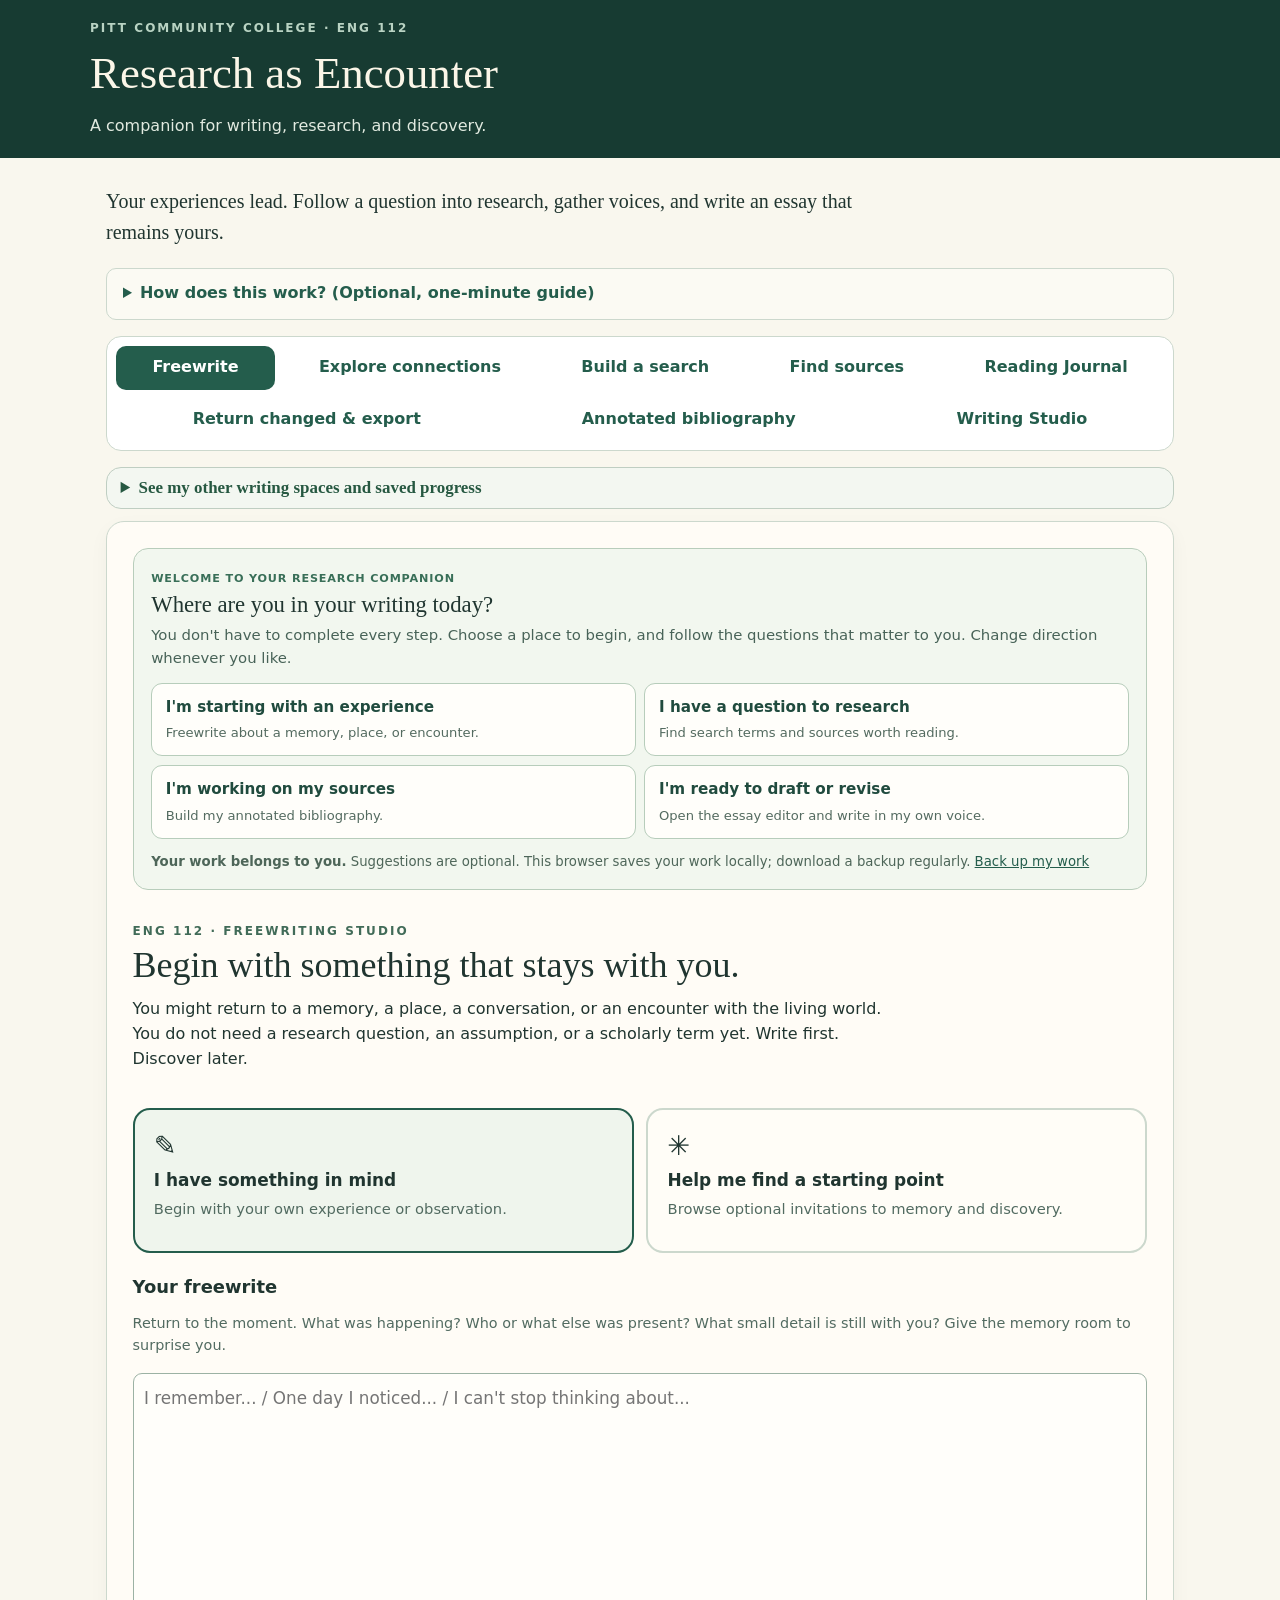
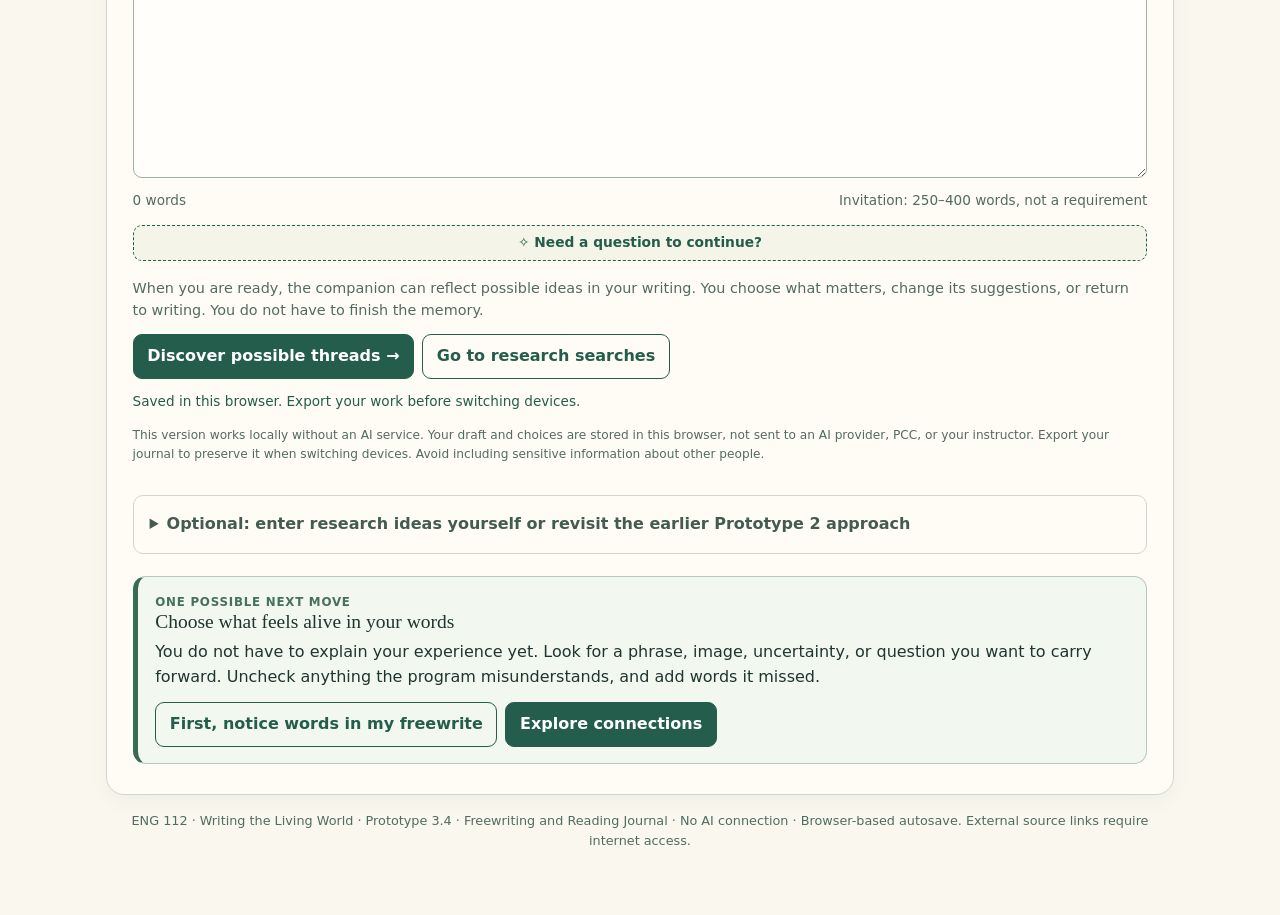
==== commit d512ddb0: "Guide ENG 112 students from a simple start choice with optional next steps and accessible backup rem" ====
--- a/index.html
+++ b/index.html
@@ -52,6 +52,22 @@
 </style>
 <style>
 /* Research as Encounter 3.3: guidance without compulsory steps */
+
+/* 3.4 welcome: choice first, instruction only when requested */
+.self-guide{border:1px solid #b8cdbb;border-radius:15px;background:#f2f7ef;padding:1rem 1.1rem;margin-bottom:1.3rem}
+.self-guide-head h2{font:500 1.42rem Georgia,serif;margin:.15rem 0 .35rem}
+.self-guide-head p{font-size:.93rem;color:#486358;margin:.2rem 0 .8rem}
+.self-guide-kicker{font-size:.7rem;letter-spacing:.075em;text-transform:uppercase;font-weight:800;color:#396f58}
+.self-guide-options{display:grid;grid-template-columns:repeat(2,minmax(0,1fr));gap:.55rem}
+.self-guide-option{background:#fffefa;border:1px solid #b7cdbb;border-radius:11px;color:#204b3e;padding:.75rem .85rem;text-align:left;min-width:0}
+.self-guide-option:hover,.self-guide-option:focus-visible{background:#e6f0e4;border-color:#397a59}
+.self-guide-option strong,.self-guide-option span{display:block}
+.self-guide-option strong{font-size:.95rem}
+.self-guide-option span{font-size:.82rem;color:#546b60;margin-top:.24rem}
+.self-guide-foot{font-size:.83rem;color:#4e6659;margin:.85rem 0 0}
+.self-guide-foot .text-button{font-size:.83rem}
+@media(max-width:680px){.self-guide{padding:.85rem}.self-guide-options{grid-template-columns:1fr}.self-guide-option{padding:.68rem .75rem}}
+
 .journey-overview{background:#f3f7f1;border:1px solid #bfcec2;border-radius:15px;padding:1rem;margin:0 0 1.25rem}
 .journey-overview h2{font:500 1.25rem Georgia,serif;margin:0 0 .3rem}
 .journey-intro{color:var(--muted);font-size:.91rem;margin:.25rem 0 .7rem}
@@ -112,7 +128,6 @@
  .studio-head p{font-size:.93rem;line-height:1.42}
 }
 
-<style>
 /* Version 3.4: writing spaces and mobile-first document-building guidance */
 .writing-space{max-width:100%;overflow-wrap:anywhere}.writing-head{margin:0 0 1rem}.writing-head h2{font-family:Georgia,serif;font-size:clamp(1.65rem,3vw,2.15rem);margin:.3rem 0 .4rem}.writing-head p{margin:.2rem 0 .6rem;color:var(--muted)}
 .ws-banner{border:1px solid #bed2bd;border-radius:13px;background:#f0f6ee;padding:1rem;margin:.75rem 0 1rem;color:#25483c}.ws-small{display:block;font-size:.89rem;color:#51685e;margin-top:.4rem}
@@ -136,18 +151,27 @@
  .ws-intro-more{margin-bottom:.55rem}
 }
 
-</style>
 </style></head><body>
 <header class="top"><div class="eyebrow">Pitt Community College · ENG 112</div><h1>Research as Encounter</h1><p>A companion for writing, research, and discovery.</p></header>
 <main class="shell">
-<p class="intro">Begin with an experience. Follow your questions through reading, research, and writing. Every choice remains yours.</p>
-<details class="ws-tips ws-intro-more"><summary>New here? A quick guide</summary><p>Start in Freewrite or go directly to the stage you need. The Reading Journal holds passages and your responses; the Annotated Bibliography and Writing Studio help shape them into editable Word documents. Nothing is submitted automatically. Your work saves in this browser, so <strong>download project backups regularly</strong>, especially before changing devices.</p></details>
+<p class="intro">Your experiences lead. Follow a question into research, gather voices, and write an essay that remains yours.</p>
+<details class="ws-tips ws-intro-more"><summary>How does this work? (Optional, one-minute guide)</summary><p>No need to finish eight steps or work in order. Choose where you are today. Each space offers a possible next move, and you can go backward or jump ahead at any time. The program offers questions, not answers or written paragraphs. Your work is yours and is never submitted automatically. It saves in <strong>this browser only</strong>; download both an editable Word file and a full project backup regularly, especially before changing devices.</p></details>
 <div class="nav" role="tablist" aria-label="Research companion sections">
-<button id="tab-begin" role="tab" aria-controls="page-begin" aria-selected="true" data-tab="begin">1. Freewrite</button><button id="tab-explore" role="tab" aria-controls="page-explore" aria-selected="false" data-tab="explore">2. Explore connections</button><button id="tab-search" role="tab" aria-controls="page-search" aria-selected="false" data-tab="search">3. Build a search</button><button id="tab-read" role="tab" aria-controls="page-read" aria-selected="false" data-tab="read">4. Find sources</button><button id="tab-journal" role="tab" aria-controls="page-journal" aria-selected="false" data-tab="journal">5. Reading Journal</button><button id="tab-return" role="tab" aria-controls="page-return" aria-selected="false" data-tab="return">6. Return changed &amp; export</button><button id="tab-biblio" role="tab" aria-controls="page-biblio" aria-selected="false" data-tab="biblio">7. Annotated bibliography</button><button id="tab-writing" role="tab" aria-controls="page-writing" aria-selected="false" data-tab="writing">8. Writing Studio</button>
+<button id="tab-begin" role="tab" aria-controls="page-begin" aria-selected="true" data-tab="begin">Freewrite</button><button id="tab-explore" role="tab" aria-controls="page-explore" aria-selected="false" data-tab="explore">Explore connections</button><button id="tab-search" role="tab" aria-controls="page-search" aria-selected="false" data-tab="search">Build a search</button><button id="tab-read" role="tab" aria-controls="page-read" aria-selected="false" data-tab="read">Find sources</button><button id="tab-journal" role="tab" aria-controls="page-journal" aria-selected="false" data-tab="journal">Reading Journal</button><button id="tab-return" role="tab" aria-controls="page-return" aria-selected="false" data-tab="return">Return changed &amp; export</button><button id="tab-biblio" role="tab" aria-controls="page-biblio" aria-selected="false" data-tab="biblio">Annotated bibliography</button><button id="tab-writing" role="tab" aria-controls="page-writing" aria-selected="false" data-tab="writing">Writing Studio</button>
 </div>
 <div class="ws-mobile-jumps no-print"><span class="ws-jump-label">Jump ahead when you are ready:</span><button type="button" class="secondary" data-go="biblio">Annotated bibliography</button><button type="button" class="secondary" data-go="writing">Final essay</button></div>
 <section class="panel" id="page-begin" role="tabpanel" aria-labelledby="tab-begin">
-<div class="studio-head"><div class="eyebrow studio-eyebrow">ENG 112 · Freewriting Studio · Prototype 3.4</div><h2>Begin with something that stays with you.</h2><p>You might return to a memory, a place, a conversation, or an encounter with the living world. You do not need a research question, an assumption, or a scholarly term yet. Write first. Discover later.</p></div>
+<div class="self-guide" id="self-guide">
+  <div class="self-guide-head"><span class="self-guide-kicker">Welcome to your research companion</span><h2>Where are you in your writing today?</h2><p>You don't have to complete every step. Choose a place to begin, and follow the questions that matter to you. Change direction whenever you like.</p></div>
+  <div class="self-guide-options" role="group" aria-label="Choose where to begin">
+    <button type="button" class="self-guide-option" data-tab="begin"><strong>I'm starting with an experience</strong><span>Freewrite about a memory, place, or encounter.</span></button>
+    <button type="button" class="self-guide-option" data-tab="search"><strong>I have a question to research</strong><span>Find search terms and sources worth reading.</span></button>
+    <button type="button" class="self-guide-option" data-tab="biblio"><strong>I'm working on my sources</strong><span>Build my annotated bibliography.</span></button>
+    <button type="button" class="self-guide-option" data-tab="writing"><strong>I'm ready to draft or revise</strong><span>Open the essay editor and write in my own voice.</span></button>
+  </div>
+  <p class="self-guide-foot"><strong>Your work belongs to you.</strong> Suggestions are optional. This browser saves your work locally; download a backup regularly. <button type="button" id="self-guide-backup" class="text-button">Back up my work</button></p>
+</div>
+<div class="studio-head"><div class="eyebrow studio-eyebrow">ENG 112 · Freewriting Studio</div><h2>Begin with something that stays with you.</h2><p>You might return to a memory, a place, a conversation, or an encounter with the living world. You do not need a research question, an assumption, or a scholarly term yet. Write first. Discover later.</p></div>
 <div class="studio-choice" role="group" aria-label="Choose how to begin writing"><button type="button" id="start-own" class="choice-card" aria-pressed="true"><span class="choice-icon" aria-hidden="true">✎</span><strong>I have something in mind</strong><span>Begin with your own experience or observation.</span></button><button type="button" id="start-help" class="choice-card" aria-pressed="false"><span class="choice-icon" aria-hidden="true">✳</span><strong>Help me find a starting point</strong><span>Browse optional invitations to memory and discovery.</span></button></div>
 <div id="starter-area" class="starter-area hidden"><div class="starter-heading"><strong>Choose an invitation, or keep looking.</strong><span class="hint">No obligation to follow any of these.</span></div><div class="starter-note" id="starter-card" aria-live="polite"></div><div class="actions"><button type="button" class="secondary" id="starter-next">Another invitation ↻</button><button type="button" class="secondary" id="starter-use">Keep this nearby as I write</button><button type="button" class="secondary" id="starter-close">I'll follow my own idea</button></div></div>
 <div class="field studio-write"><label for="encounter">Your freewrite</label><p class="hint">Return to the moment. What was happening? Who or what else was present? What small detail is still with you? Give the memory room to surprise you.</p><textarea id="encounter" rows="13" placeholder="I remember... / One day I noticed... / I can't stop thinking about..." aria-describedby="studio-meter studio-privacy"></textarea><div class="studio-meter" id="studio-meter" aria-live="polite"><span id="word-counter">0 words</span><span id="writing-goal">Invitation: 250–400 words, not a requirement</span></div><button type="button" id="ask-question-now" class="secondary studio-ask">✧ Need a question to continue?</button></div>
@@ -514,7 +538,7 @@
 $('download-txt').onclick=()=>download(journalText(),'ENG112_research_encounter_journal.txt','text/plain;charset=utf-8');
 $('download-json').onclick=()=>{persist();download(JSON.stringify({version:3.2,...state},null,2),'ENG112_research_encounter_backup.json','application/json');};
 $('import-json').onclick=()=>$('import-file').click();$('import-file').onchange=e=>importBackup(e.target.files[0]);
-$('print').onclick=()=>window.print();$('reset').onclick=()=>{if(confirm('Clear all of your work in this browser? Export first if you want to keep it.')){try{localStorage.removeItem(STORAGE);}catch(e){}location.reload();}};
+$('print').onclick=()=>window.print();$('self-guide-backup').onclick=()=>$('download-json').click();$('reset').onclick=()=>{if(confirm('Clear all of your work in this browser? Export first if you want to keep it.')){try{localStorage.removeItem(STORAGE);}catch(e){}location.reload();}};
 restore();state.studio=state.studio||{mode:'own',disableNudges:false};$('disable-nudges').checked=!!state.studio.disableNudges;studioMode(state.studio.mode==='help'?'help':'own');studioMeter();tab('begin');
 </script>
 <script>
@@ -569,7 +593,7 @@
   function buildJourney(){
     const nav=document.querySelector('.nav');if(!nav||byId('journey-overview'))return;
     const area=el('details','journey-overview');area.id='journey-overview';area.setAttribute('aria-label','My research journey');
-    area.append(el('summary','', 'My research journey · View stages and progress'),el('p','journey-intro','These stages are paths, not gates. Follow what interests you and return whenever your question changes.'));
+    area.append(el('summary','', 'See my other writing spaces and saved progress'),el('p','journey-intro','These spaces are choices, not eight required steps. Begin where you are, and return whenever your question changes.'));
     const steps=el('div','journey-steps');steps.id='journey-steps';
     STEPS.forEach(([id,name],i)=>{const b=el('button','journey-step');b.type='button';b.dataset.step=id;b.setAttribute('aria-label','Go to '+name);b.append(el('span','',name),el('span','step-status','Not started'));listening(b,'click',()=>tab(id));steps.append(b);});area.append(steps);
     const foot=el('div','journey-footer');foot.append(el('span','', 'Your work stays in this browser, not in GitHub or your instructor’s account.'));
@@ -578,7 +602,7 @@
   function buildTransitions(){
     for(const [id] of STEPS){const section=byId('page-'+id);if(!section||section.querySelector('.transition-guide'))continue;
       const info=NEXT[id];const guide=el('aside','transition-guide');guide.setAttribute('aria-label','Suggested next step');
-      guide.append(el('div','transition-step','Your next possible move'),el('h3','',info.title),el('p','',info.body));
+      guide.append(el('div','transition-step','One possible next move'),el('h3','',info.title),el('p','',info.body));
       const buttons=el('div','actions');const primary=el('button','primary',info.action);primary.type='button';listening(primary,'click',()=>tab(info.next));buttons.append(primary);
       if(id==='begin'){const discover=el('button','secondary','First, notice words in my freewrite');discover.type='button';listening(discover,'click',()=>{byId('discover-threads')?.click();byId('thread-clearing')?.scrollIntoView({block:'start',behavior:'smooth'});});buttons.insertBefore(discover,primary);}
       guide.append(buttons);section.append(guide);
@@ -634,7 +658,7 @@
   }
   function updateJourney(){const done=stages(),now=currentStep();document.querySelectorAll('.journey-step').forEach((button,i)=>{
       if(button.dataset.step===now)button.setAttribute('aria-current','step');else button.removeAttribute('aria-current');
-      const label=button.querySelector('.step-status');if(label)label.textContent=done[i]?'Work saved':'Explore when ready';
+      const label=button.querySelector('.step-status');if(label)label.textContent=done[i]?'Something saved here':'Available whenever you need it';
     });updateSecondVoice();updateSourceProgress();if(now==='return')updateSynthesis();if(now==='explore')updateLensSummary();
   }
   function addRewildingMemory(){if(typeof MEDIA==='undefined'||MEDIA.some(m=>m.id==='m-rewilding-memory'))return;
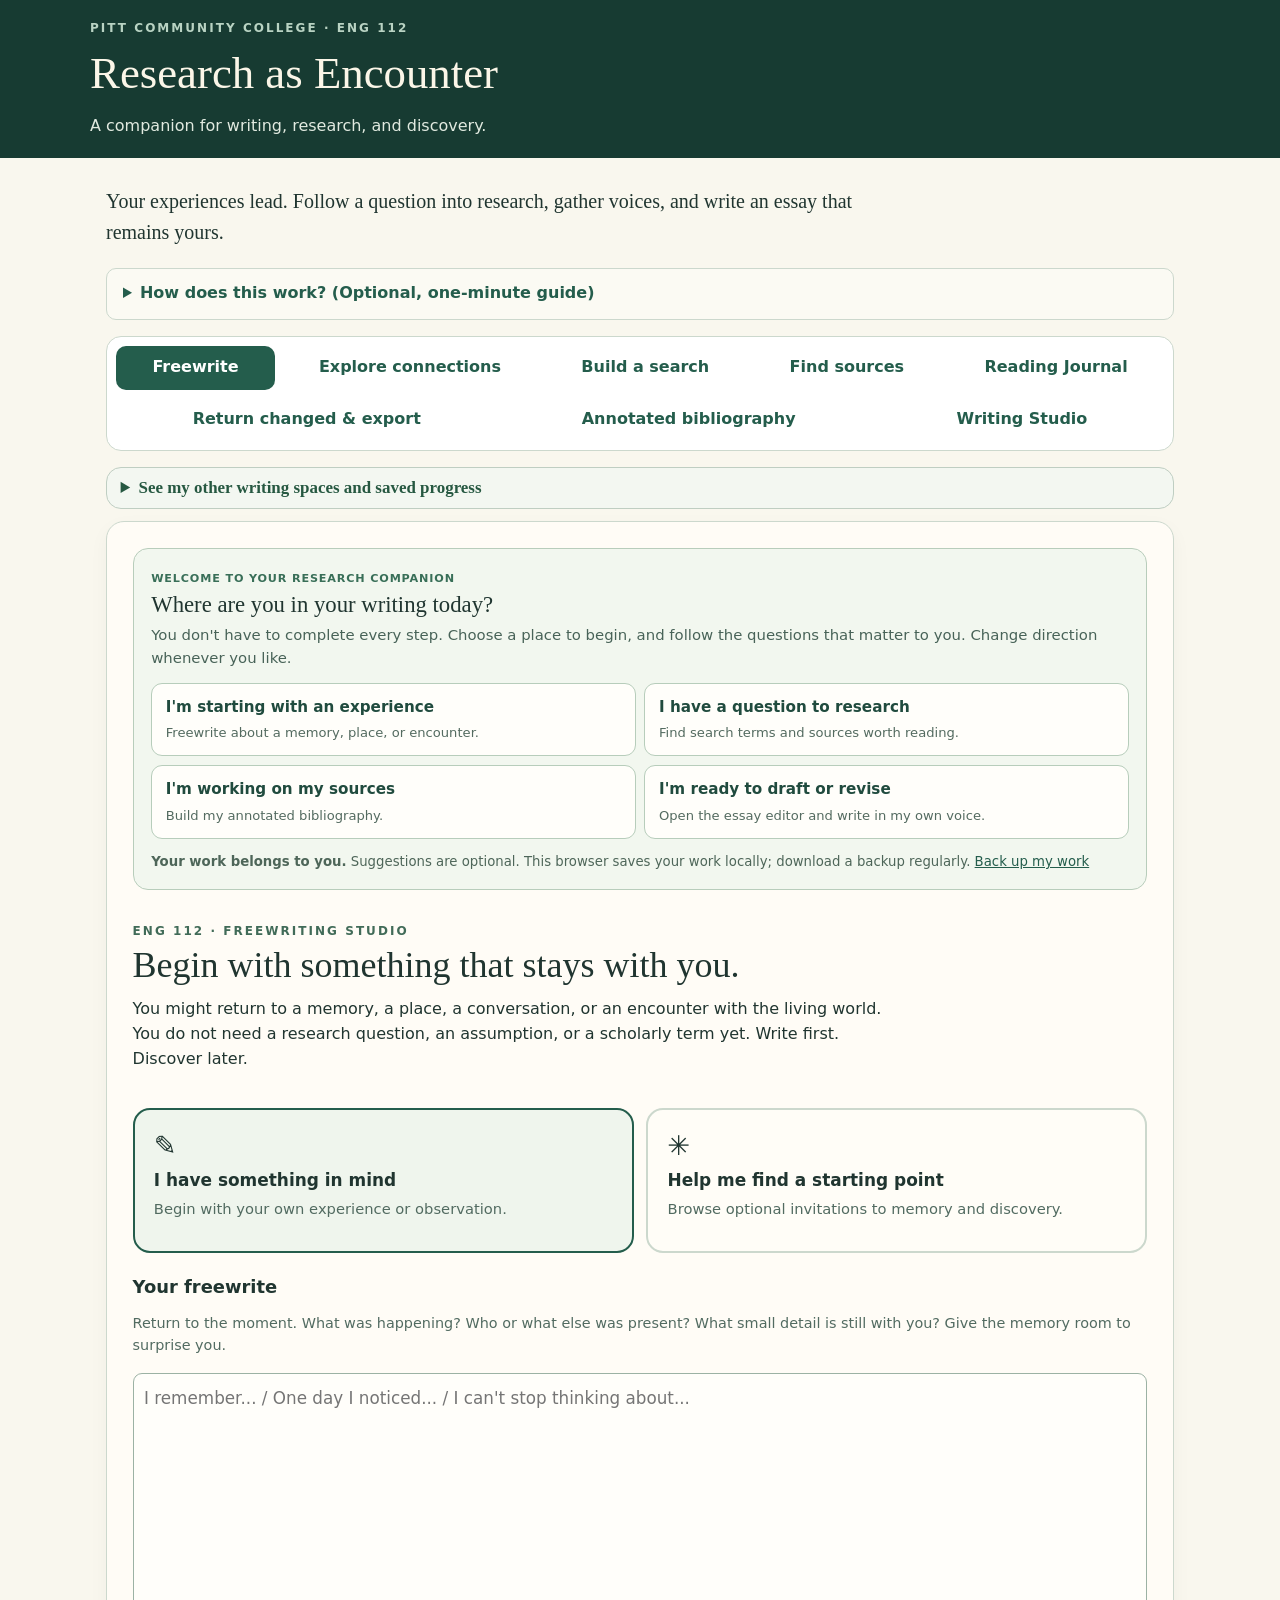
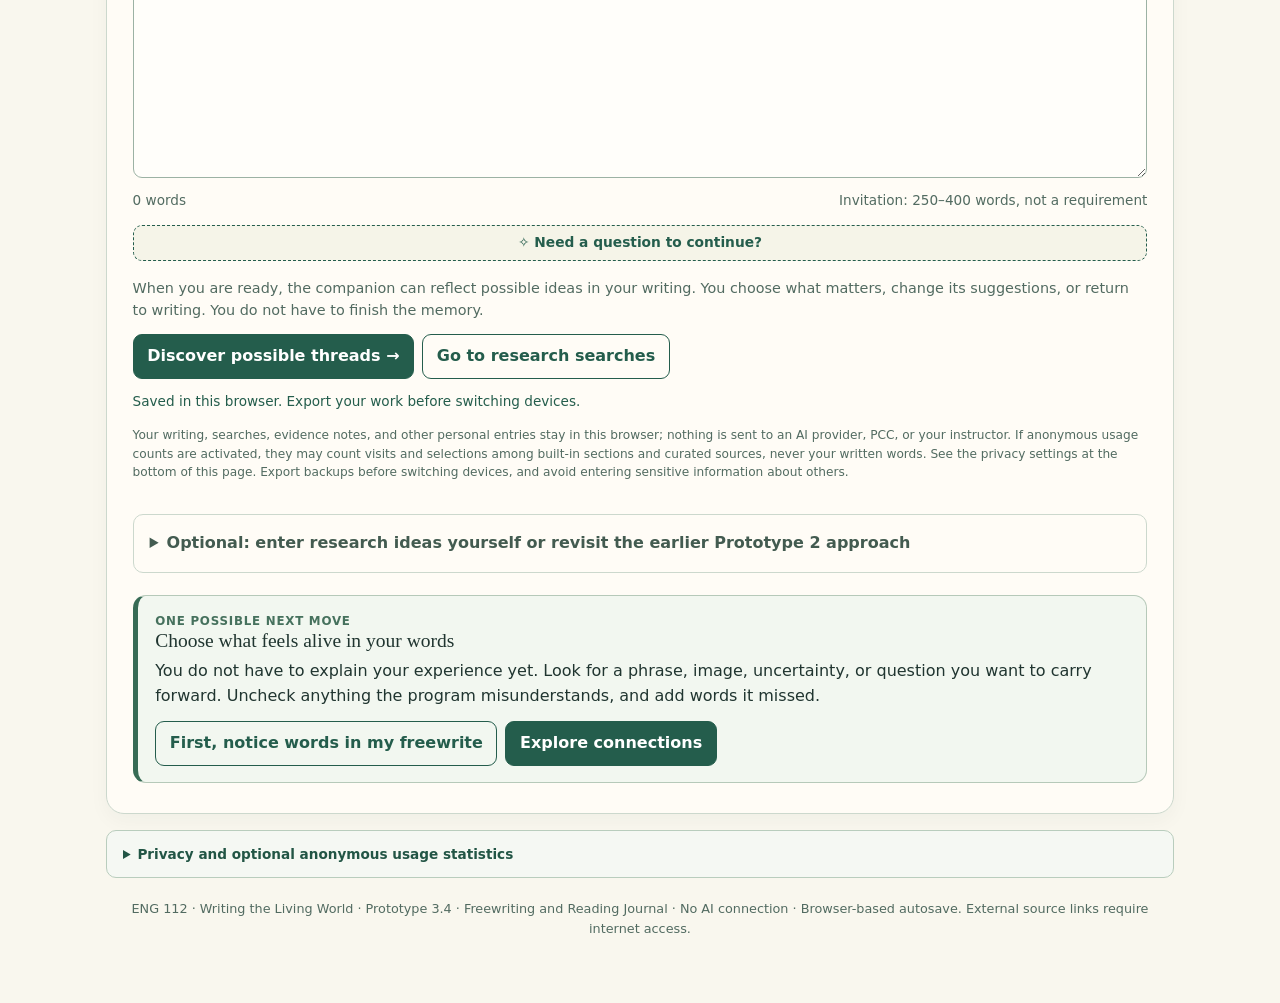
==== commit 0a969007: "Add transparent analytics privacy controls and curate safe event hooks without changing student draf" ====
--- a/index.html
+++ b/index.html
@@ -151,6 +151,14 @@
  .ws-intro-more{margin-bottom:.55rem}
 }
 
+
+/* Optional and transparent anonymous usage counts. */
+.analytics-privacy{margin:1rem 0 1.3rem;padding:.78rem 1rem;background:#f5f8f3;border:1px solid #b9cdbd;border-radius:10px;font-size:.85rem;color:#40584c}
+.analytics-privacy summary{font-weight:700;cursor:pointer;color:#225545}
+.analytics-privacy p{margin:.65rem 0}
+.analytics-privacy label{display:flex;gap:.5rem;align-items:flex-start;font-weight:600;cursor:pointer}
+.analytics-privacy input{margin-top:.2rem;flex-shrink:0}
+.analytics-privacy .analytics-state{font-size:.79rem;color:#51675b}
 </style></head><body>
 <header class="top"><div class="eyebrow">Pitt Community College · ENG 112</div><h1>Research as Encounter</h1><p>A companion for writing, research, and discovery.</p></header>
 <main class="shell">
@@ -178,7 +186,7 @@
 <div id="chosen-invitation" class="chosen-invitation hidden"><strong>Optional writing invitation</strong><p id="chosen-invitation-text"></p><button type="button" id="clear-invitation" class="text-button">Dismiss this invitation</button></div>
 <aside id="pause-invitation" class="pause-invitation hidden" role="note" aria-live="polite"><div><div class="pause-eyebrow">✧ A quiet writing invitation</div><strong>Want a question to keep going?</strong><p>You can keep thinking. Nothing is sent anywhere unless you choose.</p></div><div class="actions"><button type="button" id="offer-nudge" class="primary">Give me a question</button><button type="button" id="snooze-nudge" class="secondary">Not now</button></div><label class="toggle-row"><input type="checkbox" id="disable-nudges"> Turn off pause invitations</label></aside>
 <aside id="nudge-question" class="nudge-question hidden" role="note" aria-live="polite"><div class="pause-eyebrow">✧ One way to go deeper</div><strong>One possible next question</strong><p id="nudge-copy"></p><div class="actions"><button type="button" id="different-nudge" class="secondary">Another question</button><button type="button" id="dismiss-nudge" class="primary">Return to writing</button></div></aside>
-<div class="studio-bottom"><p class="hint">When you are ready, the companion can reflect possible ideas in your writing. You choose what matters, change its suggestions, or return to writing. You do not have to finish the memory.</p><div class="actions"><button class="primary" id="discover-threads">Discover possible threads →</button><button class="secondary" id="go-search">Go to research searches</button></div><p class="status" id="save-status" aria-live="polite"></p><p class="tiny" id="studio-privacy">This version works locally without an AI service. Your draft and choices are stored in this browser, not sent to an AI provider, PCC, or your instructor. Export your journal to preserve it when switching devices. Avoid including sensitive information about other people.</p></div>
+<div class="studio-bottom"><p class="hint">When you are ready, the companion can reflect possible ideas in your writing. You choose what matters, change its suggestions, or return to writing. You do not have to finish the memory.</p><div class="actions"><button class="primary" id="discover-threads">Discover possible threads →</button><button class="secondary" id="go-search">Go to research searches</button></div><p class="status" id="save-status" aria-live="polite"></p><p class="tiny" id="studio-privacy">Your writing, searches, evidence notes, and other personal entries stay in this browser; nothing is sent to an AI provider, PCC, or your instructor. If anonymous usage counts are activated, they may count visits and selections among built-in sections and curated sources, never your written words. See the privacy settings at the bottom of this page. Export backups before switching devices, and avoid entering sensitive information about others.</p></div>
 <div id="thread-clearing" class="thread-clearing hidden"><div class="clearing-top"><div><span class="eyebrow studio-eyebrow">Discovery Clearing · First look</span><h3>What might your words be reaching toward?</h3><p>These are <em>possible</em> connections from a small, instructor-curated vocabulary. They are not an AI reading of your experience. Keep, reject, or name your own. Your freewrite is still yours.</p></div></div><div id="language-clearing" class="language-clearing"><h4>Words and images worth noticing</h4><p class="hint">These are phrases the program noticed in your own writing, not an interpretation of what they mean. Choose what matters, uncheck what doesn't, or add what we missed.</p><div id="phrase-results" class="phrase-results" role="group" aria-label="Choose significant phrases from your writing"></div><div class="field"><label for="custom-phrase">A word or phrase we missed</label><input id="custom-phrase" placeholder="A phrase, image, question, or word that matters to you"></div><div class="actions"><button type="button" id="add-custom-phrase" class="secondary">Add my words</button></div><details class="highlight-details" open><summary>See those words highlighted in my freewrite</summary><div id="highlighted-preview" class="highlighted-preview" aria-label="Reading copy with your selected phrases marked"></div><p class="tiny">This is a reading copy. The original writing above is unchanged.</p></details></div><h4>Possible research directions</h4><p class="hint">Now choose or rename the ideas you might want to follow. Your words can remain ordinary words; they don't need to sound academic.</p><div id="thread-results" class="thread-results" aria-live="polite"></div><div class="field"><label for="custom-thread">A thread we missed</label><input id="custom-thread" placeholder="Use your own words, such as 'being watched' or 'belonging'"></div><div class="actions"><button type="button" id="add-custom-thread" class="secondary">Add my idea</button><button type="button" id="follow-selected" class="primary">Follow my chosen ideas →</button><button type="button" id="return-freewrite" class="secondary">Return to my writing</button></div><p class="hint" id="thread-status" aria-live="polite"></p></div>
 <details class="legacy-bridge"><summary>Optional: enter research ideas yourself or revisit the earlier Prototype 2 approach</summary><p class="hint">You can still name three concepts manually or write about an assumption. This is optional and never required before you freewrite.</p><div class="field"><label for="assumption">An assumption or uncertainty, if one emerges</label><textarea id="assumption" rows="2" placeholder="At first I thought... / Now I wonder..."></textarea></div><div class="grid"><div class="field"><label for="idea1">Idea 1</label><input id="idea1" placeholder="An idea in your own language"></div><div class="field"><label for="idea2">Idea 2</label><input id="idea2" placeholder="A second idea"></div><div class="field"><label for="idea3">Idea 3</label><input id="idea3" placeholder="A third idea"></div></div><div class="actions"><button class="secondary" id="go-explore">Explore these ideas →</button><button class="secondary" id="example">Load grandmother's garden example</button></div></details>
 </section>
@@ -273,6 +281,13 @@
  <aside class="transition-guide"><div class="transition-step">When you are ready to leave this space</div><h3>Take ownership of the final document</h3><p>Download your editable Word document, open it in Word or Apple Pages, confirm page breaks, visuals and APA details, then submit through Moodle. Download a full JSON backup separately so you can return to this research trail.</p><div class="actions"><button type="button" class="primary" id="ws-final-export">Download editable essay (.docx) →</button><button type="button" class="secondary" data-ws-backup>Save a full project backup</button></div></aside>
 </section>
 
+<details class="analytics-privacy" id="analytics-privacy">
+<summary>Privacy and optional anonymous usage statistics</summary>
+<p>With anonymous statistics enabled, the program may count visits, broad device type (phone, tablet, or computer), sections opened, selected instructor-curated book titles, source types, and export-button clicks. These are <strong>aggregate activity counts, not student profiles</strong>.</p>
+<p>It never sends your name, writing, notes, interview material, searches, custom source titles, uploaded files, or document contents. The analytics service, GoatCounter, may process network and browser information temporarily to count visits but does not store IP addresses or tracking identifiers in its standard aggregate statistics. No advertising trackers or analytics cookies are used.</p>
+<label for="analytics-optout"><input id="analytics-optout" type="checkbox"> Turn off anonymous usage counts in this browser</label>
+<p class="analytics-state" role="status" id="analytics-status">Checking anonymous usage settings…</p>
+</details>
 <div class="footer">ENG 112 · Writing the Living World · Prototype 3.4 · Freewriting and Reading Journal · No AI connection · Browser-based autosave. External source links require internet access.</div>
 </main>
 <script>
@@ -355,7 +370,7 @@
 function bookScore(b,words){let ts=normTokens(words.join(' '));let tags=b.tags||[];let match=tags.reduce((n,tag)=>{let z=normTokens(tag);return n+(z.some(t=>ts.includes(t))?2:0)+(ts.some(t=>norm(tag)===t)?4:0);},0);let summary=normTokens([b.title,b.author,b.about].join(' '));return match+ts.filter(t=>summary.includes(t)).length;}
 function rankedBooks(){let filter=($('book-filter').value||'').trim();let cms=conceptMatches(true).slice(0,5);let raw=unique([...terms(),...state.followed,filter]);let all=[...DATA.books,...DATA.anchors];return all.map(b=>{let matched=cms.filter(c=>c.books.includes(b.id));let direct=bookScore(b,raw);let score=matched.reduce((s,c)=>s+10/(1+cms.indexOf(c)),0)+Math.min(direct,14);let reason=matched.length?matched.slice(0,2).map(c=>c.why).join(' '):(direct>0?'Its description or curated index overlaps with the words in your current inquiry.':'Not an automatic match; browse it if the subject interests you.');return {...b,score,reason};}).sort((a,b)=>b.score-a.score||a.title.localeCompare(b.title));}
 function renderBooks(){let scored=rankedBooks(), picked=state.showAll?scored.filter(b=>['reserve','general','ebook'].includes(b.kind)):scored.filter(b=>b.score>0).slice(0,8);if(!state.showAll&&!picked.some(b=>b.kind==='main')){let main=scored.find(b=>b.kind==='main');if(main)picked=[main,...picked].slice(0,9);}let list=$('book-list');list.replaceChildren();if(!picked.length){list.appendChild(elt('div','notice','No matching books in this curated index. Try a broader term or browse all PCC titles. Lack of a match does not mean no scholarly material exists.'));return;}
- picked.forEach(b=>{let d=elt('article','source');let labels={reserve:'PCC Course Reserve',general:'PCC General Collection',ebook:'PCC e-book',main:'Primary ENG 112 course text',course:'Course text, PCC holding not confirmed',free:'Free foundational text'};d.appendChild(elt('span','badge',labels[b.kind]||b.kind));d.appendChild(elt('h3','',b.title));d.appendChild(elt('div','meta',b.author+(b.call?' | Call no. '+b.call:'')));d.appendChild(elt('p','',b.about));let why=elt('p','small','Why consider this book? '+(b.kind==='main'?'This is the primary course text, offering a model of sensory attention, observation, and changing assumptions. ':'' )+b.reason);d.appendChild(why);let foot=elt('div','actions');if(b.url){let a=elt('a','secondary','Open source / catalog ↗');a.href=b.url;a.target='_blank';a.rel='noopener noreferrer';foot.appendChild(a);}else foot.appendChild(elt('span','small',b.kind==='reserve'?'Request at the circulation desk.':b.kind==='main'?'Use your course copy.':'Find with the PCC Library catalog.'));foot.appendChild(button(state.savedBooks.includes(b.id)?'✓ Saved':'Save to my shelf',()=>{saveArray('savedBooks',b.id);renderBooks();}));foot.appendChild(button('Take reading notes',()=>{saveArray('savedBooks',b.id);openReadingJournal(b.id);}));d.appendChild(foot);list.appendChild(d);});}
+ picked.forEach(b=>{let d=elt('article','source');d.dataset.analyticsBook=b.id;let labels={reserve:'PCC Course Reserve',general:'PCC General Collection',ebook:'PCC e-book',main:'Primary ENG 112 course text',course:'Course text, PCC holding not confirmed',free:'Free foundational text'};d.appendChild(elt('span','badge',labels[b.kind]||b.kind));d.appendChild(elt('h3','',b.title));d.appendChild(elt('div','meta',b.author+(b.call?' | Call no. '+b.call:'')));d.appendChild(elt('p','',b.about));let why=elt('p','small','Why consider this book? '+(b.kind==='main'?'This is the primary course text, offering a model of sensory attention, observation, and changing assumptions. ':'' )+b.reason);d.appendChild(why);let foot=elt('div','actions');if(b.url){let a=elt('a','secondary','Open source / catalog ↗');a.href=b.url;a.target='_blank';a.rel='noopener noreferrer';foot.appendChild(a);}else foot.appendChild(elt('span','small',b.kind==='reserve'?'Request at the circulation desk.':b.kind==='main'?'Use your course copy.':'Find with the PCC Library catalog.'));foot.appendChild(button(state.savedBooks.includes(b.id)?'✓ Saved':'Save to my shelf',()=>{saveArray('savedBooks',b.id);renderBooks();}));foot.appendChild(button('Take reading notes',()=>{saveArray('savedBooks',b.id);openReadingJournal(b.id);}));d.appendChild(foot);list.appendChild(d);});}
 
 function renderJournal(){let list=$('journal-view');list.replaceChildren();let parts=[['Concepts followed',state.followed],['Research questions',state.savedQuestions],['Searches to try',state.savedSearches],['Sources saved for reading / viewing',[...state.savedBooks,...(state.savedMedia||[]),...(state.customSources||[]).map(x=>x.id)].map(id=>lookupSource(id)?.title).filter(Boolean)],['Evidence notes with source locations',(state.readingNotes||[]).map(n=>(lookupSource(n.sourceId)?.title||'Source')+' · '+(n.locator||'location missing')+' · '+(n.excerpt||'').slice(0,65))]];for(let [head,items] of parts){let box=elt('div','result');box.appendChild(elt('strong','',head+' ('+items.length+')'));if(!items.length)box.appendChild(elt('span','small','Nothing saved yet.'));else{let ul=document.createElement('ul');items.forEach(x=>{let li=document.createElement('li');li.textContent=x;ul.appendChild(li);});box.appendChild(ul)}list.appendChild(box);}}
 function journalText(){persist();let f=id=>($(id).value||'').trim()||'[not entered]';let all=[...DATA.books,...DATA.anchors,...MEDIA,...(state.customSources||[])];return ['RESEARCH AS ENCOUNTER — ENG 112','Student research journal · Prototype 3.4','Generated locally: '+new Date().toLocaleString(),'','FREEWRITING STUDIO — ENCOUNTER AND MEMORY',f('encounter'),'','ASSUMPTION / UNCERTAINTY',f('assumption'),'','ORIGINAL IDEAS',terms().join(' · ')||'[none]','','PHRASES I CHOSE FROM MY OWN WRITING',...(state.studio?.selectedPhrases||[]).map(x=>'• '+x),'','CONCEPTS FOLLOWED',...state.followed.map(x=>'• '+x),'','QUESTIONS SAVED',...state.savedQuestions.map(x=>'• '+x),'','DATABASE SEARCHES TO TRY',...state.savedSearches.map(x=>'• '+x),'','READINGS TO INVESTIGATE',...state.savedBooks.map(id=>{let b=all.find(x=>x.id===id);return b?'• '+b.title+' — '+b.author+' ['+b.kind+'] '+(b.call||'')+' '+(b.url||''):'';}),'','FILMS, ESSAYS, AND TALKS SAVED',...(state.savedMedia||[]).map(id=>{let b=lookupSource(id);return b?'• '+b.title+' — '+b.author+' ['+b.kind+'] '+(b.url||''):'';}),'','MY READING JOURNAL',...(state.readingNotes||[]).flatMap(n=>{let b=lookupSource(n.sourceId);return ['— '+(b?.title||'Unknown source')+' · '+(b?.author||'')+' · '+(n.locator||'no locator'), 'Type: '+n.kind+' | Connection: '+n.relationship,'Passage or observation: '+n.excerpt,'Source meaning in my words: '+n.authorIdea,'Connected to: '+(n.link||'my encounter'),'My response: '+n.connection,''];}),'','NEW DISCOVERY / COMPLICATION',f('found'),'','WHAT CHANGED',f('shift'),'','THREE-STORY MOVEMENT','WHAT: '+f('what'),'SO WHAT: '+f('soWhat'),'NOW WHAT: '+f('nowWhat'),'','Remember: suggestions are not evidence. Verify all sources and citations independently.','Nothing was submitted to your instructor.'].join('\n');}
@@ -378,7 +393,7 @@
 function lookupSource(id){return [...DATA.books,...DATA.anchors,...MEDIA,...(state.customSources||[])].find(b=>b.id===id);}
 function validHttpUrl(u){if(!u)return true;try{let x=new URL(u);return x.protocol==='https:'||x.protocol==='http:';}catch(e){return false;}}
 function renderMedia(){let list=$('media-list');list.replaceChildren();let q=norm([$('book-filter').value,...terms(),...state.followed,...(state.studio?.selectedPhrases||[])].join(' '));let tokensQ=unique(q.split(/\s+/).filter(t=>t.length>3));let picked=MEDIA.map(m=>({m,score:tokensQ.filter(t=>norm([m.title,m.author,m.about,...m.tags].join(' ')).includes(t)).length})).sort((a,b)=>b.score-a.score);
- picked.forEach(({m})=>{let d=elt('article','source'),lab={film:'Film',video:'Recorded talk',audio:'Audio / transcript',essay:'Online essay'};d.append(elt('span','badge',lab[m.kind]||m.kind),elt('h3','',m.title),elt('div','meta',m.author+' · '+m.year));d.append(elt('p','',m.about),elt('p','small','Question to carry into this source: '+m.reason),elt('p','source-meta',m.access));let a=elt('div','actions'),l=elt('a','secondary','Open source information ↗');l.href=m.url;l.target='_blank';l.rel='noopener noreferrer';a.append(l);a.append(button((state.savedMedia||[]).includes(m.id)?'✓ Saved':'Save to my shelf',()=>{saveArray('savedMedia',m.id);renderMedia();}));a.append(button('Take viewing / reading notes',()=>{saveArray('savedMedia',m.id);openReadingJournal(m.id);}));d.append(a);list.append(d);});
+ picked.forEach(({m})=>{let d=elt('article','source');d.dataset.analyticsMediaKind=m.kind;let lab={film:'Film',video:'Recorded talk',audio:'Audio / transcript',essay:'Online essay'};d.append(elt('span','badge',lab[m.kind]||m.kind),elt('h3','',m.title),elt('div','meta',m.author+' · '+m.year));d.append(elt('p','',m.about),elt('p','small','Question to carry into this source: '+m.reason),elt('p','source-meta',m.access));let a=elt('div','actions'),l=elt('a','secondary','Open source information ↗');l.href=m.url;l.target='_blank';l.rel='noopener noreferrer';a.append(l);a.append(button((state.savedMedia||[]).includes(m.id)?'✓ Saved':'Save to my shelf',()=>{saveArray('savedMedia',m.id);renderMedia();}));a.append(button('Take viewing / reading notes',()=>{saveArray('savedMedia',m.id);openReadingJournal(m.id);}));d.append(a);list.append(d);});
 }
 function openReadingJournal(sourceId){tab('journal');if(sourceId){$('journal-source').value=sourceId;persist();updateSourceHint();}}
 function renderReadingJournal(){if(!Array.isArray(state.savedMedia))state.savedMedia=[];if(!Array.isArray(state.customSources))state.customSources=[];if(!Array.isArray(state.readingNotes))state.readingNotes=[];
@@ -885,4 +900,5 @@
  try{attach();}catch(e){console.error('Writing Studio could not initialize:',e);docAlert('NOT SAVED: Writing Studio could not load. Use an existing project backup and refresh.');}
 })();
 
-</script></body></html>+</script>
+<script src="./analytics.js"></script></body></html>
